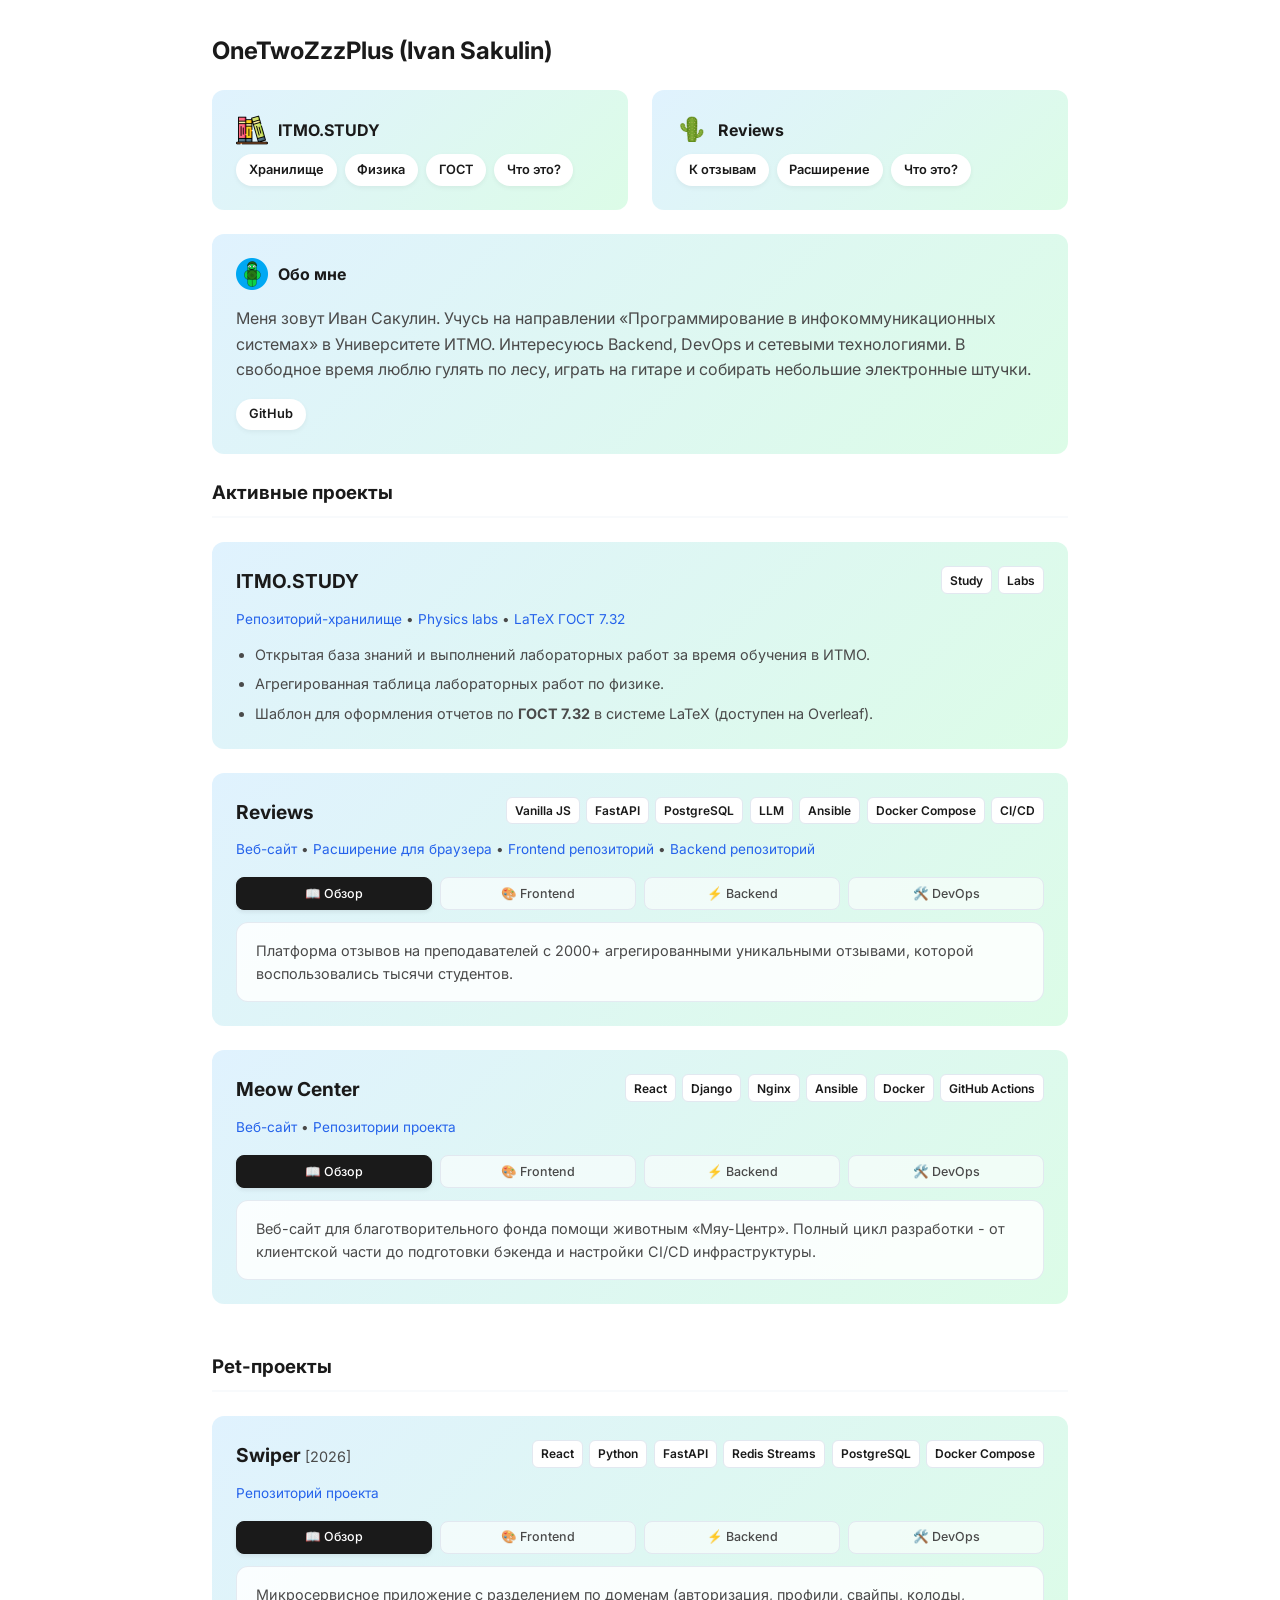
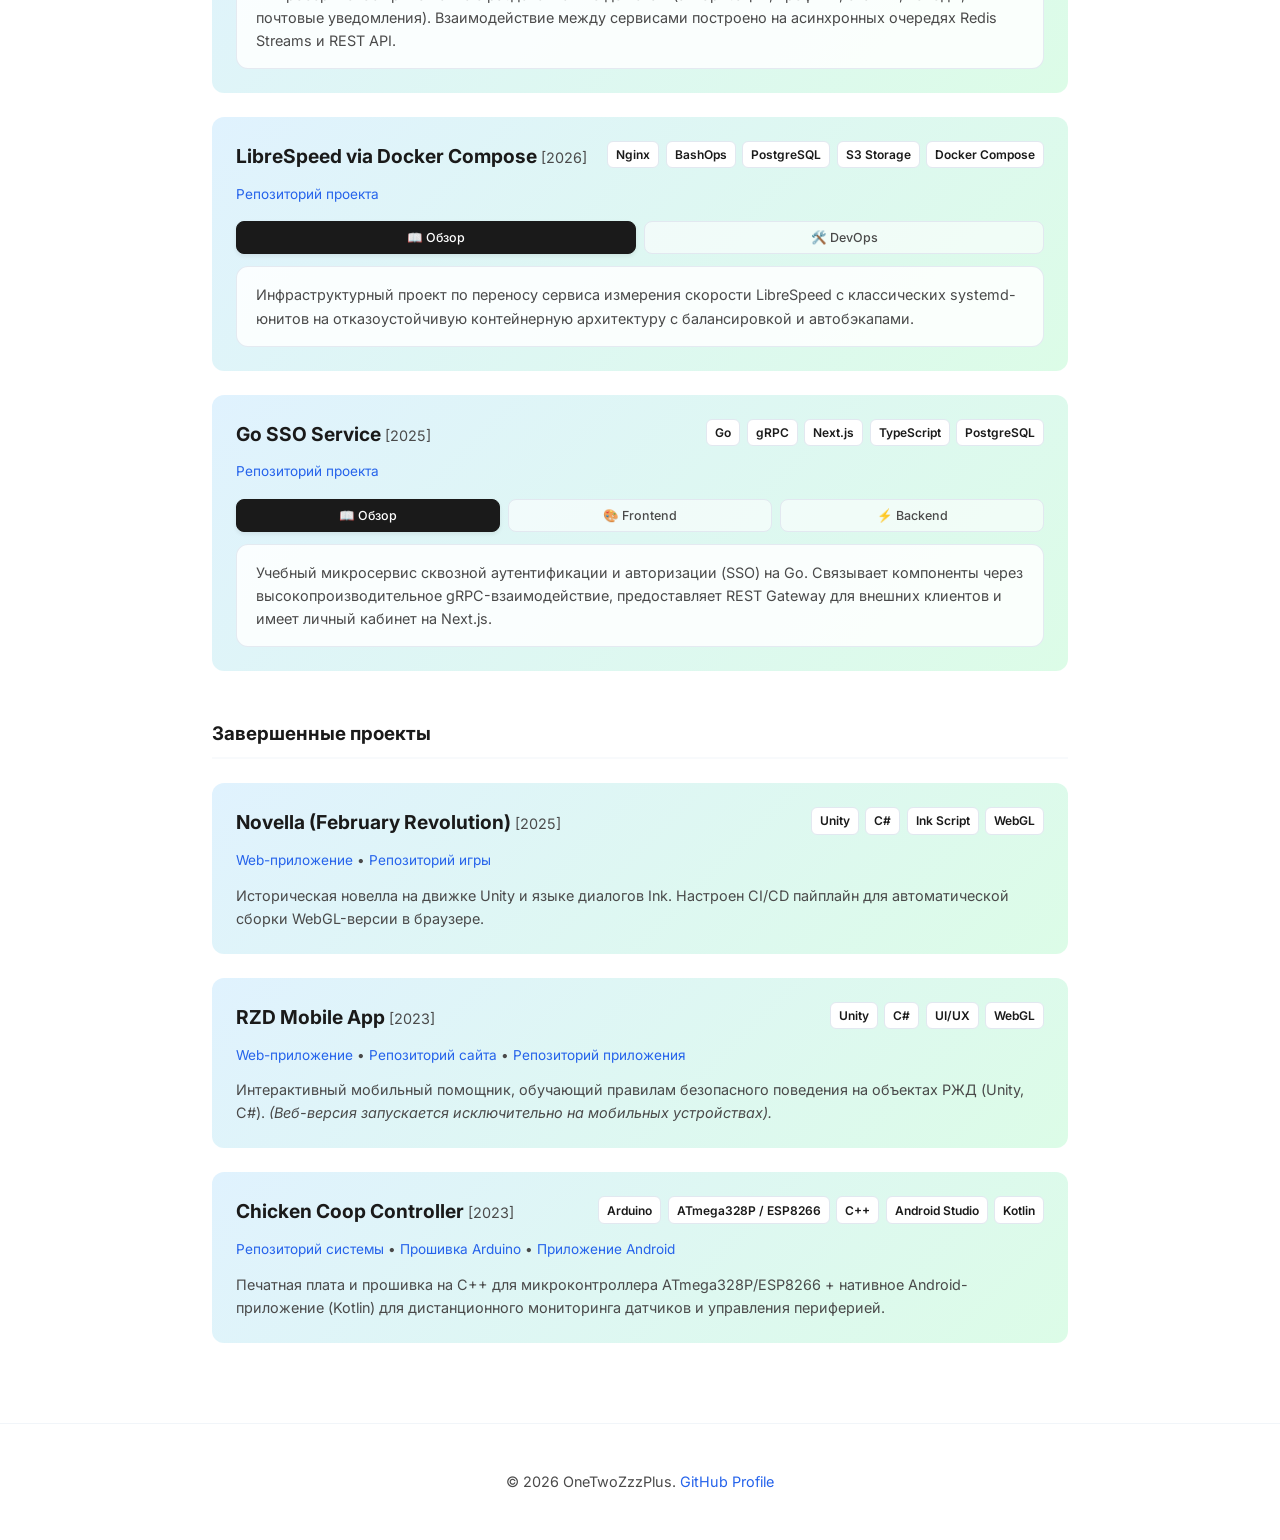
==== index.html @ bc4950e2 "Refactored radio-buttons" ====
<!doctype html>
<html lang="ru">
    <head>
        <meta charset="UTF-8" />
        <meta name="viewport" content="width=device-width, initial-scale=1.0" />
        <meta name="yandex-verification" content="c7a7810ddaa7d1f5" />
        <title>OneTwoZzzPlus</title>
        <link rel="preconnect" href="https://fonts.googleapis.com" />
        <link rel="preconnect" href="https://fonts.gstatic.com" crossorigin />
        <link
            href="https://fonts.googleapis.com/css2?family=Inter:wght@300;400;600;700&display=swap"
            rel="stylesheet"
        />
        <link rel="stylesheet" href="style.css" />
    </head>
    <body>
        <a href="en.html" class="lang-switch" style="display: none">EN</a>

        <div class="container">
            <header>
                <h2>OneTwoZzzPlus (Ivan Sakulin)</h2>
            </header>

            <section id="bento-nav" class="bento-grid">
                <div
                    class="bento-tile"
                    data-url="https://github.com/OneTwoZzzPlus/ITMO.STUDY/#материалы-и-лабораторные-работы-икс-итмо"
                >
                    <div class="tile-icon">
                        <img
                            src="assets/bookshelf.ico"
                            alt=""
                            width="32px"
                            height="32px"
                        />
                        <h3>ITMO.STUDY</h3>
                    </div>
                    <div class="tile-btns">
                        <a
                            class="bento-btn"
                            href="https://github.com/OneTwoZzzPlus/ITMO.STUDY/#материалы-и-лабораторные-работы-икс-итмо"
                            >Хранилище</a
                        >
                        <a
                            class="bento-btn"
                            href="https://github.com/OneTwoZzzPlus/ITMO.STUDY/blob/main/physics.md"
                            >Физика</a
                        >
                        <a
                            class="bento-btn"
                            href="https://www.overleaf.com/read/hxxkqnktktfn#64f27e"
                            >ГОСТ</a
                        >
                        <a class="bento-btn" data-target="#proj-itmo"
                            >Что это?</a
                        >
                    </div>
                </div>

                <div
                    class="bento-tile"
                    data-url="https://onetwozzzplus.github.io/reviews/"
                >
                    <div class="tile-icon">
                        <img
                            src="assets/reviews.ico"
                            alt=""
                            width="32px"
                            height="32px"
                        />
                        <h3>Reviews</h3>
                    </div>
                    <div class="tile-btns">
                        <a
                            class="bento-btn"
                            href="https://onetwozzzplus.github.io/reviews/"
                            >К отзывам</a
                        >
                        <a
                            class="bento-btn"
                            href="https://github.com/OneTwoZzzPlus/reviews/releases"
                            >Расширение</a
                        >
                        <a class="bento-btn" data-target="#proj-reviews"
                            >Что это?</a
                        >
                    </div>
                </div>

                <div class="bento-tile">
                    <div class="tile-icon">
                        <img
                            src="assets/favicon.ico"
                            alt=""
                            width="32px"
                            height="32px"
                        />
                        <h3>Обо мне</h3>
                    </div>
                    <p>
                        Меня зовут Иван Сакулин. Учусь на направлении
                        «Программирование в инфокоммуникационных системах» в
                        Университете ИТМО. Интересуюсь Backend, DevOps и
                        сетевыми технологиями. В свободное время люблю гулять по
                        лесу, играть на гитаре и собирать небольшие электронные
                        штучки.
                    </p>
                    <div class="tile-btns">
                        <a
                            class="bento-btn"
                            href="https://github.com/OneTwoZzzPlus/"
                            >GitHub</a
                        >
                    </div>
                </div>
            </section>

            <section id="projects">
                <div class="project-category">
                    <h3>Активные проекты</h3>

                    <!-- Project: ITMO.STUDY -->
                    <article class="project-card" id="proj-itmo">
                        <div class="project-header">
                            <h4>ITMO.STUDY</h4>
                            <div class="project-tags">
                                <span class="tag">Study</span>
                                <span class="tag">Labs</span>
                            </div>
                        </div>
                        <div class="project-links">
                            <a
                                href="https://github.com/OneTwoZzzPlus/ITMO.STUDY/"
                                >Репозиторий-хранилище</a
                            >
                            •
                            <a
                                href="https://github.com/OneTwoZzzPlus/ITMO.STUDY/blob/main/physics.md"
                                >Physics labs</a
                            >
                            •
                            <a
                                href="https://www.overleaf.com/read/hxxkqnktktfn#64f27e"
                                >LaTeX ГОСТ 7.32</a
                            >
                        </div>

                        <ul class="project-bullets">
                            <li>
                                Открытая база знаний и выполнений лабораторных
                                работ за время обучения в ИТМО.
                            </li>
                            <li>
                                Агрегированная таблица лабораторных работ по
                                физике.
                            </li>
                            <li>
                                Шаблон для оформления отчетов по
                                <strong>ГОСТ 7.32</strong> в системе LaTeX
                                (доступен на Overleaf).
                            </li>
                        </ul>
                    </article>

                    <!-- Project: Reviews -->
                    <article class="project-card" id="proj-reviews">
                        <div class="project-header">
                            <h4>Reviews</h4>
                            <div class="project-tags">
                                <span class="tag">Vanilla JS</span>
                                <span class="tag">FastAPI</span>
                                <span class="tag">PostgreSQL</span>
                                <span class="tag">LLM</span>
                                <span class="tag">Ansible</span>
                                <span class="tag">Docker Compose</span>
                                <span class="tag">CI/CD</span>
                            </div>
                        </div>
                        <div class="project-links">
                            <a href="https://onetwozzzplus.github.io/reviews/"
                                >Веб-сайт</a
                            >
                            •
                            <a
                                href="https://github.com/OneTwoZzzPlus/reviews/releases"
                                >Расширение для браузера</a
                            >
                            •
                            <a href="https://github.com/OneTwoZzzPlus/reviews"
                                >Frontend репозиторий</a
                            >
                            •
                            <a
                                href="https://github.com/OneTwoZzzPlus/reviews-backend"
                                >Backend репозиторий</a
                            >
                        </div>

                        <div class="project-tabs">
                            <input
                                type="radio"
                                id="rev-tab-1"
                                name="tab-rev"
                                class="tab-input-1"
                                checked
                            />
                            <input
                                type="radio"
                                id="rev-tab-2"
                                name="tab-rev"
                                class="tab-input-2"
                            />
                            <input
                                type="radio"
                                id="rev-tab-3"
                                name="tab-rev"
                                class="tab-input-3"
                            />
                            <input
                                type="radio"
                                id="rev-tab-4"
                                name="tab-rev"
                                class="tab-input-4"
                            />

                            <div class="tab-buttons grid-4-col">
                                <label for="rev-tab-1" class="tab-btn tab-lbl-1"
                                    >📖 Обзор</label
                                >
                                <label for="rev-tab-2" class="tab-btn tab-lbl-2"
                                    >🎨 Frontend</label
                                >
                                <label for="rev-tab-3" class="tab-btn tab-lbl-3"
                                    >⚡ Backend</label
                                >
                                <label for="rev-tab-4" class="tab-btn tab-lbl-4"
                                    >🛠️ DevOps</label
                                >
                            </div>

                            <div class="tab-content content-1">
                                <p class="tab-text">
                                    Платформа отзывов на преподавателей с 2000+
                                    агрегированными уникальными отзывами,
                                    которой воспользовались тысячи студентов.
                                </p>
                            </div>

                            <div class="tab-content content-2">
                                <ul class="project-bullets">
                                    <li>
                                        Разработал SPA-архитектуру на Vanilla JS
                                        с кастомной хэш-маршрутизацией и
                                        управлением состоянием без использования
                                        фреймворков.
                                    </li>
                                    <li>
                                        Внедрил валидацию кэша через
                                        ETag-заголовки и оффлайн-режим,
                                        обеспечив отказоустойчивость клиента при
                                        недоступности бэкенда.
                                    </li>
                                    <li>
                                        Разработал браузерное расширение для
                                        отображения отзывов и подсветки имен
                                        преподавателей прямо на учебных
                                        порталах.
                                    </li>
                                    <li>
                                        Обеспечил адаптивную верстку и настроил
                                        быструю сборку через esbuild с
                                        поддержкой watch-режима для ускорения
                                        разработки.
                                    </li>
                                </ul>
                            </div>

                            <div class="tab-content content-3">
                                <ul class="project-bullets">
                                    <li>
                                        Реализовал RESTful API на FastAPI с
                                        поддержкой нечеткого поиска
                                        преподавателей (rapidfuzz) и парсингом
                                        данных из открытых источников.
                                    </li>
                                    <li>
                                        Интегрировал админ-панель на SQLAdmin
                                        для управления таблицами БД и ручного
                                        запуска парсеров и фоновых сервисов.
                                    </li>
                                    <li>
                                        Оптимизировал сетевую нагрузку, настроив
                                        кэширование запросов со сбросом по ETag.
                                    </li>
                                    <li>
                                        Интегрировал LLM для автоматической
                                        генерации выжимки из отзывов и расчета
                                        агрегированной оценки.
                                    </li>
                                    <li>
                                        Спроектировал схему БД в PostgreSQL и
                                        снизил нагрузку на базу за счет
                                        In-Memory кэширования часто
                                        запрашиваемых данных на бэкенде.
                                    </li>
                                </ul>
                            </div>

                            <div class="tab-content content-4">
                                <ul class="project-bullets">
                                    <li>
                                        Полностью автоматизировал развертывание
                                        проекта на Ansible: написал плейбуки для
                                        конфигурации нод, управления Docker
                                        Compose стеками и выпуска SSL (Certbot)
                                        под Nginx.
                                    </li>
                                    <li>
                                        Внедрил мониторинг приложения на базе
                                        Prometheus и настроил наглядные дашборды
                                        в Grafana.
                                    </li>
                                    <li>
                                        Автоматизировал CI/CD пайплайны в GitHub
                                        Actions для бесшовного деплоя и сборки
                                        Docker-образов.
                                    </li>
                                </ul>
                            </div>
                        </div>
                    </article>

                    <!-- Project: Meow Center -->
                    <article class="project-card" id="proj-meow">
                        <div class="project-header">
                            <h4>Meow Center</h4>
                            <div class="project-tags">
                                <span class="tag">React</span>
                                <span class="tag">Django</span>
                                <span class="tag">Nginx</span>
                                <span class="tag">Ansible</span>
                                <span class="tag">Docker</span>
                                <span class="tag">GitHub Actions</span>
                            </div>
                        </div>
                        <div class="project-links">
                            <a
                                href="https://meow-center.ru/"
                                target="_blank"
                                rel="noopener noreferrer"
                                >Веб-сайт</a
                            >
                            •
                            <a
                                href="https://github.com/orgs/x3genius/repositories"
                                target="_blank"
                                rel="noopener noreferrer"
                                >Репозитории проекта</a
                            >
                        </div>

                        <div class="project-tabs">
                            <input
                                type="radio"
                                id="meow-tab-1"
                                name="tab-meow"
                                class="tab-input-1"
                                checked
                            />
                            <input
                                type="radio"
                                id="meow-tab-2"
                                name="tab-meow"
                                class="tab-input-2"
                            />
                            <input
                                type="radio"
                                id="meow-tab-3"
                                name="tab-meow"
                                class="tab-input-3"
                            />
                            <input
                                type="radio"
                                id="meow-tab-4"
                                name="tab-meow"
                                class="tab-input-4"
                            />

                            <div class="tab-buttons grid-4-col">
                                <label
                                    for="meow-tab-1"
                                    class="tab-btn tab-lbl-1"
                                    >📖 Обзор</label
                                >
                                <label
                                    for="meow-tab-2"
                                    class="tab-btn tab-lbl-2"
                                    >🎨 Frontend</label
                                >
                                <label
                                    for="meow-tab-3"
                                    class="tab-btn tab-lbl-3"
                                    >⚡ Backend</label
                                >
                                <label
                                    for="meow-tab-4"
                                    class="tab-btn tab-lbl-4"
                                    >🛠️ DevOps</label
                                >
                            </div>

                            <div class="tab-content content-1">
                                <p class="tab-text">
                                    Веб-сайт для благотворительного фонда помощи
                                    животным «Мяу-Центр». Полный цикл разработки
                                    - от клиентской части до подготовки бэкенда
                                    и настройки CI/CD инфраструктуры.
                                </p>
                            </div>

                            <div class="tab-content content-2">
                                <ul class="project-bullets">
                                    <li>
                                        Разработал клиентскую часть на React по
                                        предоставленному дизайн-макету.
                                    </li>
                                    <li>
                                        Оптимизировал рендеринг компонентов и
                                        загрузку медиаконтента, сократив время
                                        загрузки страниц.
                                    </li>
                                </ul>
                            </div>

                            <div class="tab-content content-3">
                                <ul class="project-bullets">
                                    <li>
                                        Контролировал доработку Django-сервиса:
                                        проводил Code Review, формировал
                                        требования по ТЗ и координировал
                                        разработку.
                                    </li>
                                    <li>
                                        Контейнеризировал приложение: написал
                                        production-ready Dockerfile и Docker
                                        Compose сценарии, настроил инициализацию
                                        окружения (init-app) и конфигурацию
                                        переменных.
                                    </li>
                                </ul>
                            </div>

                            <div class="tab-content content-4">
                                <ul class="project-bullets">
                                    <li>
                                        Автоматизировал настройку сервера через
                                        Ansible: написал плейбуки для подготовки
                                        окружения и деплоя компонентов.
                                    </li>
                                    <li>
                                        Сконфигурировал Nginx в качестве reverse
                                        proxy для раздачи статики
                                        React-приложения, медиафайлов и
                                        проксирования запросов к бэкенду.
                                    </li>
                                    <li>
                                        Настроил CI/CD в GitHub Actions:
                                        автоматизировал сборку фронтенда, сборку
                                        Docker-образов и их деплой на сервер.
                                    </li>
                                </ul>
                            </div>
                        </div>
                    </article>
                </div>

                <div class="project-category" id="proj-pet">
                    <h3>Pet-проекты</h3>

                    <!-- Project: Swiper -->
                    <article class="project-card">
                        <div class="project-header">
                            <h4>
                                Swiper <span class="project-date">[2026]</span>
                            </h4>
                            <div class="project-tags">
                                <span class="tag">React</span>
                                <span class="tag">Python</span>
                                <span class="tag">FastAPI</span>
                                <span class="tag">Redis Streams</span>
                                <span class="tag">PostgreSQL</span>
                                <span class="tag">Docker Compose</span>
                            </div>
                        </div>
                        <div class="project-links">
                            <a href="https://github.com/OneTwoZzzPlus/swiper"
                                >Репозиторий проекта</a
                            >
                        </div>

                        <div class="project-tabs">
                            <input
                                type="radio"
                                id="swip-tab-1"
                                name="tab-swip"
                                class="tab-input-1"
                                checked
                            />
                            <input
                                type="radio"
                                id="swip-tab-2"
                                name="tab-swip"
                                class="tab-input-2"
                            />
                            <input
                                type="radio"
                                id="swip-tab-3"
                                name="tab-swip"
                                class="tab-input-3"
                            />
                            <input
                                type="radio"
                                id="swip-tab-4"
                                name="tab-swip"
                                class="tab-input-4"
                            />

                            <div class="tab-buttons grid-4-col">
                                <label
                                    for="swip-tab-1"
                                    class="tab-btn tab-lbl-1"
                                    >📖 Обзор</label
                                >
                                <label
                                    for="swip-tab-2"
                                    class="tab-btn tab-lbl-2"
                                    >🎨 Frontend</label
                                >
                                <label
                                    for="swip-tab-3"
                                    class="tab-btn tab-lbl-3"
                                    >⚡ Backend</label
                                >
                                <label
                                    for="swip-tab-4"
                                    class="tab-btn tab-lbl-4"
                                    >🛠️ DevOps</label
                                >
                            </div>

                            <div class="tab-content content-1">
                                <p class="tab-text">
                                    Микросервисное приложение с разделением по
                                    доменам (авторизация, профили, свайпы,
                                    колоды, почтовые уведомления).
                                    Взаимодействие между сервисами построено на
                                    асинхронных очередях Redis Streams и REST
                                    API.
                                </p>
                            </div>

                            <div class="tab-content content-2">
                                <ul class="project-bullets">
                                    <li>
                                        Разработал клиентскую часть на React с
                                        интеграцией контекста авторизации (Auth
                                        Context).
                                    </li>
                                    <li>
                                        Реализовал механизм бесшовного
                                        автоматического обновления токенов (Auto
                                        Refresh JWT).
                                    </li>
                                </ul>
                            </div>

                            <div class="tab-content content-3">
                                <ul class="project-bullets">
                                    <li>
                                        Разработал микросервисы авторизации на
                                        JWT-токенах, профилей, свайпов и
                                        отправки писем на FastAPI.
                                    </li>
                                    <li>
                                        Спроектировал независимые реляционные БД
                                        в PostgreSQL под каждый микросервис.
                                    </li>
                                    <li>
                                        Реализовал кеширование межсервисных
                                        запросов и пользовательских колод в
                                        Redis.
                                    </li>
                                </ul>
                            </div>

                            <div class="tab-content content-4">
                                <ul class="project-bullets">
                                    <li>
                                        Организовал шину сообщений через Redis
                                        Streams с группами обработчиков
                                        (consumer groups).
                                    </li>
                                    <li>
                                        Полностью контейнеризировал систему и
                                        настроил изолированный запуск сервисов в
                                        Docker Compose.
                                    </li>
                                    <li>
                                        Настроил конфигурацию через переменные
                                        окружения и healthcheck-проверки
                                        контейнеров.
                                    </li>
                                </ul>
                            </div>
                        </div>
                    </article>

                    <!-- Project: LibreSpeed -->
                    <article class="project-card">
                        <div class="project-header">
                            <h4>
                                LibreSpeed via Docker Compose
                                <span class="project-date">[2026]</span>
                            </h4>
                            <div class="project-tags">
                                <span class="tag">Nginx</span>
                                <span class="tag">BashOps</span>
                                <span class="tag">PostgreSQL</span>
                                <span class="tag">S3 Storage</span>
                                <span class="tag">Docker Compose</span>
                            </div>
                        </div>
                        <div class="project-links">
                            <a
                                href="https://github.com/OneTwoZzzPlus/librespeed"
                                >Репозиторий проекта</a
                            >
                        </div>

                        <div class="project-tabs">
                            <input
                                type="radio"
                                id="ls-tab-1"
                                name="tab-ls"
                                class="tab-input-1"
                                checked
                            />
                            <input
                                type="radio"
                                id="ls-tab-2"
                                name="tab-ls"
                                class="tab-input-2"
                            />

                            <div class="tab-buttons grid-2-col">
                                <label for="ls-tab-1" class="tab-btn tab-lbl-1"
                                    >📖 Обзор</label
                                >
                                <label for="ls-tab-2" class="tab-btn tab-lbl-2"
                                    >🛠️ DevOps</label
                                >
                            </div>

                            <div class="tab-content content-1">
                                <p class="tab-text">
                                    Инфраструктурный проект по переносу сервиса
                                    измерения скорости LibreSpeed с классических
                                    systemd-юнитов на отказоустойчивую
                                    контейнерную архитектуру с балансировкой и
                                    автобэкапами.
                                </p>
                            </div>

                            <div class="tab-content content-2">
                                <ul class="project-bullets">
                                    <li>
                                        Перевёл систему с systemd на Docker
                                        Compose с настройкой зависимостей
                                        (`depends_on`) и `healthcheck`.
                                    </li>
                                    <li>
                                        Настроил Nginx как отказоустойчивый
                                        балансировщик нагрузки на 3
                                        бэкенд-инстанса с SSL/HSTS и защитными
                                        заголовками.
                                    </li>
                                    <li>
                                        Написал Bash-скрипты для автоматических
                                        дампов PostgreSQL, ротации логов Nginx и
                                        регулярной выгрузки архивов в S3 по
                                        расписанию (cron).
                                    </li>
                                    <li>
                                        Адаптировал компоненты LibreSpeed для
                                        контейнерной среды и настроил хранение
                                        статистики тестов скорости в PostgreSQL.
                                    </li>
                                </ul>
                            </div>
                        </div>
                    </article>

                    <!-- Project: Go SSO Service -->
                    <article class="project-card">
                        <div class="project-header">
                            <h4>
                                Go SSO Service
                                <span class="project-date">[2025]</span>
                            </h4>
                            <div class="project-tags">
                                <span class="tag">Go</span>
                                <span class="tag">gRPC</span>
                                <span class="tag">Next.js</span>
                                <span class="tag">TypeScript</span>
                                <span class="tag">PostgreSQL</span>
                            </div>
                        </div>
                        <div class="project-links">
                            <a
                                href="https://github.com/OneTwoZzzPlus/sso-service"
                                >Репозиторий проекта</a
                            >
                        </div>

                        <div class="project-tabs">
                            <input
                                type="radio"
                                id="sso-tab-1"
                                name="tab-sso"
                                class="tab-input-1"
                                checked
                            />
                            <input
                                type="radio"
                                id="sso-tab-2"
                                name="tab-sso"
                                class="tab-input-2"
                            />
                            <input
                                type="radio"
                                id="sso-tab-3"
                                name="tab-sso"
                                class="tab-input-3"
                            />

                            <div class="tab-buttons">
                                <label for="sso-tab-1" class="tab-btn tab-lbl-1"
                                    >📖 Обзор</label
                                >
                                <label for="sso-tab-3" class="tab-btn tab-lbl-3"
                                    >🎨 Frontend</label
                                >
                                <label for="sso-tab-2" class="tab-btn tab-lbl-2"
                                    >⚡ Backend</label
                                >
                            </div>

                            <div class="tab-content content-1">
                                <p class="tab-text">
                                    Учебный микросервис сквозной аутентификации
                                    и авторизации (SSO) на Go. Связывает
                                    компоненты через высокопроизводительное
                                    gRPC-взаимодействие, предоставляет REST
                                    Gateway для внешних клиентов и имеет личный
                                    кабинет на Next.js.
                                </p>
                            </div>

                            <div class="tab-content content-2">
                                <ul class="project-bullets">
                                    <li>
                                        Разработал gRPC-сервер на Go для
                                        авторизации, REST Gateway для
                                        HTTP-запросов и SMTP-модуль отправки
                                        писем.
                                    </li>
                                    <li>
                                        Спроектировал строгие контракты
                                        взаимодействия на Protocol Buffers и
                                        структуру реляционной БД пользователей в
                                        PostgreSQL.
                                    </li>
                                    <li>
                                        Настроил автоматическую генерацию кода
                                        из Protobuf-файлов для Go.
                                    </li>
                                </ul>
                            </div>

                            <div class="tab-content content-3">
                                <ul class="project-bullets">
                                    <li>
                                        Написал фронтенд на TypeScript и Next.js
                                        с динамическими формами авторизации.
                                    </li>
                                    <li>
                                        Реализовал взаимодействие клиентской
                                        части с бэкендом через gRPC-web / REST
                                        Gateway.
                                    </li>
                                </ul>
                            </div>
                        </div>
                    </article>
                </div>

                <div class="project-category" id="proj-completed">
                    <h3>Завершенные проекты</h3>

                    <article class="project-card">
                        <div class="project-header">
                            <h4>
                                Novella (February Revolution)
                                <span class="project-date">[2025]</span>
                            </h4>
                            <div class="project-tags">
                                <span class="tag">Unity</span>
                                <span class="tag">C#</span>
                                <span class="tag">Ink Script</span>
                                <span class="tag">WebGL</span>
                            </div>
                        </div>
                        <div class="project-links">
                            <a href="https://onetwozzzplus.github.io/Novella/"
                                >Web-приложение</a
                            >
                            •
                            <a href="https://github.com/OneTwoZzzPlus/Novella"
                                >Репозиторий игры</a
                            >
                        </div>
                        <p class="tab-text">
                            Историческая новелла на движке Unity и языке
                            диалогов Ink. Настроен CI/CD пайплайн для
                            автоматической сборки WebGL-версии в браузере.
                        </p>
                    </article>

                    <article class="project-card">
                        <div class="project-header">
                            <h4>
                                RZD Mobile App
                                <span class="project-date">[2023]</span>
                            </h4>
                            <div class="project-tags">
                                <span class="tag">Unity</span>
                                <span class="tag">C#</span>
                                <span class="tag">UI/UX</span>
                                <span class="tag">WebGL</span>
                            </div>
                        </div>
                        <div class="project-links">
                            <a href="https://onetwozzzplus.github.io/rzd/"
                                >Web-приложение</a
                            >
                            •
                            <a href="https://github.com/OneTwoZzzPlus/rzd"
                                >Репозиторий сайта</a
                            >
                            •
                            <a href="https://github.com/OneTwoZzzPlus/rzdUnity"
                                >Репозиторий приложения</a
                            >
                        </div>
                        <p class="tab-text">
                            Интерактивный мобильный помощник, обучающий правилам
                            безопасного поведения на объектах РЖД (Unity, C#).
                            <em
                                >(Веб-версия запускается исключительно на
                                мобильных устройствах).</em
                            >
                        </p>
                    </article>

                    <article class="project-card">
                        <div class="project-header">
                            <h4>
                                Chicken Coop Controller
                                <span class="project-date">[2023]</span>
                            </h4>
                            <div class="project-tags">
                                <span class="tag">Arduino</span>
                                <span class="tag">ATmega328P / ESP8266</span>
                                <span class="tag">C++</span>
                                <span class="tag">Android Studio</span>
                                <span class="tag">Kotlin</span>
                            </div>
                        </div>
                        <div class="project-links">
                            <a href="https://github.com/OneTwoZzzPlus/chicken"
                                >Репозиторий системы</a
                            >
                            •
                            <a
                                href="https://github.com/OneTwoZzzPlus/chicken-arduino"
                                >Прошивка Arduino</a
                            >
                            •
                            <a
                                href="https://github.com/OneTwoZzzPlus/chicken-controller"
                                >Приложение Android</a
                            >
                        </div>
                        <p class="tab-text">
                            Печатная плата и прошивка на C++ для
                            микроконтроллера ATmega328P/ESP8266 + нативное
                            Android-приложение (Kotlin) для дистанционного
                            мониторинга датчиков и управления периферией.
                        </p>
                    </article>
                </div>
            </section>
        </div>

        <footer>
            <p>
                &copy; 2026 OneTwoZzzPlus.
                <a href="https://github.com/OneTwoZzzPlus">GitHub Profile</a>
            </p>
        </footer>

        <script src="script.js"></script>
    </body>
</html>
---- style.css ----
/* --- Variables & Setup --- */
:root {
    --bg-color: #ffffff;
    --text-primary: #1a1a1a;
    --text-secondary: #4a4a4a;
    --link-color: #2563eb;
    --accent-gradient: linear-gradient(135deg, #e0f2fe 0%, #dcfce7 100%);
    --accent-gradient-hover: linear-gradient(135deg, #bae6fd 0%, #bbf7d0 100%);
    --card-bg: #f8fafc;
    --border-radius: 12px;
    --transition: all 0.25s ease;
}

html {
    scroll-behavior: smooth;
}

body {
    font-family: "Inter", sans-serif;
    background-color: var(--bg-color);
    color: var(--text-primary);
    line-height: 1.6;
    margin: 0;
    padding: 0;
}

.container {
    max-width: 856px;
    margin: 0 auto;
    padding: 2rem 1.5rem;
}

h1,
h2,
h3,
h4 {
    margin-top: 0;
    color: var(--text-primary);
}

a {
    color: var(--link-color);
    text-decoration: none;
    transition: var(--transition);
}

a:hover {
    text-decoration: underline;
}

/* --- Language Switcher --- */
.lang-switch {
    position: absolute;
    top: 1.5rem;
    right: 1.5rem;
    width: 40px;
    height: 40px;
    display: flex;
    align-items: center;
    justify-content: center;
    background: var(--accent-gradient);
    border-radius: 50%;
    font-weight: 600;
    color: var(--text-primary);
    text-decoration: none;
    box-shadow: 0 2px 5px rgba(0, 0, 0, 0.05);
}

.lang-switch:hover {
    background: var(--accent-gradient-hover);
    text-decoration: none;
    transform: scale(1.05);
}

/* --- Section 1: Bento Grid --- */
.bento-grid {
    display: grid;
    grid-template-columns: repeat(auto-fit, minmax(270px, 1fr));
    gap: 1.5rem;
    margin-bottom: 1.5rem;
}

.bento-grid > :last-child {
    grid-column: 1 / -1;
}

.bento-tile {
    display: flex;
    flex-direction: column;
    justify-content: flex-start;
    cursor: pointer;
    background: var(--accent-gradient);
    border-radius: var(--border-radius);
    padding: 1.5rem;
    align-items: flex-start;
    transition: var(--transition);
    gap: 0.5rem;
}

.bento-tile:hover {
    transform: translateY(-3px);
    box-shadow: 0 10px 15px -3px rgba(0, 0, 0, 0.05);
}

.tile-btns {
    display: flex;
    flex-wrap: wrap;
    gap: 0.5rem;
    margin-top: auto;
}

.tile-icon {
    display: flex;
    align-items: center;
    gap: 10px;
}

.tile-icon img {
    font-size: 2rem;
}

.tile-icon h3 {
    font-size: 1rem;
    margin: 0;
    line-height: 1;
}

.bento-tile p {
    color: var(--text-secondary);
    margin-bottom: 0.5rem;
    margin-top: 0.5rem;
    flex-grow: 1;
}

/* Кнопки в Bento-карточках */
.bento-btn {
    flex: 0 1 auto;
    padding: 0.35rem 0.8rem;
    white-space: nowrap;
    z-index: 2;
    background: #ffffff;
    border: none;
    border-radius: 20px;
    font-family: inherit;
    font-weight: 600;
    font-size: 0.8rem;
    cursor: pointer;
    transition: var(--transition);
    color: var(--text-primary);
    box-shadow: 0 2px 5px rgba(0, 0, 0, 0.05);
}

.bento-btn:hover {
    background: var(--accent-gradient-hover);
    text-decoration: none;
    transform: translateY(-1px);
}

/* --- Section 3: Projects --- */
.project-category {
    margin-bottom: 3rem;
}

.project-category h3 {
    border-bottom: 2px solid var(--card-bg);
    padding-bottom: 0.5rem;
    margin-bottom: 1.5rem;
}

.project-card {
    background: var(--accent-gradient);
    padding: 1.5rem;
    border-radius: var(--border-radius);
    margin-bottom: 1.5rem;
}

.project-header {
    display: flex;
    justify-content: space-between;
    align-items: flex-start;
    flex-wrap: wrap;
    gap: 0.75rem;
    margin-bottom: 0.75rem;
}

.project-header h4 {
    margin: 0;
    font-size: 1.2rem;
    font-weight: 700;
}

.project-date {
    font-size: 0.9rem;
    color: var(--text-secondary);
    font-weight: normal;
}

.project-tags {
    display: flex;
    flex-wrap: wrap;
    gap: 0.4rem;
}

.tag {
    background: #ffffff;
    border: 1px solid #e2e8f0;
    border-radius: 6px;
    padding: 0.2rem 0.5rem;
    font-size: 0.75rem;
    font-weight: 600;
    color: var(--text-primary);
}

.project-links {
    font-size: 0.85rem;
    margin-bottom: 0.75rem;
    color: var(--text-secondary);
}

.project-bullets {
    margin: 0;
    padding-left: 1.2rem;
    font-size: 0.9rem;
    color: var(--text-secondary);
}

.project-bullets li {
    margin-bottom: 0.4rem;
}

.project-bullets li:last-child {
    margin-bottom: 0;
}

/* --- Pure CSS Tab Switcher Component --- */
.project-tabs input[type="radio"] {
    display: none;
}

.tab-buttons {
    display: grid;
    grid-template-columns: repeat(3, 1fr);
    gap: 0.5rem;
    margin-top: 1rem;
    margin-bottom: 0.75rem;
}

.tab-buttons.grid-2-col {
    grid-template-columns: repeat(2, 1fr);
}

.tab-buttons.grid-4-col {
    grid-template-columns: repeat(4, 1fr);
}

/* Переключатели табов в карточках */
.tab-btn {
    padding: 0.35rem 0.6rem;
    background: rgba(255, 255, 255, 0.6);
    border: 1px solid #e2e8f0;
    border-radius: 8px;
    text-align: center;
    font-size: 0.78rem;
    font-weight: 500;
    color: var(--text-secondary);
    cursor: pointer;
    transition: var(--transition);
    user-select: none;
    box-shadow: none;
}

.tab-btn:hover {
    background: #ffffff;
    color: var(--text-primary);
    border-color: #cbd5e1;
}

/* Активное состояние таба */
.tab-btn.active {
    background: var(--text-primary);
    color: #ffffff;
    border-color: var(--text-primary);
    box-shadow: 0 2px 4px rgba(0, 0, 0, 0.08);
}

.tab-content {
    display: none;
    background: rgba(255, 255, 255, 0.85);
    padding: 1rem 1.2rem;
    border-radius: var(--border-radius);
    border: 1px solid rgba(226, 232, 240, 0.9);
    animation: fadeIn 0.25s ease-in-out;
}

.tab-content.active {
    display: block;
}

.tab-text {
    margin: 0;
    font-size: 0.9rem;
    color: var(--text-secondary);
}

@keyframes fadeIn {
    from {
        opacity: 0;
        transform: translateY(4px);
    }
    to {
        opacity: 1;
        transform: translateY(0);
    }
}

/* --- Footer --- */
footer {
    text-align: center;
    padding: 2rem 0;
    color: var(--text-secondary);
    font-size: 0.9rem;
    border-top: 1px solid #f1f5f9;
}

/* --- Responsive Layout & Mobile Fixes --- */
@media (max-width: 620px) {
    .container {
        padding: 1rem 1rem;
    }

    .bento-grid {
        grid-template-columns: 1fr;
        gap: 1rem;
    }

    .bento-tile {
        padding: 1.2rem;
    }

    h2 {
        font-size: 1.5rem;
    }
    h3 {
        font-size: 1.25rem;
    }

    .project-card {
        padding: 1.2rem;
        margin-bottom: 1rem;
    }

    .project-header {
        flex-direction: column;
        gap: 0.5rem;
    }

    .project-header h4 {
        font-size: 1.15rem;
    }

    .tab-buttons,
    .tab-buttons.grid-2-col,
    .tab-buttons.grid-4-col {
        grid-template-columns: 1fr;
    }

    .project-bullets {
        padding-left: 1rem;
        font-size: 0.85rem;
    }
}
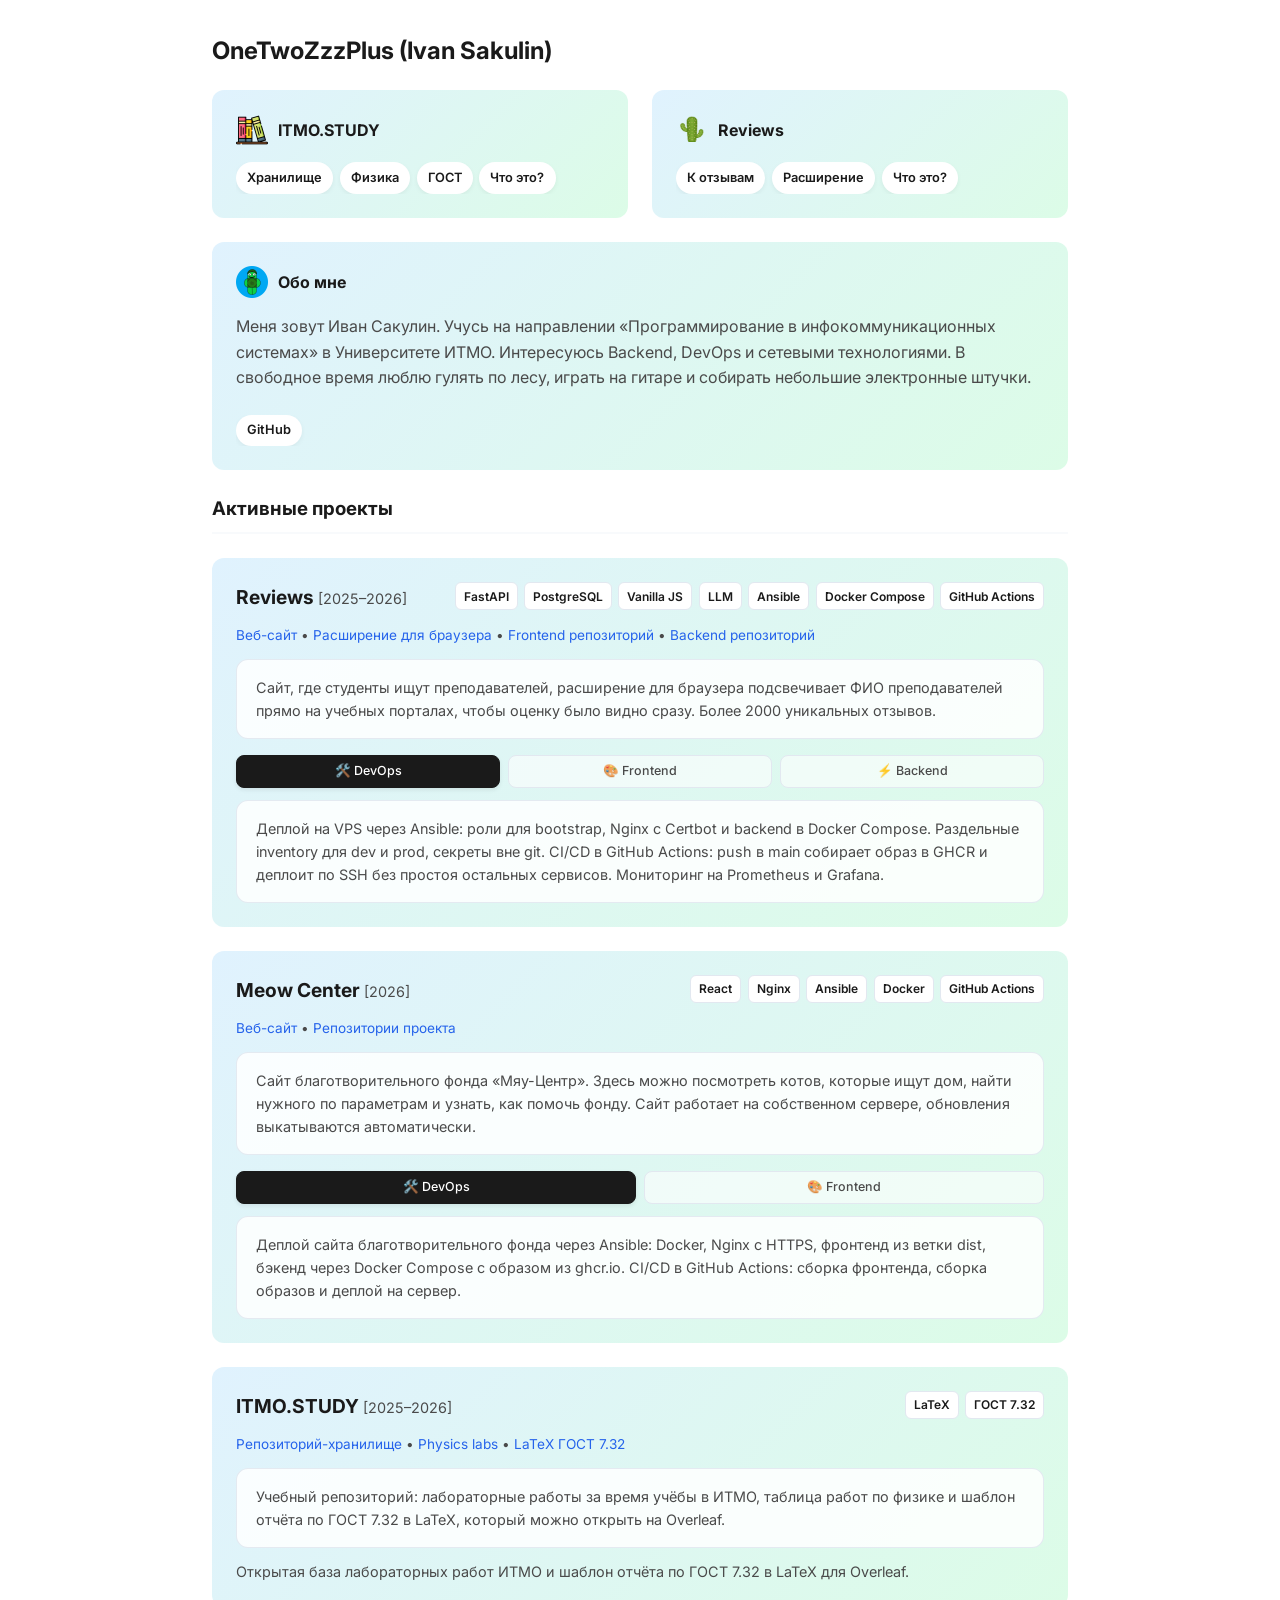
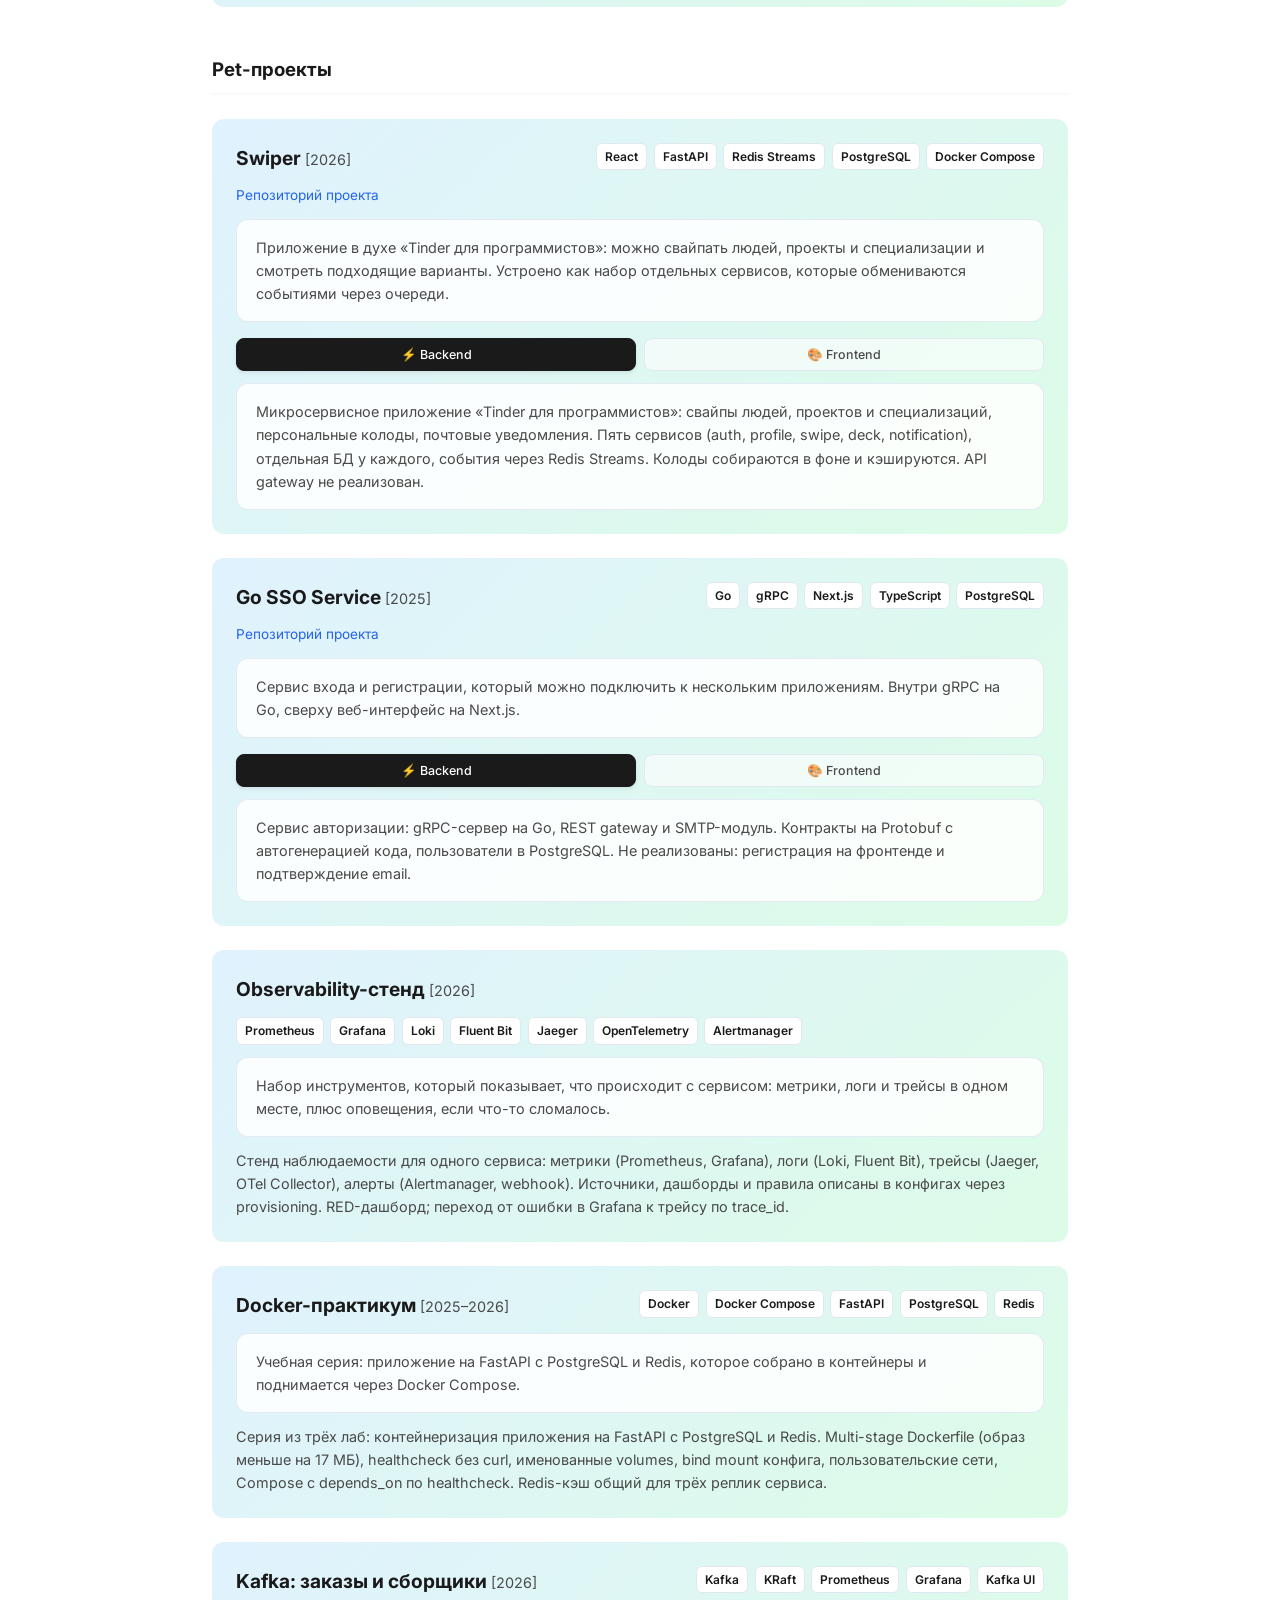
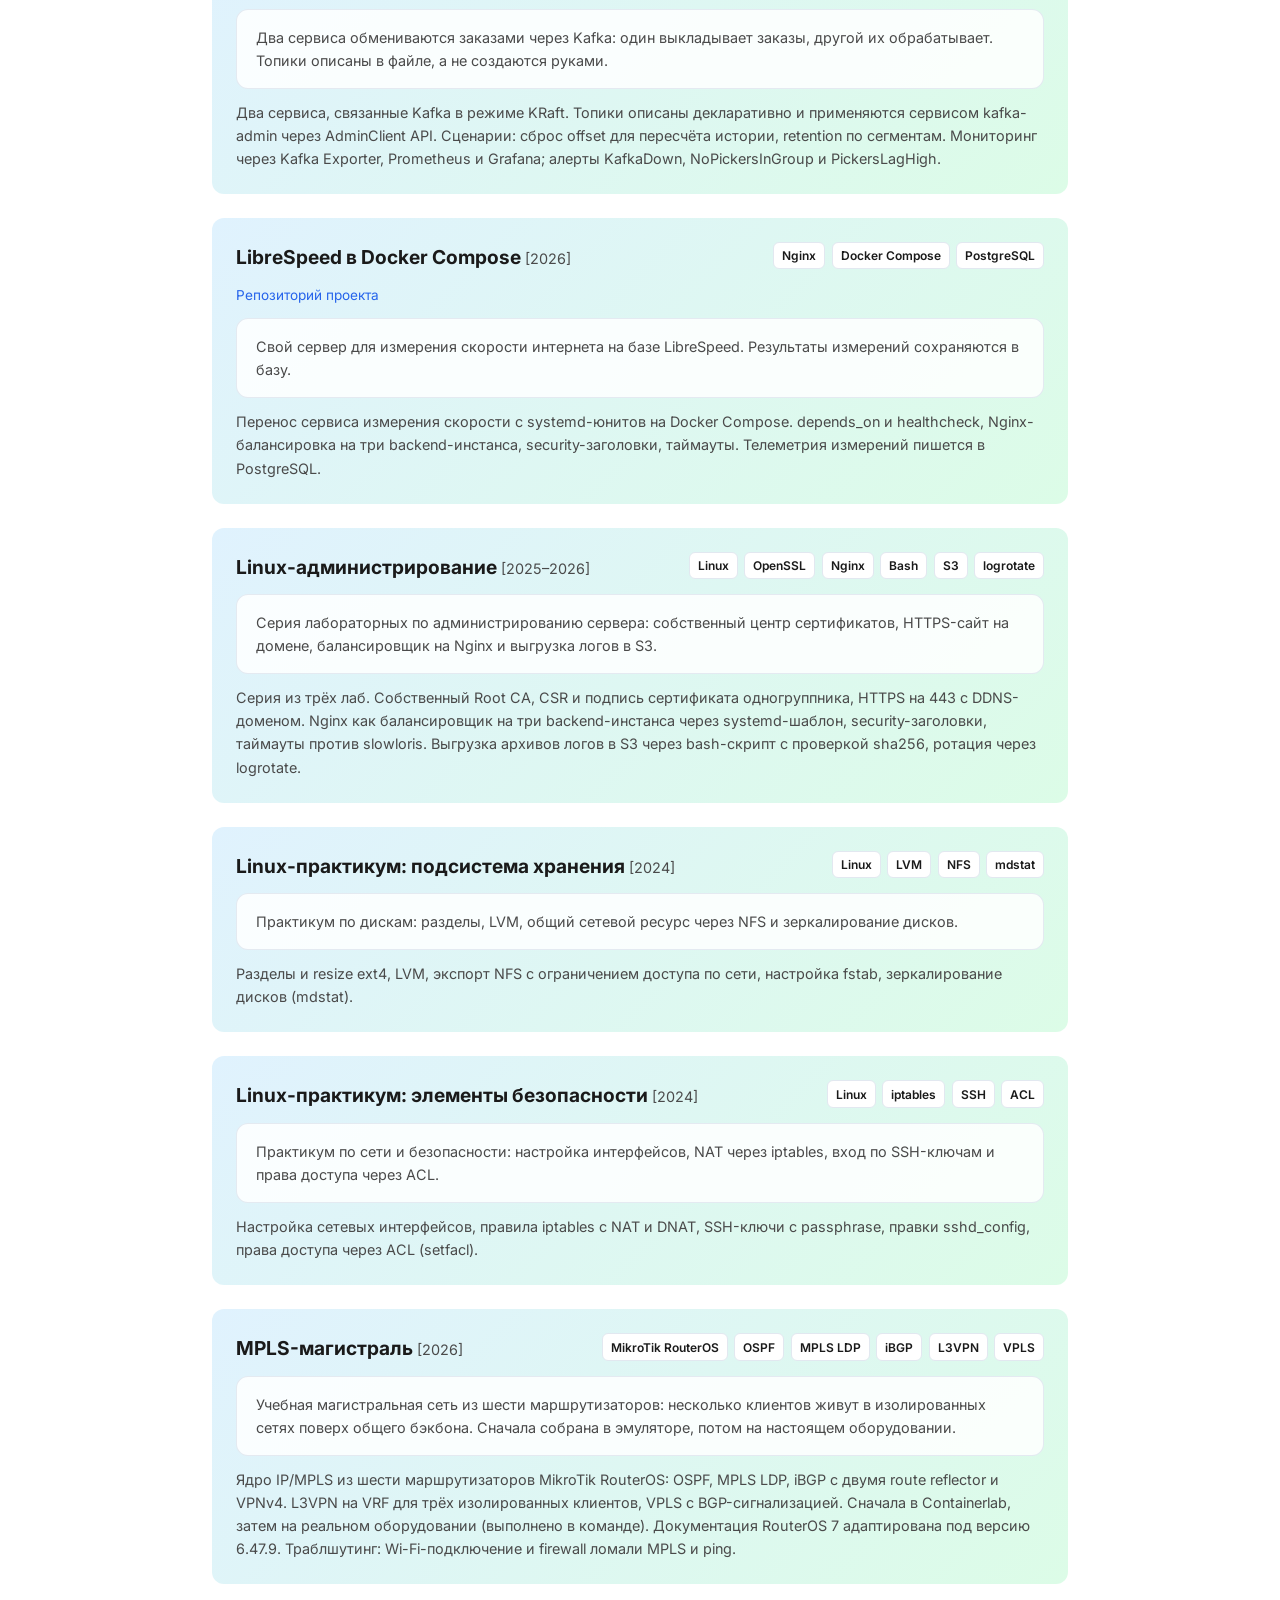
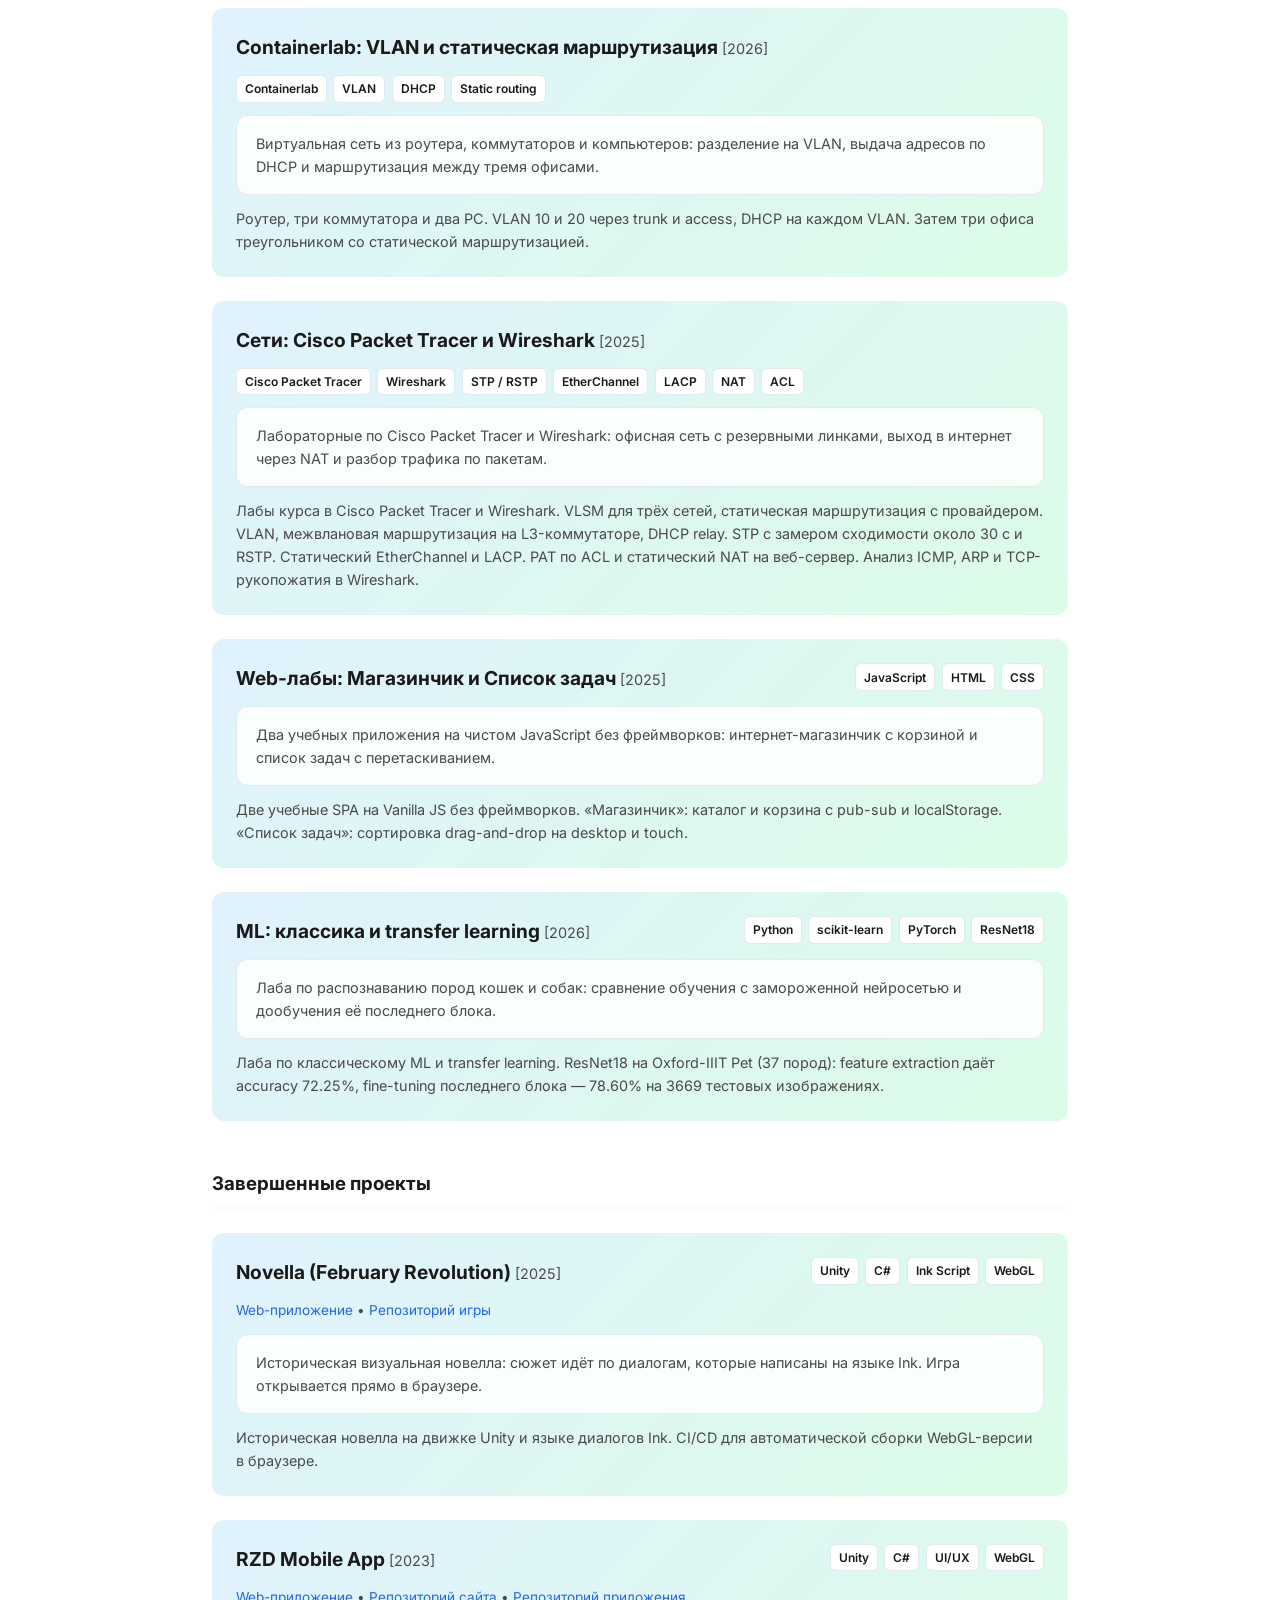
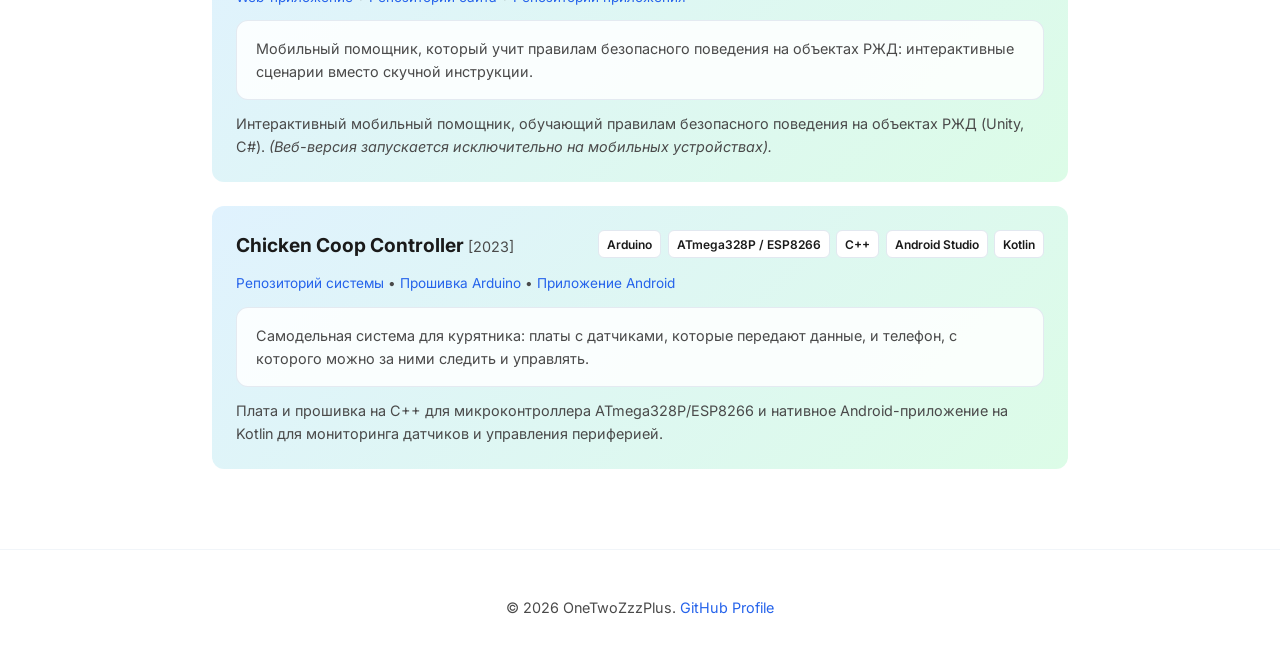
==== commit ce8cf1b7: "Updated architecture" ====
--- a/index.html
+++ b/index.html
@@ -116,64 +116,24 @@
             </section>
 
             <section id="projects">
+                <!-- ============ АКТИВНЫЕ ПРОЕКТЫ ============ -->
                 <div class="project-category">
                     <h3>Активные проекты</h3>
 
-                    <!-- Project: ITMO.STUDY -->
-                    <article class="project-card" id="proj-itmo">
-                        <div class="project-header">
-                            <h4>ITMO.STUDY</h4>
-                            <div class="project-tags">
-                                <span class="tag">Study</span>
-                                <span class="tag">Labs</span>
-                            </div>
-                        </div>
-                        <div class="project-links">
-                            <a
-                                href="https://github.com/OneTwoZzzPlus/ITMO.STUDY/"
-                                >Репозиторий-хранилище</a
-                            >
-                            •
-                            <a
-                                href="https://github.com/OneTwoZzzPlus/ITMO.STUDY/blob/main/physics.md"
-                                >Physics labs</a
-                            >
-                            •
-                            <a
-                                href="https://www.overleaf.com/read/hxxkqnktktfn#64f27e"
-                                >LaTeX ГОСТ 7.32</a
-                            >
-                        </div>
-
-                        <ul class="project-bullets">
-                            <li>
-                                Открытая база знаний и выполнений лабораторных
-                                работ за время обучения в ИТМО.
-                            </li>
-                            <li>
-                                Агрегированная таблица лабораторных работ по
-                                физике.
-                            </li>
-                            <li>
-                                Шаблон для оформления отчетов по
-                                <strong>ГОСТ 7.32</strong> в системе LaTeX
-                                (доступен на Overleaf).
-                            </li>
-                        </ul>
-                    </article>
-
-                    <!-- Project: Reviews -->
                     <article class="project-card" id="proj-reviews">
                         <div class="project-header">
-                            <h4>Reviews</h4>
-                            <div class="project-tags">
-                                <span class="tag">Vanilla JS</span>
+                            <h4>
+                                Reviews
+                                <span class="project-date">[2025–2026]</span>
+                            </h4>
+                            <div class="project-tags">
                                 <span class="tag">FastAPI</span>
                                 <span class="tag">PostgreSQL</span>
+                                <span class="tag">Vanilla JS</span>
                                 <span class="tag">LLM</span>
                                 <span class="tag">Ansible</span>
                                 <span class="tag">Docker Compose</span>
-                                <span class="tag">CI/CD</span>
+                                <span class="tag">GitHub Actions</span>
                             </div>
                         </div>
                         <div class="project-links">
@@ -196,147 +156,86 @@
                             >
                         </div>
 
+                        <div class="tab-content">
+                            <p class="tab-text">
+                                Сайт, где студенты ищут преподавателей,
+                                расширение для браузера подсвечивает ФИО
+                                преподавателей прямо на учебных порталах, чтобы
+                                оценку было видно сразу. Более 2000 уникальных
+                                отзывов.
+                            </p>
+                        </div>
+
                         <div class="project-tabs">
-                            <input
-                                type="radio"
-                                id="rev-tab-1"
-                                name="tab-rev"
-                                class="tab-input-1"
-                                checked
-                            />
-                            <input
-                                type="radio"
-                                id="rev-tab-2"
-                                name="tab-rev"
-                                class="tab-input-2"
-                            />
-                            <input
-                                type="radio"
-                                id="rev-tab-3"
-                                name="tab-rev"
-                                class="tab-input-3"
-                            />
-                            <input
-                                type="radio"
-                                id="rev-tab-4"
-                                name="tab-rev"
-                                class="tab-input-4"
-                            />
-
-                            <div class="tab-buttons grid-4-col">
-                                <label for="rev-tab-1" class="tab-btn tab-lbl-1"
-                                    >📖 Обзор</label
+                            <div class="tab-buttons">
+                                <span
+                                    class="tab-btn active"
+                                    role="button"
+                                    tabindex="0"
+                                    data-tab="devops"
+                                    >🛠️ DevOps</span
                                 >
-                                <label for="rev-tab-2" class="tab-btn tab-lbl-2"
-                                    >🎨 Frontend</label
+                                <span
+                                    class="tab-btn"
+                                    role="button"
+                                    tabindex="0"
+                                    data-tab="frontend"
+                                    >🎨 Frontend</span
                                 >
-                                <label for="rev-tab-3" class="tab-btn tab-lbl-3"
-                                    >⚡ Backend</label
+                                <span
+                                    class="tab-btn"
+                                    role="button"
+                                    tabindex="0"
+                                    data-tab="backend"
+                                    >⚡ Backend</span
                                 >
-                                <label for="rev-tab-4" class="tab-btn tab-lbl-4"
-                                    >🛠️ DevOps</label
-                                >
-                            </div>
-
-                            <div class="tab-content content-1">
+                            </div>
+
+                            <div class="tab-content" data-tab="devops">
                                 <p class="tab-text">
-                                    Платформа отзывов на преподавателей с 2000+
-                                    агрегированными уникальными отзывами,
-                                    которой воспользовались тысячи студентов.
+                                    Деплой на VPS через Ansible: роли для
+                                    bootstrap, Nginx с Certbot и backend в
+                                    Docker Compose. Раздельные inventory для dev
+                                    и prod, секреты вне git. CI/CD в GitHub
+                                    Actions: push в main собирает образ в GHCR и
+                                    деплоит по SSH без простоя остальных
+                                    сервисов. Мониторинг на Prometheus и
+                                    Grafana.
                                 </p>
                             </div>
 
-                            <div class="tab-content content-2">
-                                <ul class="project-bullets">
-                                    <li>
-                                        Разработал SPA-архитектуру на Vanilla JS
-                                        с кастомной хэш-маршрутизацией и
-                                        управлением состоянием без использования
-                                        фреймворков.
-                                    </li>
-                                    <li>
-                                        Внедрил валидацию кэша через
-                                        ETag-заголовки и оффлайн-режим,
-                                        обеспечив отказоустойчивость клиента при
-                                        недоступности бэкенда.
-                                    </li>
-                                    <li>
-                                        Разработал браузерное расширение для
-                                        отображения отзывов и подсветки имен
-                                        преподавателей прямо на учебных
-                                        порталах.
-                                    </li>
-                                    <li>
-                                        Обеспечил адаптивную верстку и настроил
-                                        быструю сборку через esbuild с
-                                        поддержкой watch-режима для ускорения
-                                        разработки.
-                                    </li>
-                                </ul>
-                            </div>
-
-                            <div class="tab-content content-3">
-                                <ul class="project-bullets">
-                                    <li>
-                                        Реализовал RESTful API на FastAPI с
-                                        поддержкой нечеткого поиска
-                                        преподавателей (rapidfuzz) и парсингом
-                                        данных из открытых источников.
-                                    </li>
-                                    <li>
-                                        Интегрировал админ-панель на SQLAdmin
-                                        для управления таблицами БД и ручного
-                                        запуска парсеров и фоновых сервисов.
-                                    </li>
-                                    <li>
-                                        Оптимизировал сетевую нагрузку, настроив
-                                        кэширование запросов со сбросом по ETag.
-                                    </li>
-                                    <li>
-                                        Интегрировал LLM для автоматической
-                                        генерации выжимки из отзывов и расчета
-                                        агрегированной оценки.
-                                    </li>
-                                    <li>
-                                        Спроектировал схему БД в PostgreSQL и
-                                        снизил нагрузку на базу за счет
-                                        In-Memory кэширования часто
-                                        запрашиваемых данных на бэкенде.
-                                    </li>
-                                </ul>
-                            </div>
-
-                            <div class="tab-content content-4">
-                                <ul class="project-bullets">
-                                    <li>
-                                        Полностью автоматизировал развертывание
-                                        проекта на Ansible: написал плейбуки для
-                                        конфигурации нод, управления Docker
-                                        Compose стеками и выпуска SSL (Certbot)
-                                        под Nginx.
-                                    </li>
-                                    <li>
-                                        Внедрил мониторинг приложения на базе
-                                        Prometheus и настроил наглядные дашборды
-                                        в Grafana.
-                                    </li>
-                                    <li>
-                                        Автоматизировал CI/CD пайплайны в GitHub
-                                        Actions для бесшовного деплоя и сборки
-                                        Docker-образов.
-                                    </li>
-                                </ul>
-                            </div>
-                        </div>
-                    </article>
-
-                    <!-- Project: Meow Center -->
+                            <div class="tab-content" data-tab="frontend">
+                                <p class="tab-text">
+                                    SPA на Vanilla JS без фреймворков: своя
+                                    hash-маршрутизация, ETag-кэш и оффлайн-режим
+                                    при недоступном бэкенде. Браузерное
+                                    расширение на Manifest V3 подсвечивает ФИО
+                                    преподавателей на портале вуза. Сборка через
+                                    esbuild с watch-режимом.
+                                </p>
+                            </div>
+
+                            <div class="tab-content" data-tab="backend">
+                                <p class="tab-text">
+                                    REST API на FastAPI и PostgreSQL. Нечёткий
+                                    поиск преподавателей через rapidfuzz,
+                                    парсинг открытых источников, LLM-выжимка
+                                    отзывов, in-memory кэш и ETag. Управление
+                                    таблицами и ручной запуск парсеров через
+                                    SQLAdmin.
+                                </p>
+                            </div>
+                        </div>
+                    </article>
+
                     <article class="project-card" id="proj-meow">
                         <div class="project-header">
-                            <h4>Meow Center</h4>
+                            <h4>
+                                Meow Center
+                                <span class="project-date">[2026]</span>
+                            </h4>
                             <div class="project-tags">
                                 <span class="tag">React</span>
-                                <span class="tag">Django</span>
                                 <span class="tag">Nginx</span>
                                 <span class="tag">Ansible</span>
                                 <span class="tag">Docker</span>
@@ -359,133 +258,110 @@
                             >
                         </div>
 
+                        <div class="tab-content">
+                            <p class="tab-text">
+                                Сайт благотворительного фонда «Мяу-Центр». Здесь
+                                можно посмотреть котов, которые ищут дом, найти
+                                нужного по параметрам и узнать, как помочь
+                                фонду. Сайт работает на собственном сервере,
+                                обновления выкатываются автоматически.
+                            </p>
+                        </div>
+
                         <div class="project-tabs">
-                            <input
-                                type="radio"
-                                id="meow-tab-1"
-                                name="tab-meow"
-                                class="tab-input-1"
-                                checked
-                            />
-                            <input
-                                type="radio"
-                                id="meow-tab-2"
-                                name="tab-meow"
-                                class="tab-input-2"
-                            />
-                            <input
-                                type="radio"
-                                id="meow-tab-3"
-                                name="tab-meow"
-                                class="tab-input-3"
-                            />
-                            <input
-                                type="radio"
-                                id="meow-tab-4"
-                                name="tab-meow"
-                                class="tab-input-4"
-                            />
-
-                            <div class="tab-buttons grid-4-col">
-                                <label
-                                    for="meow-tab-1"
-                                    class="tab-btn tab-lbl-1"
-                                    >📖 Обзор</label
+                            <div class="tab-buttons grid-2-col">
+                                <span
+                                    class="tab-btn active"
+                                    role="button"
+                                    tabindex="0"
+                                    data-tab="devops"
+                                    >🛠️ DevOps</span
                                 >
-                                <label
-                                    for="meow-tab-2"
-                                    class="tab-btn tab-lbl-2"
-                                    >🎨 Frontend</label
+                                <span
+                                    class="tab-btn"
+                                    role="button"
+                                    tabindex="0"
+                                    data-tab="frontend"
+                                    >🎨 Frontend</span
                                 >
-                                <label
-                                    for="meow-tab-3"
-                                    class="tab-btn tab-lbl-3"
-                                    >⚡ Backend</label
-                                >
-                                <label
-                                    for="meow-tab-4"
-                                    class="tab-btn tab-lbl-4"
-                                    >🛠️ DevOps</label
-                                >
-                            </div>
-
-                            <div class="tab-content content-1">
+                            </div>
+
+                            <div class="tab-content" data-tab="devops">
                                 <p class="tab-text">
-                                    Веб-сайт для благотворительного фонда помощи
-                                    животным «Мяу-Центр». Полный цикл разработки
-                                    - от клиентской части до подготовки бэкенда
-                                    и настройки CI/CD инфраструктуры.
+                                    Деплой сайта благотворительного фонда через
+                                    Ansible: Docker, Nginx с HTTPS, фронтенд из
+                                    ветки dist, бэкенд через Docker Compose с
+                                    образом из ghcr.io. CI/CD в GitHub Actions:
+                                    сборка фронтенда, сборка образов и деплой на
+                                    сервер.
                                 </p>
                             </div>
 
-                            <div class="tab-content content-2">
-                                <ul class="project-bullets">
-                                    <li>
-                                        Разработал клиентскую часть на React по
-                                        предоставленному дизайн-макету.
-                                    </li>
-                                    <li>
-                                        Оптимизировал рендеринг компонентов и
-                                        загрузку медиаконтента, сократив время
-                                        загрузки страниц.
-                                    </li>
-                                </ul>
-                            </div>
-
-                            <div class="tab-content content-3">
-                                <ul class="project-bullets">
-                                    <li>
-                                        Контролировал доработку Django-сервиса:
-                                        проводил Code Review, формировал
-                                        требования по ТЗ и координировал
-                                        разработку.
-                                    </li>
-                                    <li>
-                                        Контейнеризировал приложение: написал
-                                        production-ready Dockerfile и Docker
-                                        Compose сценарии, настроил инициализацию
-                                        окружения (init-app) и конфигурацию
-                                        переменных.
-                                    </li>
-                                </ul>
-                            </div>
-
-                            <div class="tab-content content-4">
-                                <ul class="project-bullets">
-                                    <li>
-                                        Автоматизировал настройку сервера через
-                                        Ansible: написал плейбуки для подготовки
-                                        окружения и деплоя компонентов.
-                                    </li>
-                                    <li>
-                                        Сконфигурировал Nginx в качестве reverse
-                                        proxy для раздачи статики
-                                        React-приложения, медиафайлов и
-                                        проксирования запросов к бэкенду.
-                                    </li>
-                                    <li>
-                                        Настроил CI/CD в GitHub Actions:
-                                        автоматизировал сборку фронтенда, сборку
-                                        Docker-образов и их деплой на сервер.
-                                    </li>
-                                </ul>
-                            </div>
-                        </div>
+                            <div class="tab-content" data-tab="frontend">
+                                <p class="tab-text">
+                                    Клиентская часть на React по дизайн-макету:
+                                    главная с двумя каруселями котов, каталог с
+                                    выбором и поиском, статическая страница о
+                                    помощи центру, страница отдельного кота.
+                                </p>
+                            </div>
+                        </div>
+                    </article>
+
+                    <article class="project-card" id="proj-itmo">
+                        <div class="project-header">
+                            <h4>
+                                ITMO.STUDY
+                                <span class="project-date">[2025–2026]</span>
+                            </h4>
+                            <div class="project-tags">
+                                <span class="tag">LaTeX</span>
+                                <span class="tag">ГОСТ 7.32</span>
+                            </div>
+                        </div>
+                        <div class="project-links">
+                            <a
+                                href="https://github.com/OneTwoZzzPlus/ITMO.STUDY/"
+                                >Репозиторий-хранилище</a
+                            >
+                            •
+                            <a
+                                href="https://github.com/OneTwoZzzPlus/ITMO.STUDY/blob/main/physics.md"
+                                >Physics labs</a
+                            >
+                            •
+                            <a
+                                href="https://www.overleaf.com/read/hxxkqnktktfn#64f27e"
+                                >LaTeX ГОСТ 7.32</a
+                            >
+                        </div>
+                        <div class="tab-content">
+                            <p class="tab-text">
+                                Учебный репозиторий: лабораторные работы за
+                                время учёбы в ИТМО, таблица работ по физике и
+                                шаблон отчёта по ГОСТ 7.32 в LaTeX, который
+                                можно открыть на Overleaf.
+                            </p>
+                        </div>
+                        <p class="tab-text" style="margin-top: 0.75rem">
+                            Открытая база лабораторных работ ИТМО и шаблон
+                            отчёта по ГОСТ 7.32 в LaTeX для Overleaf.
+                        </p>
                     </article>
                 </div>
 
+                <!-- ============ PET-ПРОЕКТЫ ============ -->
                 <div class="project-category" id="proj-pet">
                     <h3>Pet-проекты</h3>
 
-                    <!-- Project: Swiper -->
-                    <article class="project-card">
-                        <div class="project-header">
-                            <h4>
-                                Swiper <span class="project-date">[2026]</span>
+                    <article class="project-card" id="proj-swiper">
+                        <div class="project-header">
+                            <h4>
+                                Swiper
+                                <span class="project-date">[2026]</span>
                             </h4>
                             <div class="project-tags">
                                 <span class="tag">React</span>
-                                <span class="tag">Python</span>
                                 <span class="tag">FastAPI</span>
                                 <span class="tag">Redis Streams</span>
                                 <span class="tag">PostgreSQL</span>
@@ -498,210 +374,58 @@
                             >
                         </div>
 
+                        <div class="tab-content">
+                            <p class="tab-text">
+                                Приложение в духе «Tinder для программистов»:
+                                можно свайпать людей, проекты и специализации и
+                                смотреть подходящие варианты. Устроено как набор
+                                отдельных сервисов, которые обмениваются
+                                событиями через очереди.
+                            </p>
+                        </div>
+
                         <div class="project-tabs">
-                            <input
-                                type="radio"
-                                id="swip-tab-1"
-                                name="tab-swip"
-                                class="tab-input-1"
-                                checked
-                            />
-                            <input
-                                type="radio"
-                                id="swip-tab-2"
-                                name="tab-swip"
-                                class="tab-input-2"
-                            />
-                            <input
-                                type="radio"
-                                id="swip-tab-3"
-                                name="tab-swip"
-                                class="tab-input-3"
-                            />
-                            <input
-                                type="radio"
-                                id="swip-tab-4"
-                                name="tab-swip"
-                                class="tab-input-4"
-                            />
-
-                            <div class="tab-buttons grid-4-col">
-                                <label
-                                    for="swip-tab-1"
-                                    class="tab-btn tab-lbl-1"
-                                    >📖 Обзор</label
+                            <div class="tab-buttons grid-2-col">
+                                <span
+                                    class="tab-btn active"
+                                    role="button"
+                                    tabindex="0"
+                                    data-tab="backend"
+                                    >⚡ Backend</span
                                 >
-                                <label
-                                    for="swip-tab-2"
-                                    class="tab-btn tab-lbl-2"
-                                    >🎨 Frontend</label
+                                <span
+                                    class="tab-btn"
+                                    role="button"
+                                    tabindex="0"
+                                    data-tab="frontend"
+                                    >🎨 Frontend</span
                                 >
-                                <label
-                                    for="swip-tab-3"
-                                    class="tab-btn tab-lbl-3"
-                                    >⚡ Backend</label
-                                >
-                                <label
-                                    for="swip-tab-4"
-                                    class="tab-btn tab-lbl-4"
-                                    >🛠️ DevOps</label
-                                >
-                            </div>
-
-                            <div class="tab-content content-1">
+                            </div>
+
+                            <div class="tab-content" data-tab="backend">
                                 <p class="tab-text">
-                                    Микросервисное приложение с разделением по
-                                    доменам (авторизация, профили, свайпы,
-                                    колоды, почтовые уведомления).
-                                    Взаимодействие между сервисами построено на
-                                    асинхронных очередях Redis Streams и REST
-                                    API.
+                                    Микросервисное приложение «Tinder для
+                                    программистов»: свайпы людей, проектов и
+                                    специализаций, персональные колоды, почтовые
+                                    уведомления. Пять сервисов (auth, profile,
+                                    swipe, deck, notification), отдельная БД у
+                                    каждого, события через Redis Streams. Колоды
+                                    собираются в фоне и кэшируются. API gateway
+                                    не реализован.
                                 </p>
                             </div>
 
-                            <div class="tab-content content-2">
-                                <ul class="project-bullets">
-                                    <li>
-                                        Разработал клиентскую часть на React с
-                                        интеграцией контекста авторизации (Auth
-                                        Context).
-                                    </li>
-                                    <li>
-                                        Реализовал механизм бесшовного
-                                        автоматического обновления токенов (Auto
-                                        Refresh JWT).
-                                    </li>
-                                </ul>
-                            </div>
-
-                            <div class="tab-content content-3">
-                                <ul class="project-bullets">
-                                    <li>
-                                        Разработал микросервисы авторизации на
-                                        JWT-токенах, профилей, свайпов и
-                                        отправки писем на FastAPI.
-                                    </li>
-                                    <li>
-                                        Спроектировал независимые реляционные БД
-                                        в PostgreSQL под каждый микросервис.
-                                    </li>
-                                    <li>
-                                        Реализовал кеширование межсервисных
-                                        запросов и пользовательских колод в
-                                        Redis.
-                                    </li>
-                                </ul>
-                            </div>
-
-                            <div class="tab-content content-4">
-                                <ul class="project-bullets">
-                                    <li>
-                                        Организовал шину сообщений через Redis
-                                        Streams с группами обработчиков
-                                        (consumer groups).
-                                    </li>
-                                    <li>
-                                        Полностью контейнеризировал систему и
-                                        настроил изолированный запуск сервисов в
-                                        Docker Compose.
-                                    </li>
-                                    <li>
-                                        Настроил конфигурацию через переменные
-                                        окружения и healthcheck-проверки
-                                        контейнеров.
-                                    </li>
-                                </ul>
-                            </div>
-                        </div>
-                    </article>
-
-                    <!-- Project: LibreSpeed -->
-                    <article class="project-card">
-                        <div class="project-header">
-                            <h4>
-                                LibreSpeed via Docker Compose
-                                <span class="project-date">[2026]</span>
-                            </h4>
-                            <div class="project-tags">
-                                <span class="tag">Nginx</span>
-                                <span class="tag">BashOps</span>
-                                <span class="tag">PostgreSQL</span>
-                                <span class="tag">S3 Storage</span>
-                                <span class="tag">Docker Compose</span>
-                            </div>
-                        </div>
-                        <div class="project-links">
-                            <a
-                                href="https://github.com/OneTwoZzzPlus/librespeed"
-                                >Репозиторий проекта</a
-                            >
-                        </div>
-
-                        <div class="project-tabs">
-                            <input
-                                type="radio"
-                                id="ls-tab-1"
-                                name="tab-ls"
-                                class="tab-input-1"
-                                checked
-                            />
-                            <input
-                                type="radio"
-                                id="ls-tab-2"
-                                name="tab-ls"
-                                class="tab-input-2"
-                            />
-
-                            <div class="tab-buttons grid-2-col">
-                                <label for="ls-tab-1" class="tab-btn tab-lbl-1"
-                                    >📖 Обзор</label
-                                >
-                                <label for="ls-tab-2" class="tab-btn tab-lbl-2"
-                                    >🛠️ DevOps</label
-                                >
-                            </div>
-
-                            <div class="tab-content content-1">
+                            <div class="tab-content" data-tab="frontend">
                                 <p class="tab-text">
-                                    Инфраструктурный проект по переносу сервиса
-                                    измерения скорости LibreSpeed с классических
-                                    systemd-юнитов на отказоустойчивую
-                                    контейнерную архитектуру с балансировкой и
-                                    автобэкапами.
+                                    React-клиент: контекст авторизации и
+                                    автоматическое обновление JWT-токенов.
+                                    Работает с сервисами через REST API.
                                 </p>
                             </div>
-
-                            <div class="tab-content content-2">
-                                <ul class="project-bullets">
-                                    <li>
-                                        Перевёл систему с systemd на Docker
-                                        Compose с настройкой зависимостей
-                                        (`depends_on`) и `healthcheck`.
-                                    </li>
-                                    <li>
-                                        Настроил Nginx как отказоустойчивый
-                                        балансировщик нагрузки на 3
-                                        бэкенд-инстанса с SSL/HSTS и защитными
-                                        заголовками.
-                                    </li>
-                                    <li>
-                                        Написал Bash-скрипты для автоматических
-                                        дампов PostgreSQL, ротации логов Nginx и
-                                        регулярной выгрузки архивов в S3 по
-                                        расписанию (cron).
-                                    </li>
-                                    <li>
-                                        Адаптировал компоненты LibreSpeed для
-                                        контейнерной среды и настроил хранение
-                                        статистики тестов скорости в PostgreSQL.
-                                    </li>
-                                </ul>
-                            </div>
-                        </div>
-                    </article>
-
-                    <!-- Project: Go SSO Service -->
-                    <article class="project-card">
+                        </div>
+                    </article>
+
+                    <article class="project-card" id="proj-sso">
                         <div class="project-header">
                             <h4>
                                 Go SSO Service
@@ -722,88 +446,428 @@
                             >
                         </div>
 
+                        <div class="tab-content">
+                            <p class="tab-text">
+                                Сервис входа и регистрации, который можно
+                                подключить к нескольким приложениям. Внутри gRPC
+                                на Go, сверху веб-интерфейс на Next.js.
+                            </p>
+                        </div>
+
                         <div class="project-tabs">
-                            <input
-                                type="radio"
-                                id="sso-tab-1"
-                                name="tab-sso"
-                                class="tab-input-1"
-                                checked
-                            />
-                            <input
-                                type="radio"
-                                id="sso-tab-2"
-                                name="tab-sso"
-                                class="tab-input-2"
-                            />
-                            <input
-                                type="radio"
-                                id="sso-tab-3"
-                                name="tab-sso"
-                                class="tab-input-3"
-                            />
-
-                            <div class="tab-buttons">
-                                <label for="sso-tab-1" class="tab-btn tab-lbl-1"
-                                    >📖 Обзор</label
+                            <div class="tab-buttons grid-2-col">
+                                <span
+                                    class="tab-btn active"
+                                    role="button"
+                                    tabindex="0"
+                                    data-tab="backend"
+                                    >⚡ Backend</span
                                 >
-                                <label for="sso-tab-3" class="tab-btn tab-lbl-3"
-                                    >🎨 Frontend</label
+                                <span
+                                    class="tab-btn"
+                                    role="button"
+                                    tabindex="0"
+                                    data-tab="frontend"
+                                    >🎨 Frontend</span
                                 >
-                                <label for="sso-tab-2" class="tab-btn tab-lbl-2"
-                                    >⚡ Backend</label
-                                >
-                            </div>
-
-                            <div class="tab-content content-1">
+                            </div>
+
+                            <div class="tab-content" data-tab="backend">
                                 <p class="tab-text">
-                                    Учебный микросервис сквозной аутентификации
-                                    и авторизации (SSO) на Go. Связывает
-                                    компоненты через высокопроизводительное
-                                    gRPC-взаимодействие, предоставляет REST
-                                    Gateway для внешних клиентов и имеет личный
-                                    кабинет на Next.js.
+                                    Сервис авторизации: gRPC-сервер на Go, REST
+                                    gateway и SMTP-модуль. Контракты на Protobuf
+                                    с автогенерацией кода, пользователи в
+                                    PostgreSQL. Не реализованы: регистрация на
+                                    фронтенде и подтверждение email.
                                 </p>
                             </div>
 
-                            <div class="tab-content content-2">
-                                <ul class="project-bullets">
-                                    <li>
-                                        Разработал gRPC-сервер на Go для
-                                        авторизации, REST Gateway для
-                                        HTTP-запросов и SMTP-модуль отправки
-                                        писем.
-                                    </li>
-                                    <li>
-                                        Спроектировал строгие контракты
-                                        взаимодействия на Protocol Buffers и
-                                        структуру реляционной БД пользователей в
-                                        PostgreSQL.
-                                    </li>
-                                    <li>
-                                        Настроил автоматическую генерацию кода
-                                        из Protobuf-файлов для Go.
-                                    </li>
-                                </ul>
-                            </div>
-
-                            <div class="tab-content content-3">
-                                <ul class="project-bullets">
-                                    <li>
-                                        Написал фронтенд на TypeScript и Next.js
-                                        с динамическими формами авторизации.
-                                    </li>
-                                    <li>
-                                        Реализовал взаимодействие клиентской
-                                        части с бэкендом через gRPC-web / REST
-                                        Gateway.
-                                    </li>
-                                </ul>
-                            </div>
-                        </div>
+                            <div class="tab-content" data-tab="frontend">
+                                <p class="tab-text">
+                                    Фронтенд на Next.js и TypeScript: формы
+                                    авторизации, взаимодействие с бэкендом через
+                                    gRPC-web и REST gateway.
+                                </p>
+                            </div>
+                        </div>
+                    </article>
+
+                    <article class="project-card" id="proj-observability">
+                        <div class="project-header">
+                            <h4>
+                                Observability-стенд
+                                <span class="project-date">[2026]</span>
+                            </h4>
+                            <div class="project-tags">
+                                <span class="tag">Prometheus</span>
+                                <span class="tag">Grafana</span>
+                                <span class="tag">Loki</span>
+                                <span class="tag">Fluent Bit</span>
+                                <span class="tag">Jaeger</span>
+                                <span class="tag">OpenTelemetry</span>
+                                <span class="tag">Alertmanager</span>
+                            </div>
+                        </div>
+                        <div class="tab-content">
+                            <p class="tab-text">
+                                Набор инструментов, который показывает, что
+                                происходит с сервисом: метрики, логи и трейсы в
+                                одном месте, плюс оповещения, если что-то
+                                сломалось.
+                            </p>
+                        </div>
+                        <p class="tab-text" style="margin-top: 0.75rem">
+                            Стенд наблюдаемости для одного сервиса: метрики
+                            (Prometheus, Grafana), логи (Loki, Fluent Bit),
+                            трейсы (Jaeger, OTel Collector), алерты
+                            (Alertmanager, webhook). Источники, дашборды и
+                            правила описаны в конфигах через provisioning.
+                            RED-дашборд; переход от ошибки в Grafana к трейсу по
+                            trace_id.
+                        </p>
+                    </article>
+
+                    <article class="project-card" id="proj-docker">
+                        <div class="project-header">
+                            <h4>
+                                Docker-практикум
+                                <span class="project-date">[2025–2026]</span>
+                            </h4>
+                            <div class="project-tags">
+                                <span class="tag">Docker</span>
+                                <span class="tag">Docker Compose</span>
+                                <span class="tag">FastAPI</span>
+                                <span class="tag">PostgreSQL</span>
+                                <span class="tag">Redis</span>
+                            </div>
+                        </div>
+                        <div class="tab-content">
+                            <p class="tab-text">
+                                Учебная серия: приложение на FastAPI с
+                                PostgreSQL и Redis, которое собрано в контейнеры
+                                и поднимается через Docker Compose.
+                            </p>
+                        </div>
+                        <p class="tab-text" style="margin-top: 0.75rem">
+                            Серия из трёх лаб: контейнеризация приложения на
+                            FastAPI с PostgreSQL и Redis. Multi-stage Dockerfile
+                            (образ меньше на 17 МБ), healthcheck без curl,
+                            именованные volumes, bind mount конфига,
+                            пользовательские сети, Compose с depends_on по
+                            healthcheck. Redis-кэш общий для трёх реплик
+                            сервиса.
+                        </p>
+                    </article>
+
+                    <article class="project-card" id="proj-kafka">
+                        <div class="project-header">
+                            <h4>
+                                Kafka: заказы и сборщики
+                                <span class="project-date">[2026]</span>
+                            </h4>
+                            <div class="project-tags">
+                                <span class="tag">Kafka</span>
+                                <span class="tag">KRaft</span>
+                                <span class="tag">Prometheus</span>
+                                <span class="tag">Grafana</span>
+                                <span class="tag">Kafka UI</span>
+                            </div>
+                        </div>
+                        <div class="tab-content">
+                            <p class="tab-text">
+                                Два сервиса обмениваются заказами через Kafka:
+                                один выкладывает заказы, другой их обрабатывает.
+                                Топики описаны в файле, а не создаются руками.
+                            </p>
+                        </div>
+                        <p class="tab-text" style="margin-top: 0.75rem">
+                            Два сервиса, связанные Kafka в режиме KRaft. Топики
+                            описаны декларативно и применяются сервисом
+                            kafka-admin через AdminClient API. Сценарии: сброс
+                            offset для пересчёта истории, retention по
+                            сегментам. Мониторинг через Kafka Exporter,
+                            Prometheus и Grafana; алерты KafkaDown,
+                            NoPickersInGroup и PickersLagHigh.
+                        </p>
+                    </article>
+
+                    <article class="project-card" id="proj-librespeed">
+                        <div class="project-header">
+                            <h4>
+                                LibreSpeed в Docker Compose
+                                <span class="project-date">[2026]</span>
+                            </h4>
+                            <div class="project-tags">
+                                <span class="tag">Nginx</span>
+                                <span class="tag">Docker Compose</span>
+                                <span class="tag">PostgreSQL</span>
+                            </div>
+                        </div>
+                        <div class="project-links">
+                            <a
+                                href="https://github.com/OneTwoZzzPlus/librespeed"
+                                >Репозиторий проекта</a
+                            >
+                        </div>
+                        <div class="tab-content">
+                            <p class="tab-text">
+                                Свой сервер для измерения скорости интернета на
+                                базе LibreSpeed. Результаты измерений
+                                сохраняются в базу.
+                            </p>
+                        </div>
+                        <p class="tab-text" style="margin-top: 0.75rem">
+                            Перенос сервиса измерения скорости с systemd-юнитов
+                            на Docker Compose. depends_on и healthcheck,
+                            Nginx-балансировка на три backend-инстанса,
+                            security-заголовки, таймауты. Телеметрия измерений
+                            пишется в PostgreSQL.
+                        </p>
+                    </article>
+
+                    <article class="project-card" id="proj-linux-admin">
+                        <div class="project-header">
+                            <h4>
+                                Linux-администрирование
+                                <span class="project-date">[2025–2026]</span>
+                            </h4>
+                            <div class="project-tags">
+                                <span class="tag">Linux</span>
+                                <span class="tag">OpenSSL</span>
+                                <span class="tag">Nginx</span>
+                                <span class="tag">Bash</span>
+                                <span class="tag">S3</span>
+                                <span class="tag">logrotate</span>
+                            </div>
+                        </div>
+                        <div class="tab-content">
+                            <p class="tab-text">
+                                Серия лабораторных по администрированию сервера:
+                                собственный центр сертификатов, HTTPS-сайт на
+                                домене, балансировщик на Nginx и выгрузка логов
+                                в S3.
+                            </p>
+                        </div>
+                        <p class="tab-text" style="margin-top: 0.75rem">
+                            Серия из трёх лаб. Собственный Root CA, CSR и
+                            подпись сертификата одногруппника, HTTPS на 443 с
+                            DDNS-доменом. Nginx как балансировщик на три
+                            backend-инстанса через systemd-шаблон,
+                            security-заголовки, таймауты против slowloris.
+                            Выгрузка архивов логов в S3 через bash-скрипт с
+                            проверкой sha256, ротация через logrotate.
+                        </p>
+                    </article>
+
+                    <article class="project-card" id="proj-linux-storage">
+                        <div class="project-header">
+                            <h4>
+                                Linux-практикум: подсистема хранения
+                                <span class="project-date">[2024]</span>
+                            </h4>
+                            <div class="project-tags">
+                                <span class="tag">Linux</span>
+                                <span class="tag">LVM</span>
+                                <span class="tag">NFS</span>
+                                <span class="tag">mdstat</span>
+                            </div>
+                        </div>
+                        <div class="tab-content">
+                            <p class="tab-text">
+                                Практикум по дискам: разделы, LVM, общий сетевой
+                                ресурс через NFS и зеркалирование дисков.
+                            </p>
+                        </div>
+                        <p class="tab-text" style="margin-top: 0.75rem">
+                            Разделы и resize ext4, LVM, экспорт NFS с
+                            ограничением доступа по сети, настройка fstab,
+                            зеркалирование дисков (mdstat).
+                        </p>
+                    </article>
+
+                    <article class="project-card" id="proj-linux-security">
+                        <div class="project-header">
+                            <h4>
+                                Linux-практикум: элементы безопасности
+                                <span class="project-date">[2024]</span>
+                            </h4>
+                            <div class="project-tags">
+                                <span class="tag">Linux</span>
+                                <span class="tag">iptables</span>
+                                <span class="tag">SSH</span>
+                                <span class="tag">ACL</span>
+                            </div>
+                        </div>
+                        <div class="tab-content">
+                            <p class="tab-text">
+                                Практикум по сети и безопасности: настройка
+                                интерфейсов, NAT через iptables, вход по
+                                SSH-ключам и права доступа через ACL.
+                            </p>
+                        </div>
+                        <p class="tab-text" style="margin-top: 0.75rem">
+                            Настройка сетевых интерфейсов, правила iptables с
+                            NAT и DNAT, SSH-ключи с passphrase, правки
+                            sshd_config, права доступа через ACL (setfacl).
+                        </p>
+                    </article>
+
+                    <article class="project-card" id="proj-mpls">
+                        <div class="project-header">
+                            <h4>
+                                MPLS-магистраль
+                                <span class="project-date">[2026]</span>
+                            </h4>
+                            <div class="project-tags">
+                                <span class="tag">MikroTik RouterOS</span>
+                                <span class="tag">OSPF</span>
+                                <span class="tag">MPLS LDP</span>
+                                <span class="tag">iBGP</span>
+                                <span class="tag">L3VPN</span>
+                                <span class="tag">VPLS</span>
+                            </div>
+                        </div>
+                        <div class="tab-content">
+                            <p class="tab-text">
+                                Учебная магистральная сеть из шести
+                                маршрутизаторов: несколько клиентов живут в
+                                изолированных сетях поверх общего бэкбона.
+                                Сначала собрана в эмуляторе, потом на настоящем
+                                оборудовании.
+                            </p>
+                        </div>
+                        <p class="tab-text" style="margin-top: 0.75rem">
+                            Ядро IP/MPLS из шести маршрутизаторов MikroTik
+                            RouterOS: OSPF, MPLS LDP, iBGP с двумя route
+                            reflector и VPNv4. L3VPN на VRF для трёх
+                            изолированных клиентов, VPLS с BGP-сигнализацией.
+                            Сначала в Containerlab, затем на реальном
+                            оборудовании (выполнено в команде). Документация
+                            RouterOS 7 адаптирована под версию 6.47.9.
+                            Траблшутинг: Wi-Fi-подключение и firewall ломали
+                            MPLS и ping.
+                        </p>
+                    </article>
+
+                    <article class="project-card" id="proj-containerlab">
+                        <div class="project-header">
+                            <h4>
+                                Containerlab: VLAN и статическая маршрутизация
+                                <span class="project-date">[2026]</span>
+                            </h4>
+                            <div class="project-tags">
+                                <span class="tag">Containerlab</span>
+                                <span class="tag">VLAN</span>
+                                <span class="tag">DHCP</span>
+                                <span class="tag">Static routing</span>
+                            </div>
+                        </div>
+                        <div class="tab-content">
+                            <p class="tab-text">
+                                Виртуальная сеть из роутера, коммутаторов и
+                                компьютеров: разделение на VLAN, выдача адресов
+                                по DHCP и маршрутизация между тремя офисами.
+                            </p>
+                        </div>
+                        <p class="tab-text" style="margin-top: 0.75rem">
+                            Роутер, три коммутатора и два PC. VLAN 10 и 20 через
+                            trunk и access, DHCP на каждом VLAN. Затем три офиса
+                            треугольником со статической маршрутизацией.
+                        </p>
+                    </article>
+
+                    <article class="project-card" id="proj-cisco">
+                        <div class="project-header">
+                            <h4>
+                                Сети: Cisco Packet Tracer и Wireshark
+                                <span class="project-date">[2025]</span>
+                            </h4>
+                            <div class="project-tags">
+                                <span class="tag">Cisco Packet Tracer</span>
+                                <span class="tag">Wireshark</span>
+                                <span class="tag">STP / RSTP</span>
+                                <span class="tag">EtherChannel</span>
+                                <span class="tag">LACP</span>
+                                <span class="tag">NAT</span>
+                                <span class="tag">ACL</span>
+                            </div>
+                        </div>
+                        <div class="tab-content">
+                            <p class="tab-text">
+                                Лабораторные по Cisco Packet Tracer и Wireshark:
+                                офисная сеть с резервными линками, выход в
+                                интернет через NAT и разбор трафика по пакетам.
+                            </p>
+                        </div>
+                        <p class="tab-text" style="margin-top: 0.75rem">
+                            Лабы курса в Cisco Packet Tracer и Wireshark. VLSM
+                            для трёх сетей, статическая маршрутизация с
+                            провайдером. VLAN, межвлановая маршрутизация на
+                            L3-коммутаторе, DHCP relay. STP с замером сходимости
+                            около 30 с и RSTP. Статический EtherChannel и LACP.
+                            PAT по ACL и статический NAT на веб-сервер. Анализ
+                            ICMP, ARP и TCP-рукопожатия в Wireshark.
+                        </p>
+                    </article>
+
+                    <article class="project-card" id="proj-web-labs">
+                        <div class="project-header">
+                            <h4>
+                                Web-лабы: Магазинчик и Список задач
+                                <span class="project-date">[2025]</span>
+                            </h4>
+                            <div class="project-tags">
+                                <span class="tag">JavaScript</span>
+                                <span class="tag">HTML</span>
+                                <span class="tag">CSS</span>
+                            </div>
+                        </div>
+                        <div class="tab-content">
+                            <p class="tab-text">
+                                Два учебных приложения на чистом JavaScript без
+                                фреймворков: интернет-магазинчик с корзиной и
+                                список задач с перетаскиванием.
+                            </p>
+                        </div>
+                        <p class="tab-text" style="margin-top: 0.75rem">
+                            Две учебные SPA на Vanilla JS без фреймворков.
+                            «Магазинчик»: каталог и корзина с pub-sub и
+                            localStorage. «Список задач»: сортировка
+                            drag-and-drop на desktop и touch.
+                        </p>
+                    </article>
+
+                    <article class="project-card" id="proj-ml">
+                        <div class="project-header">
+                            <h4>
+                                ML: классика и transfer learning
+                                <span class="project-date">[2026]</span>
+                            </h4>
+                            <div class="project-tags">
+                                <span class="tag">Python</span>
+                                <span class="tag">scikit-learn</span>
+                                <span class="tag">PyTorch</span>
+                                <span class="tag">ResNet18</span>
+                            </div>
+                        </div>
+                        <div class="tab-content">
+                            <p class="tab-text">
+                                Лаба по распознаванию пород кошек и собак:
+                                сравнение обучения с замороженной нейросетью и
+                                дообучения её последнего блока.
+                            </p>
+                        </div>
+                        <p class="tab-text" style="margin-top: 0.75rem">
+                            Лаба по классическому ML и transfer learning.
+                            ResNet18 на Oxford-IIIT Pet (37 пород): feature
+                            extraction даёт accuracy 72.25%, fine-tuning
+                            последнего блока — 78.60% на 3669 тестовых
+                            изображениях.
+                        </p>
                     </article>
                 </div>
 
+                <!-- ============ ЗАВЕРШЕННЫЕ ПРОЕКТЫ ============ -->
                 <div class="project-category" id="proj-completed">
                     <h3>Завершенные проекты</h3>
 
@@ -829,10 +893,17 @@
                                 >Репозиторий игры</a
                             >
                         </div>
-                        <p class="tab-text">
+                        <div class="tab-content">
+                            <p class="tab-text">
+                                Историческая визуальная новелла: сюжет идёт по
+                                диалогам, которые написаны на языке Ink. Игра
+                                открывается прямо в браузере.
+                            </p>
+                        </div>
+                        <p class="tab-text" style="margin-top: 0.75rem">
                             Историческая новелла на движке Unity и языке
-                            диалогов Ink. Настроен CI/CD пайплайн для
-                            автоматической сборки WebGL-версии в браузере.
+                            диалогов Ink. CI/CD для автоматической сборки
+                            WebGL-версии в браузере.
                         </p>
                     </article>
 
@@ -862,7 +933,15 @@
                                 >Репозиторий приложения</a
                             >
                         </div>
-                        <p class="tab-text">
+                        <div class="tab-content">
+                            <p class="tab-text">
+                                Мобильный помощник, который учит правилам
+                                безопасного поведения на объектах РЖД:
+                                интерактивные сценарии вместо скучной
+                                инструкции.
+                            </p>
+                        </div>
+                        <p class="tab-text" style="margin-top: 0.75rem">
                             Интерактивный мобильный помощник, обучающий правилам
                             безопасного поведения на объектах РЖД (Unity, C#).
                             <em
@@ -901,11 +980,18 @@
                                 >Приложение Android</a
                             >
                         </div>
-                        <p class="tab-text">
-                            Печатная плата и прошивка на C++ для
-                            микроконтроллера ATmega328P/ESP8266 + нативное
-                            Android-приложение (Kotlin) для дистанционного
-                            мониторинга датчиков и управления периферией.
+                        <div class="tab-content">
+                            <p class="tab-text">
+                                Самодельная система для курятника: платы с
+                                датчиками, которые передают данные, и телефон, с
+                                которого можно за ними следить и управлять.
+                            </p>
+                        </div>
+                        <p class="tab-text" style="margin-top: 0.75rem">
+                            Плата и прошивка на C++ для микроконтроллера
+                            ATmega328P/ESP8266 и нативное Android-приложение на
+                            Kotlin для мониторинга датчиков и управления
+                            периферией.
                         </p>
                     </article>
                 </div>
--- a/style.css
+++ b/style.css
@@ -1,33 +1,33 @@
-/* --- Variables & Setup --- */
+/* ==========================================================================
+   Variables
+   ========================================================================== */
 :root {
     --bg-color: #ffffff;
     --text-primary: #1a1a1a;
     --text-secondary: #4a4a4a;
     --link-color: #2563eb;
+    --card-bg: #f8fafc;
+    --border-color: #e2e8f0;
+    --border-radius: 12px;
     --accent-gradient: linear-gradient(135deg, #e0f2fe 0%, #dcfce7 100%);
     --accent-gradient-hover: linear-gradient(135deg, #bae6fd 0%, #bbf7d0 100%);
-    --card-bg: #f8fafc;
-    --border-radius: 12px;
     --transition: all 0.25s ease;
-}
-
+    --shadow-soft: 0 2px 5px rgba(0, 0, 0, 0.05);
+}
+
+/* ==========================================================================
+   Base
+   ========================================================================== */
 html {
     scroll-behavior: smooth;
 }
 
 body {
+    margin: 0;
     font-family: "Inter", sans-serif;
     background-color: var(--bg-color);
     color: var(--text-primary);
     line-height: 1.6;
-    margin: 0;
-    padding: 0;
-}
-
-.container {
-    max-width: 856px;
-    margin: 0 auto;
-    padding: 2rem 1.5rem;
 }
 
 h1,
@@ -48,7 +48,15 @@
     text-decoration: underline;
 }
 
-/* --- Language Switcher --- */
+.container {
+    max-width: 856px;
+    margin: 0 auto;
+    padding: 2rem 1.5rem;
+}
+
+/* ==========================================================================
+   Language switcher
+   ========================================================================== */
 .lang-switch {
     position: absolute;
     top: 1.5rem;
@@ -63,7 +71,7 @@
     font-weight: 600;
     color: var(--text-primary);
     text-decoration: none;
-    box-shadow: 0 2px 5px rgba(0, 0, 0, 0.05);
+    box-shadow: var(--shadow-soft);
 }
 
 .lang-switch:hover {
@@ -72,7 +80,9 @@
     transform: scale(1.05);
 }
 
-/* --- Section 1: Bento Grid --- */
+/* ==========================================================================
+   Bento grid
+   ========================================================================== */
 .bento-grid {
     display: grid;
     grid-template-columns: repeat(auto-fit, minmax(270px, 1fr));
@@ -88,13 +98,13 @@
     display: flex;
     flex-direction: column;
     justify-content: flex-start;
-    cursor: pointer;
+    align-items: flex-start;
+    gap: 0.5rem;
+    padding: 1.5rem;
     background: var(--accent-gradient);
     border-radius: var(--border-radius);
-    padding: 1.5rem;
-    align-items: flex-start;
+    cursor: pointer;
     transition: var(--transition);
-    gap: 0.5rem;
 }
 
 .bento-tile:hover {
@@ -102,11 +112,10 @@
     box-shadow: 0 10px 15px -3px rgba(0, 0, 0, 0.05);
 }
 
-.tile-btns {
-    display: flex;
-    flex-wrap: wrap;
-    gap: 0.5rem;
-    margin-top: auto;
+.bento-tile p {
+    flex-grow: 1;
+    margin: 0.5rem 0;
+    color: var(--text-secondary);
 }
 
 .tile-icon {
@@ -115,39 +124,36 @@
     gap: 10px;
 }
 
-.tile-icon img {
-    font-size: 2rem;
-}
-
 .tile-icon h3 {
+    margin: 0;
     font-size: 1rem;
-    margin: 0;
     line-height: 1;
 }
 
-.bento-tile p {
-    color: var(--text-secondary);
-    margin-bottom: 0.5rem;
+.tile-btns {
+    align-self: stretch;
+    display: flex;
+    flex-wrap: nowrap;
+    gap: 0.4rem;
     margin-top: 0.5rem;
-    flex-grow: 1;
-}
-
-/* Кнопки в Bento-карточках */
+    overflow: hidden;
+}
+
 .bento-btn {
-    flex: 0 1 auto;
-    padding: 0.35rem 0.8rem;
+    flex: 0 0 auto;
+    padding: 0.35rem 0.7rem;
     white-space: nowrap;
     z-index: 2;
     background: #ffffff;
     border: none;
     border-radius: 20px;
     font-family: inherit;
+    font-size: 0.8rem;
     font-weight: 600;
-    font-size: 0.8rem;
+    color: var(--text-primary);
+    box-shadow: var(--shadow-soft);
     cursor: pointer;
     transition: var(--transition);
-    color: var(--text-primary);
-    box-shadow: 0 2px 5px rgba(0, 0, 0, 0.05);
 }
 
 .bento-btn:hover {
@@ -156,29 +162,31 @@
     transform: translateY(-1px);
 }
 
-/* --- Section 3: Projects --- */
+/* ==========================================================================
+   Projects
+   ========================================================================== */
 .project-category {
     margin-bottom: 3rem;
 }
 
 .project-category h3 {
+    margin-bottom: 1.5rem;
+    padding-bottom: 0.5rem;
     border-bottom: 2px solid var(--card-bg);
-    padding-bottom: 0.5rem;
+}
+
+.project-card {
     margin-bottom: 1.5rem;
-}
-
-.project-card {
+    padding: 1.5rem;
     background: var(--accent-gradient);
-    padding: 1.5rem;
     border-radius: var(--border-radius);
-    margin-bottom: 1.5rem;
 }
 
 .project-header {
     display: flex;
+    flex-wrap: wrap;
     justify-content: space-between;
     align-items: flex-start;
-    flex-wrap: wrap;
     gap: 0.75rem;
     margin-bottom: 0.75rem;
 }
@@ -191,8 +199,8 @@
 
 .project-date {
     font-size: 0.9rem;
-    color: var(--text-secondary);
     font-weight: normal;
+    color: var(--text-secondary);
 }
 
 .project-tags {
@@ -202,41 +210,24 @@
 }
 
 .tag {
+    padding: 0.2rem 0.5rem;
     background: #ffffff;
-    border: 1px solid #e2e8f0;
+    border: 1px solid var(--border-color);
     border-radius: 6px;
-    padding: 0.2rem 0.5rem;
     font-size: 0.75rem;
     font-weight: 600;
     color: var(--text-primary);
 }
 
 .project-links {
+    margin-bottom: 0.75rem;
     font-size: 0.85rem;
-    margin-bottom: 0.75rem;
-    color: var(--text-secondary);
-}
-
-.project-bullets {
-    margin: 0;
-    padding-left: 1.2rem;
-    font-size: 0.9rem;
-    color: var(--text-secondary);
-}
-
-.project-bullets li {
-    margin-bottom: 0.4rem;
-}
-
-.project-bullets li:last-child {
-    margin-bottom: 0;
-}
-
-/* --- Pure CSS Tab Switcher Component --- */
-.project-tabs input[type="radio"] {
-    display: none;
-}
-
+    color: var(--text-secondary);
+}
+
+/* ==========================================================================
+   Tabs (visuals only; visibility and state are set by script.js)
+   ========================================================================== */
 .tab-buttons {
     display: grid;
     grid-template-columns: repeat(3, 1fr);
@@ -249,51 +240,43 @@
     grid-template-columns: repeat(2, 1fr);
 }
 
-.tab-buttons.grid-4-col {
-    grid-template-columns: repeat(4, 1fr);
-}
-
-/* Переключатели табов в карточках */
 .tab-btn {
     padding: 0.35rem 0.6rem;
     background: rgba(255, 255, 255, 0.6);
-    border: 1px solid #e2e8f0;
+    border: 1px solid var(--border-color);
     border-radius: 8px;
     text-align: center;
     font-size: 0.78rem;
     font-weight: 500;
     color: var(--text-secondary);
     cursor: pointer;
+    user-select: none;
     transition: var(--transition);
-    user-select: none;
-    box-shadow: none;
 }
 
 .tab-btn:hover {
     background: #ffffff;
-    color: var(--text-primary);
     border-color: #cbd5e1;
-}
-
-/* Активное состояние таба */
+    color: var(--text-primary);
+}
+
 .tab-btn.active {
     background: var(--text-primary);
+    border-color: var(--text-primary);
     color: #ffffff;
-    border-color: var(--text-primary);
     box-shadow: 0 2px 4px rgba(0, 0, 0, 0.08);
 }
 
 .tab-content {
-    display: none;
+    padding: 1rem 1.2rem;
     background: rgba(255, 255, 255, 0.85);
-    padding: 1rem 1.2rem;
+    border: 1px solid rgba(226, 232, 240, 0.9);
     border-radius: var(--border-radius);
-    border: 1px solid rgba(226, 232, 240, 0.9);
     animation: fadeIn 0.25s ease-in-out;
 }
 
-.tab-content.active {
-    display: block;
+[hidden] {
+    display: none !important;
 }
 
 .tab-text {
@@ -313,59 +296,103 @@
     }
 }
 
-/* --- Footer --- */
+/* ==========================================================================
+   Footer
+   ========================================================================== */
 footer {
+    padding: 2rem 0;
+    border-top: 1px solid #f1f5f9;
     text-align: center;
-    padding: 2rem 0;
-    color: var(--text-secondary);
     font-size: 0.9rem;
-    border-top: 1px solid #f1f5f9;
-}
-
-/* --- Responsive Layout & Mobile Fixes --- */
+    color: var(--text-secondary);
+}
+
+/* ==========================================================================
+   Mobile (up to 620px)
+   ========================================================================== */
 @media (max-width: 620px) {
     .container {
-        padding: 1rem 1rem;
-    }
-
+        padding: 1rem;
+    }
+
+    h2 {
+        font-size: 1.25rem;
+    }
+
+    h3 {
+        font-size: 1.05rem;
+    }
+
+    /* Bento */
     .bento-grid {
         grid-template-columns: 1fr;
         gap: 1rem;
     }
 
     .bento-tile {
-        padding: 1.2rem;
-    }
-
-    h2 {
-        font-size: 1.5rem;
-    }
-    h3 {
-        font-size: 1.25rem;
-    }
-
+        padding: 1.1rem;
+    }
+
+    .bento-tile p {
+        font-size: 0.85rem;
+    }
+
+    .tile-icon h3 {
+        font-size: 0.9rem;
+    }
+
+    .bento-btn {
+        padding: 0.3rem 0.65rem;
+        font-size: 0.72rem;
+    }
+
+    /* Projects */
     .project-card {
-        padding: 1.2rem;
         margin-bottom: 1rem;
+        padding: 1.1rem;
     }
 
     .project-header {
         flex-direction: column;
-        gap: 0.5rem;
+        gap: 0.4rem;
     }
 
     .project-header h4 {
-        font-size: 1.15rem;
-    }
-
+        font-size: 1rem;
+    }
+
+    .project-date {
+        font-size: 0.75rem;
+    }
+
+    .tag {
+        padding: 0.15rem 0.4rem;
+        font-size: 0.65rem;
+    }
+
+    .project-links {
+        font-size: 0.75rem;
+    }
+
+    /* Tabs */
     .tab-buttons,
-    .tab-buttons.grid-2-col,
-    .tab-buttons.grid-4-col {
+    .tab-buttons.grid-2-col {
         grid-template-columns: 1fr;
     }
 
-    .project-bullets {
-        padding-left: 1rem;
-        font-size: 0.85rem;
-    }
-}
+    .tab-btn {
+        font-size: 0.7rem;
+    }
+
+    .tab-content {
+        padding: 0.8rem 0.9rem;
+    }
+
+    .tab-text {
+        font-size: 0.8rem;
+    }
+
+    footer {
+        font-size: 0.75rem;
+    }
+}
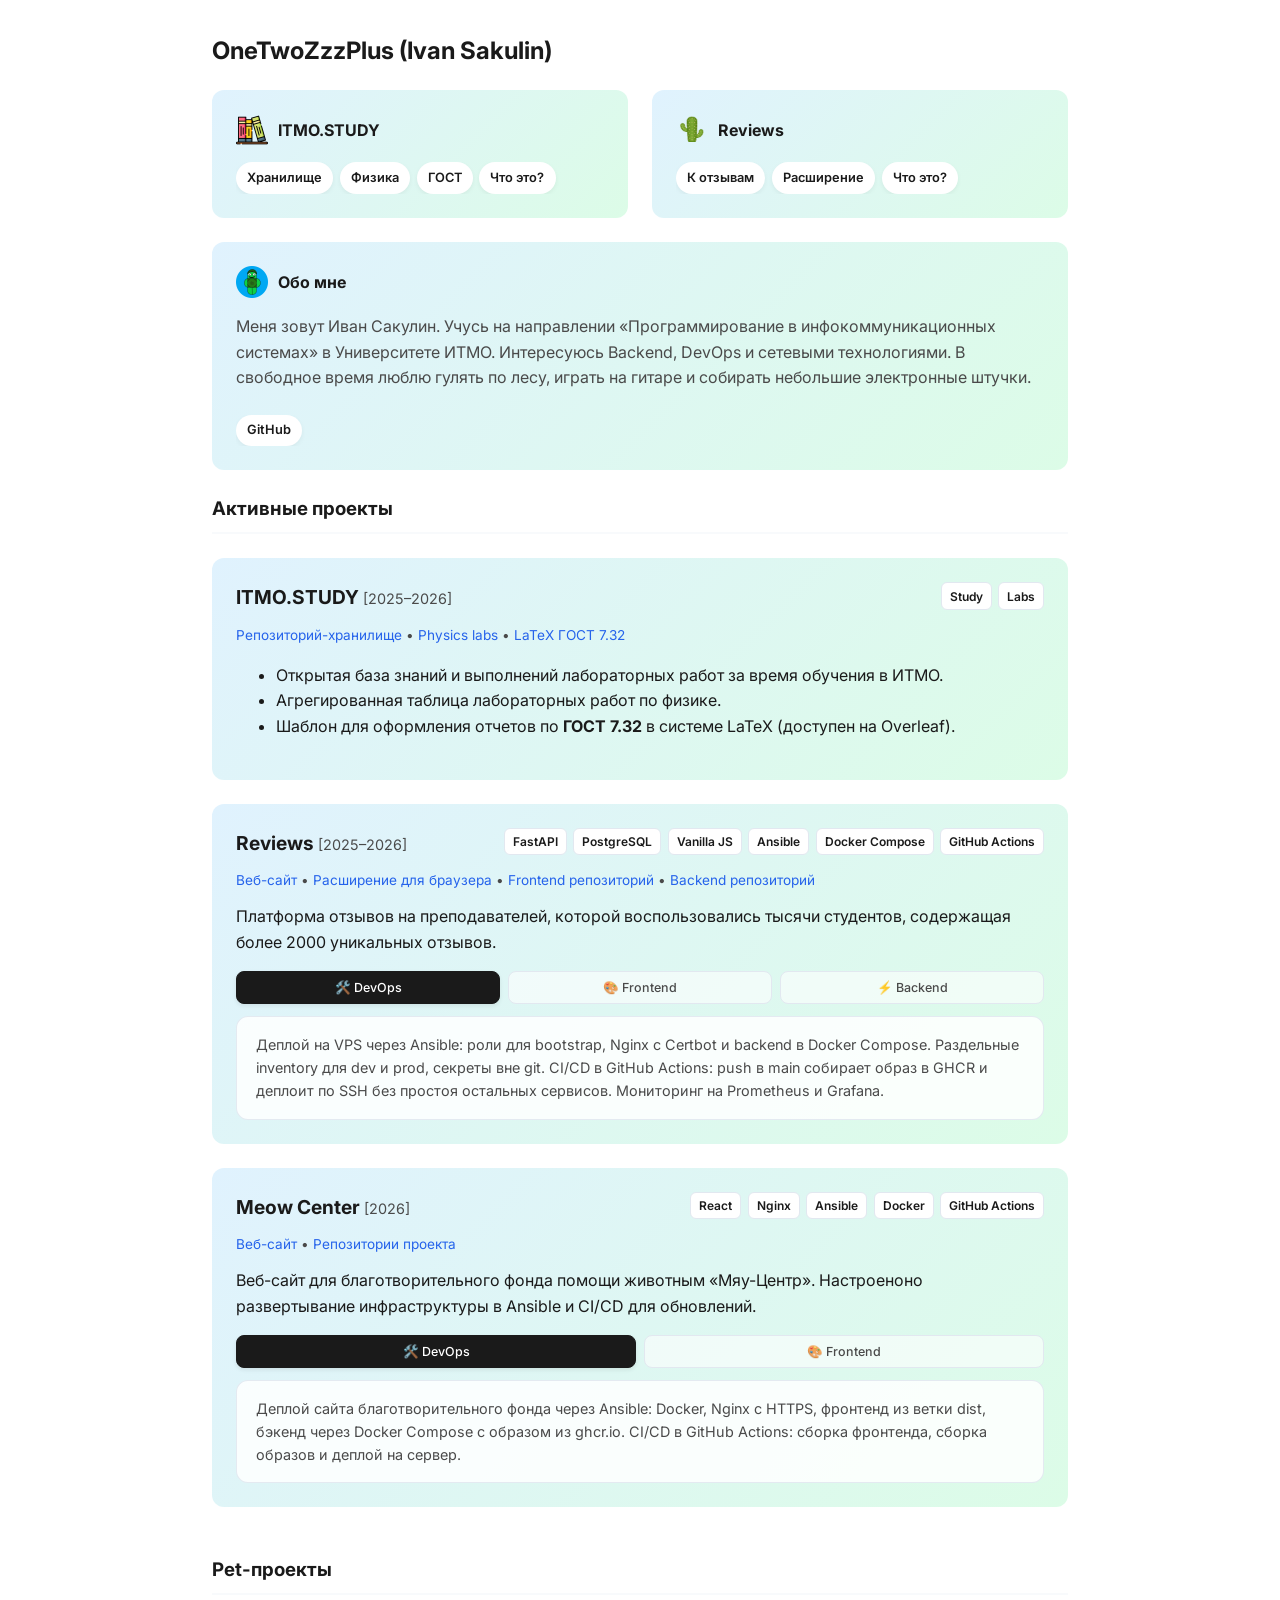
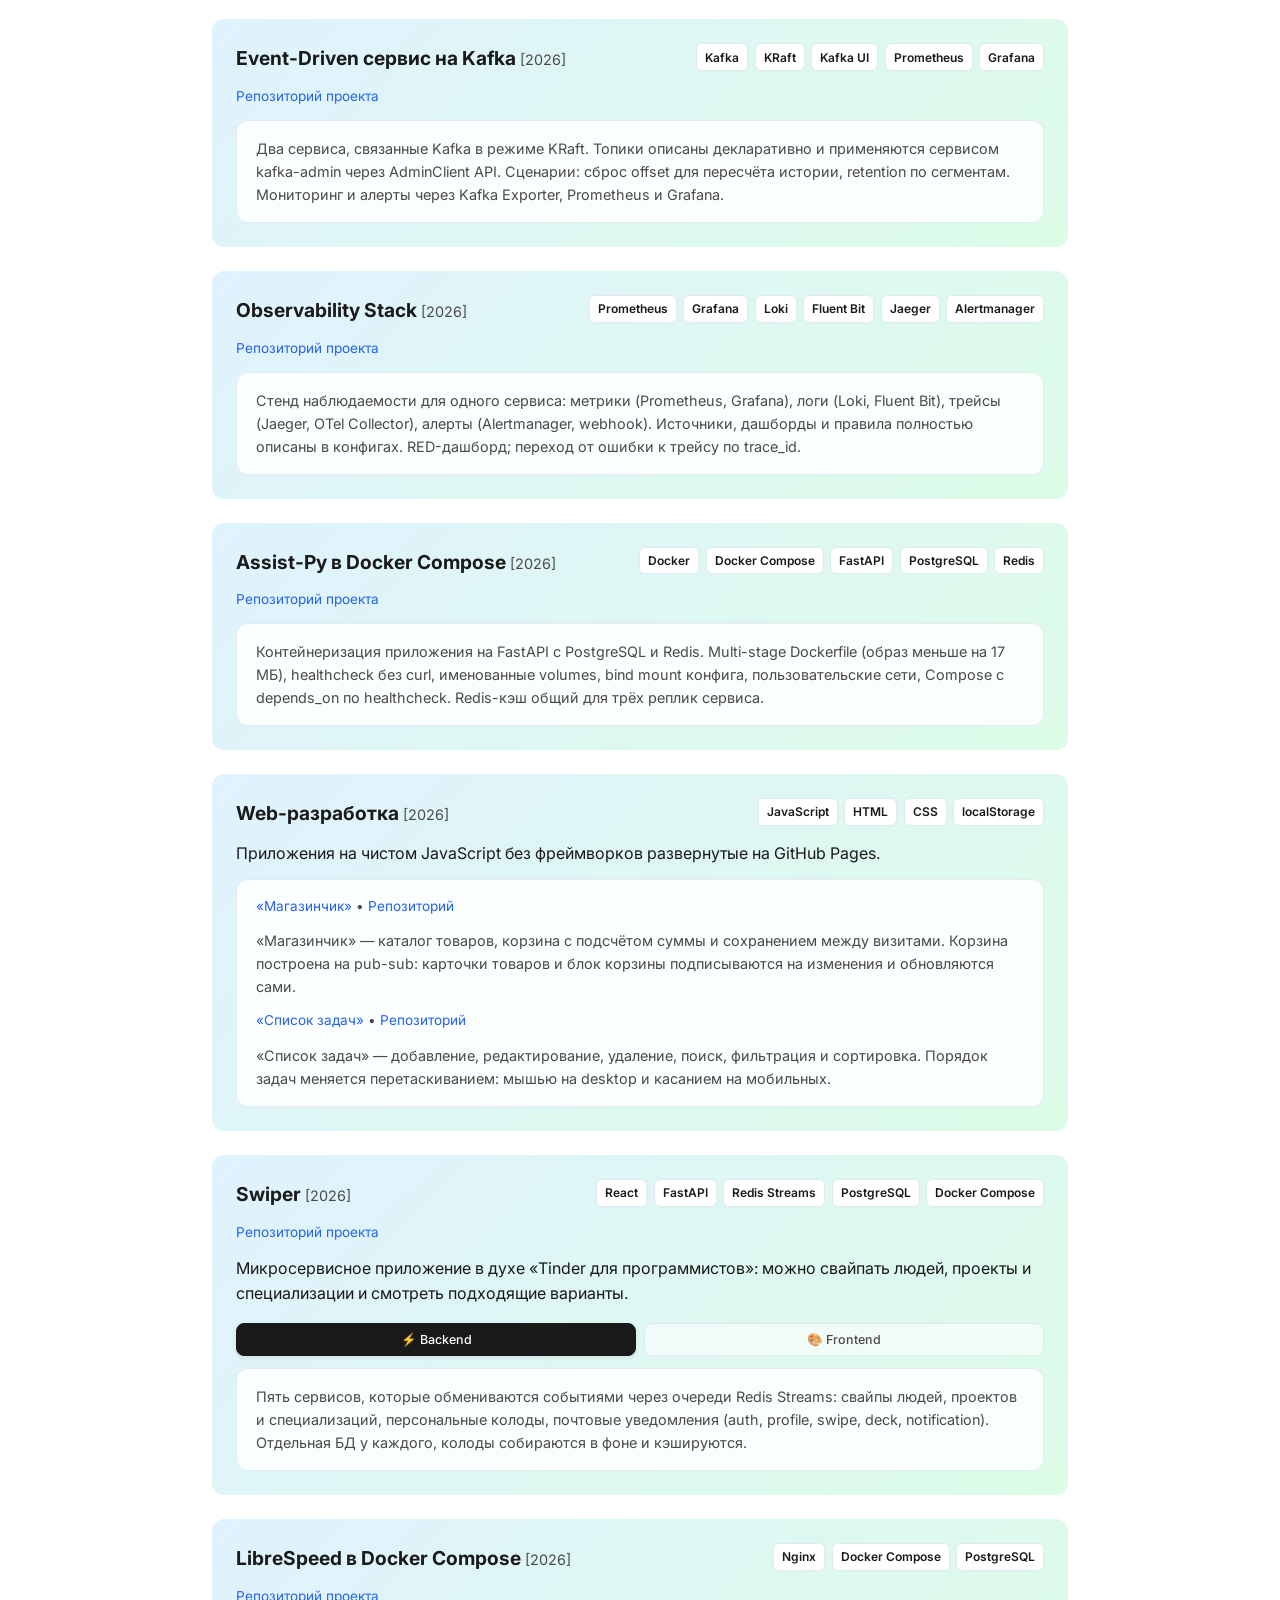
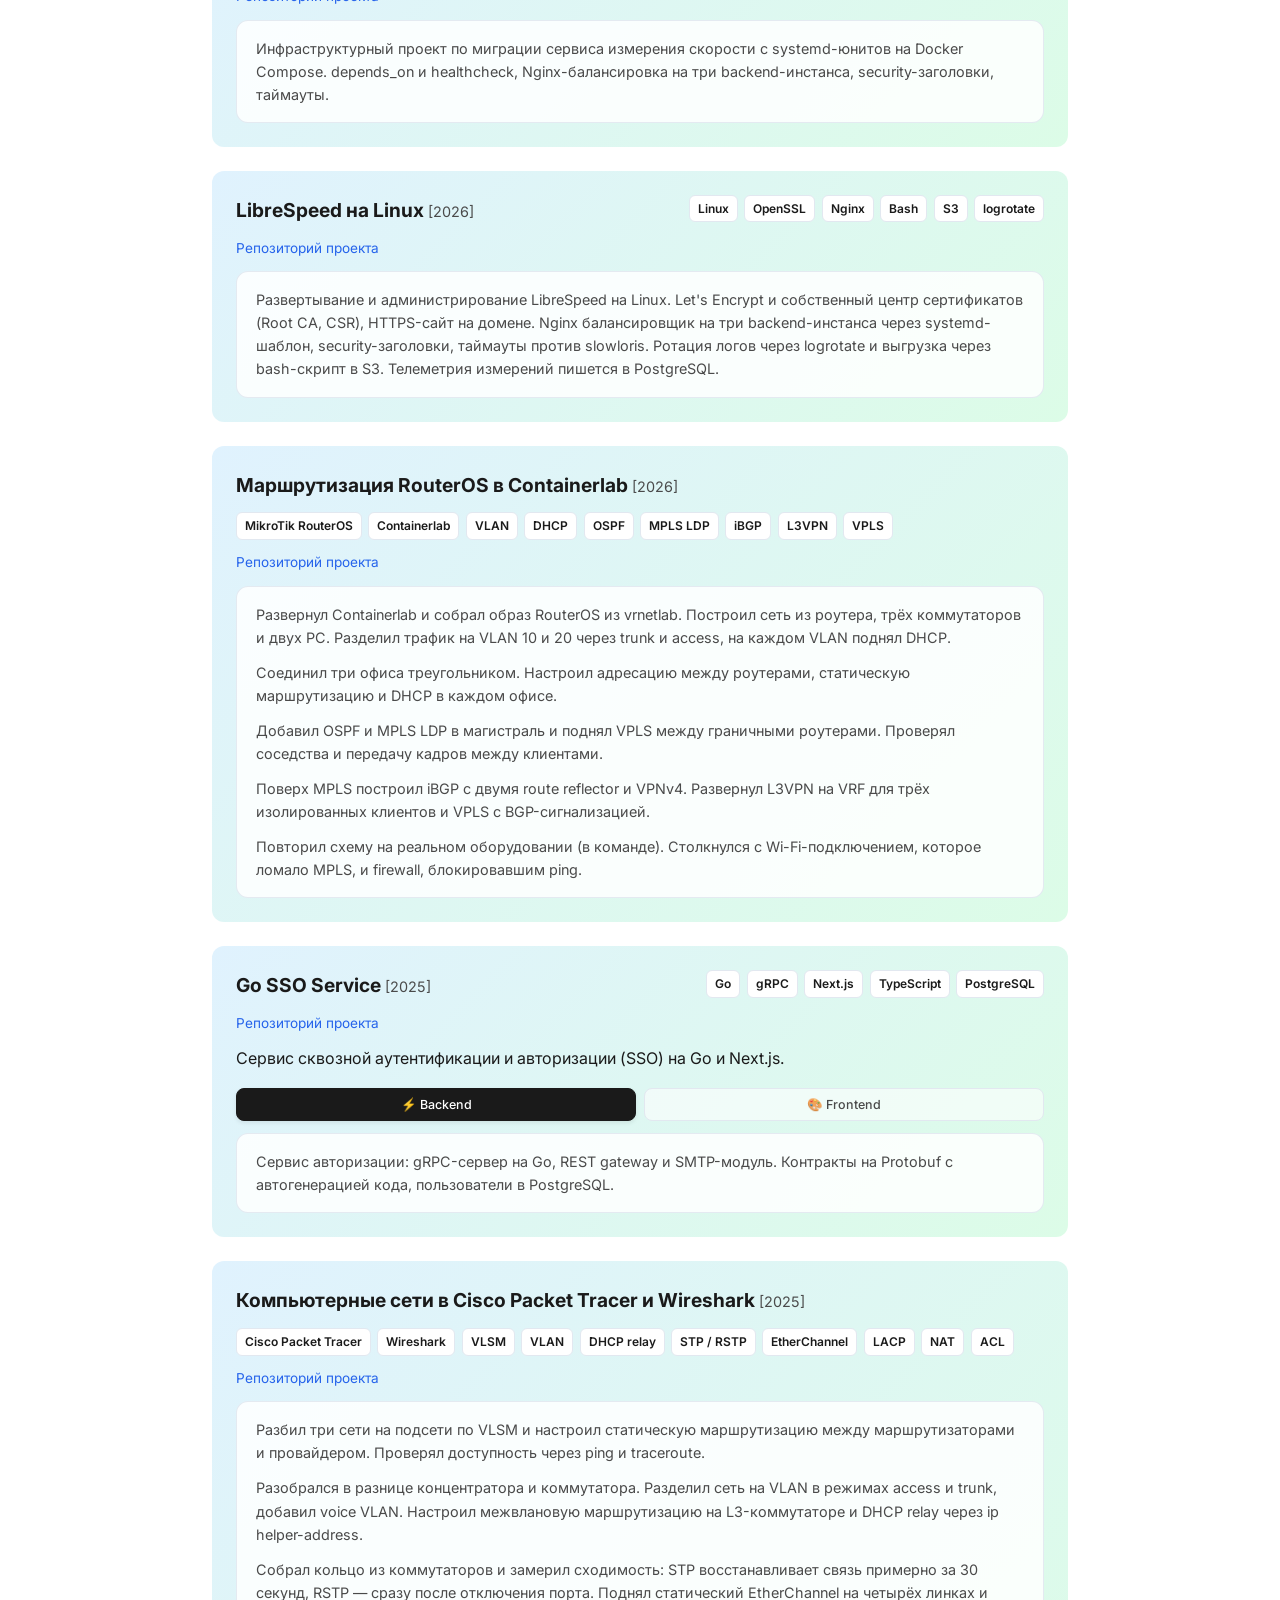
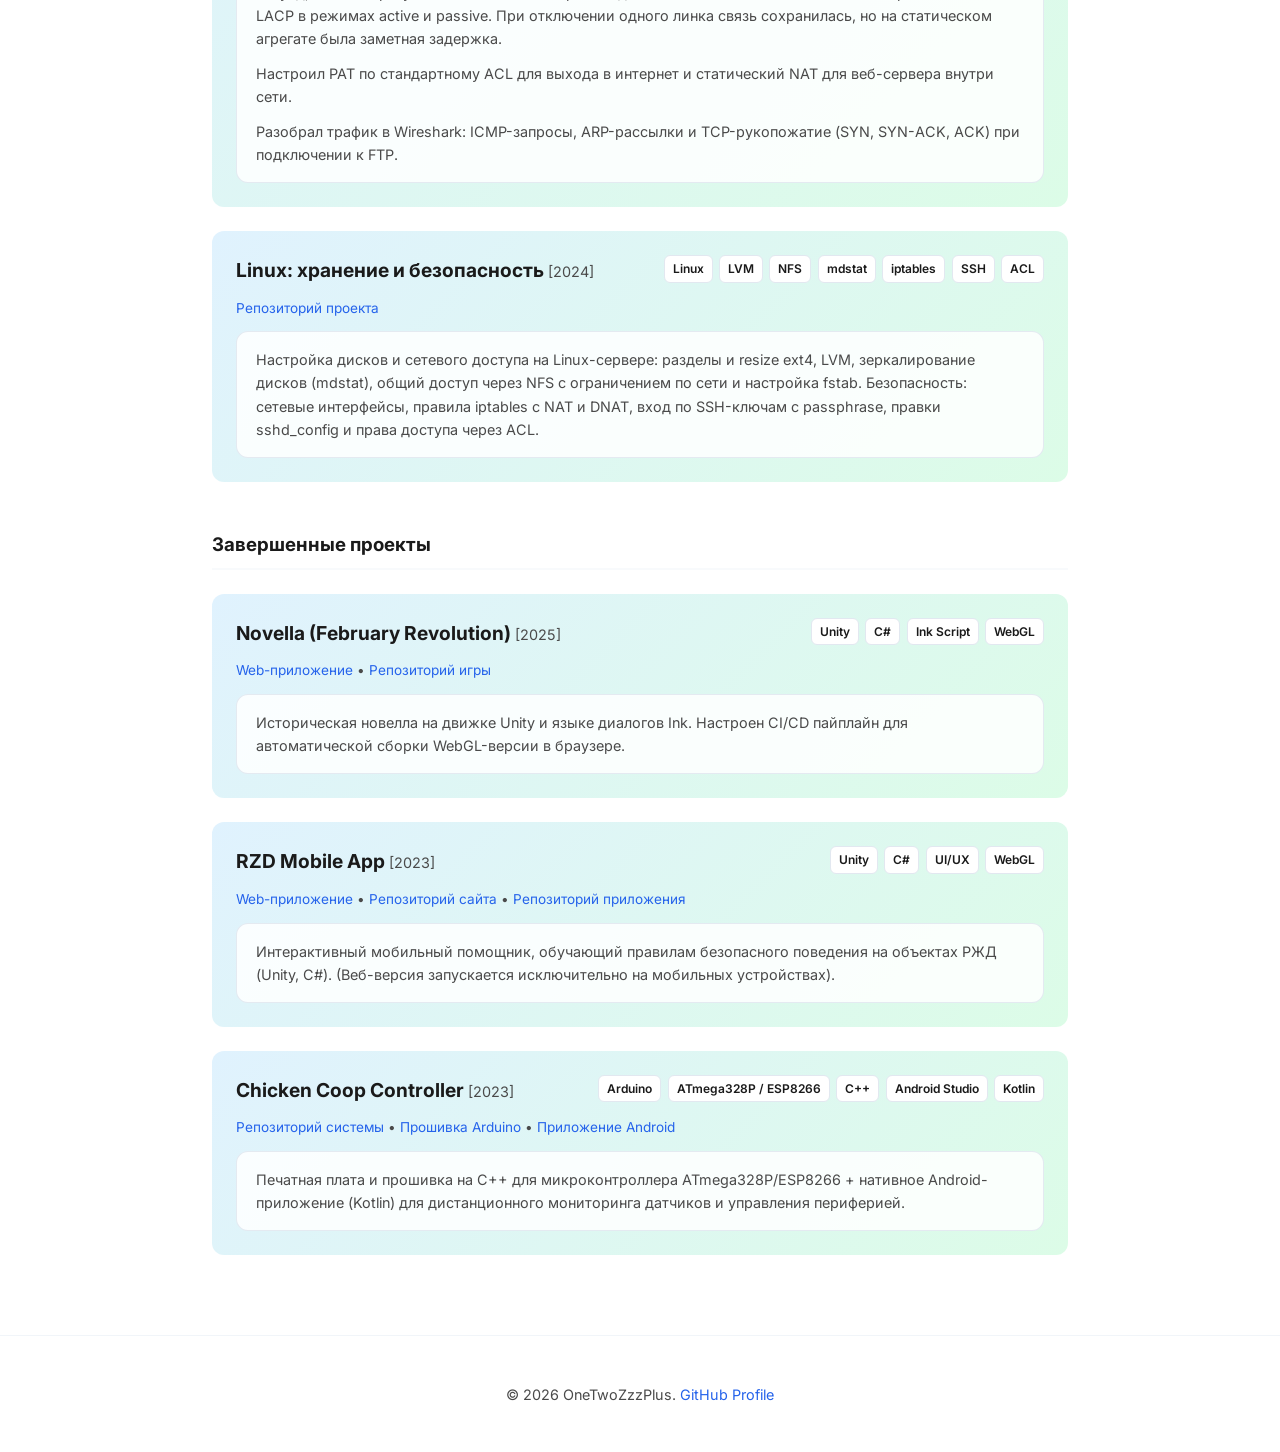
==== commit f7ba249b: "Updated content" ====
--- a/index.html
+++ b/index.html
@@ -120,6 +120,50 @@
                 <div class="project-category">
                     <h3>Активные проекты</h3>
 
+                    <article class="project-card" id="proj-itmo">
+                        <div class="project-header">
+                            <h4>
+                                ITMO.STUDY
+                                <span class="project-date">[2025–2026]</span>
+                            </h4>
+                            <div class="project-tags">
+                                <span class="tag">Study</span>
+                                <span class="tag">Labs</span>
+                            </div>
+                        </div>
+                        <div class="project-links">
+                            <a
+                                href="https://github.com/OneTwoZzzPlus/ITMO.STUDY/"
+                                >Репозиторий-хранилище</a
+                            >
+                            •
+                            <a
+                                href="https://github.com/OneTwoZzzPlus/ITMO.STUDY/blob/main/physics.md"
+                                >Physics labs</a
+                            >
+                            •
+                            <a
+                                href="https://www.overleaf.com/read/hxxkqnktktfn#64f27e"
+                                >LaTeX ГОСТ 7.32</a
+                            >
+                        </div>
+                        <ul class="project-bullets">
+                            <li>
+                                Открытая база знаний и выполнений лабораторных
+                                работ за время обучения в ИТМО.
+                            </li>
+                            <li>
+                                Агрегированная таблица лабораторных работ по
+                                физике.
+                            </li>
+                            <li>
+                                Шаблон для оформления отчетов по
+                                <strong>ГОСТ 7.32</strong> в системе LaTeX
+                                (доступен на Overleaf).
+                            </li>
+                        </ul>
+                    </article>
+
                     <article class="project-card" id="proj-reviews">
                         <div class="project-header">
                             <h4>
@@ -130,7 +174,6 @@
                                 <span class="tag">FastAPI</span>
                                 <span class="tag">PostgreSQL</span>
                                 <span class="tag">Vanilla JS</span>
-                                <span class="tag">LLM</span>
                                 <span class="tag">Ansible</span>
                                 <span class="tag">Docker Compose</span>
                                 <span class="tag">GitHub Actions</span>
@@ -156,15 +199,9 @@
                             >
                         </div>
 
-                        <div class="tab-content">
-                            <p class="tab-text">
-                                Сайт, где студенты ищут преподавателей,
-                                расширение для браузера подсвечивает ФИО
-                                преподавателей прямо на учебных порталах, чтобы
-                                оценку было видно сразу. Более 2000 уникальных
-                                отзывов.
-                            </p>
-                        </div>
+                        Платформа отзывов на преподавателей, которой
+                        воспользовались тысячи студентов, содержащая более 2000
+                        уникальных отзывов.
 
                         <div class="project-tabs">
                             <div class="tab-buttons">
@@ -208,10 +245,11 @@
                                 <p class="tab-text">
                                     SPA на Vanilla JS без фреймворков: своя
                                     hash-маршрутизация, ETag-кэш и оффлайн-режим
-                                    при недоступном бэкенде. Браузерное
-                                    расширение на Manifest V3 подсвечивает ФИО
-                                    преподавателей на портале вуза. Сборка через
-                                    esbuild с watch-режимом.
+                                    при недоступном бэкенде. Адаптивная верстка.
+                                    Браузерное расширение на Manifest V3
+                                    подсвечивает ФИО преподавателей и отображает
+                                    отзывы на портале вуза. Сборка через esbuild
+                                    с watch-режимом.
                                 </p>
                             </div>
 
@@ -258,15 +296,9 @@
                             >
                         </div>
 
-                        <div class="tab-content">
-                            <p class="tab-text">
-                                Сайт благотворительного фонда «Мяу-Центр». Здесь
-                                можно посмотреть котов, которые ищут дом, найти
-                                нужного по параметрам и узнать, как помочь
-                                фонду. Сайт работает на собственном сервере,
-                                обновления выкатываются автоматически.
-                            </p>
-                        </div>
+                        Веб-сайт для благотворительного фонда помощи животным
+                        «Мяу-Центр». Настроеноно развертывание инфраструктуры в
+                        Ansible и CI/CD для обновлений.
 
                         <div class="project-tabs">
                             <div class="tab-buttons grid-2-col">
@@ -307,52 +339,169 @@
                             </div>
                         </div>
                     </article>
-
-                    <article class="project-card" id="proj-itmo">
-                        <div class="project-header">
-                            <h4>
-                                ITMO.STUDY
-                                <span class="project-date">[2025–2026]</span>
-                            </h4>
-                            <div class="project-tags">
-                                <span class="tag">LaTeX</span>
-                                <span class="tag">ГОСТ 7.32</span>
-                            </div>
-                        </div>
-                        <div class="project-links">
-                            <a
-                                href="https://github.com/OneTwoZzzPlus/ITMO.STUDY/"
-                                >Репозиторий-хранилище</a
-                            >
-                            •
-                            <a
-                                href="https://github.com/OneTwoZzzPlus/ITMO.STUDY/blob/main/physics.md"
-                                >Physics labs</a
-                            >
-                            •
-                            <a
-                                href="https://www.overleaf.com/read/hxxkqnktktfn#64f27e"
-                                >LaTeX ГОСТ 7.32</a
-                            >
-                        </div>
-                        <div class="tab-content">
-                            <p class="tab-text">
-                                Учебный репозиторий: лабораторные работы за
-                                время учёбы в ИТМО, таблица работ по физике и
-                                шаблон отчёта по ГОСТ 7.32 в LaTeX, который
-                                можно открыть на Overleaf.
-                            </p>
-                        </div>
-                        <p class="tab-text" style="margin-top: 0.75rem">
-                            Открытая база лабораторных работ ИТМО и шаблон
-                            отчёта по ГОСТ 7.32 в LaTeX для Overleaf.
-                        </p>
-                    </article>
                 </div>
 
                 <!-- ============ PET-ПРОЕКТЫ ============ -->
                 <div class="project-category" id="proj-pet">
                     <h3>Pet-проекты</h3>
+
+                    <article class="project-card" id="proj-kafka">
+                        <div class="project-header">
+                            <h4>
+                                Event-Driven сервис на Kafka
+                                <span class="project-date">[2026]</span>
+                            </h4>
+                            <div class="project-tags">
+                                <span class="tag">Kafka</span>
+                                <span class="tag">KRaft</span>
+                                <span class="tag">Kafka UI</span>
+                                <span class="tag">Prometheus</span>
+                                <span class="tag">Grafana</span>
+                            </div>
+                        </div>
+                        <div class="project-links">
+                            <a
+                                href="https://github.com/OneTwoZzzPlus/ict-administration/tree/main/lab2"
+                                >Репозиторий проекта</a
+                            >
+                        </div>
+                        <div class="tab-content">
+                            <p class="tab-text">
+                                Два сервиса, связанные Kafka в режиме KRaft.
+                                Топики описаны декларативно и применяются
+                                сервисом kafka-admin через AdminClient API.
+                                Сценарии: сброс offset для пересчёта истории,
+                                retention по сегментам. Мониторинг и алерты
+                                через Kafka Exporter, Prometheus и Grafana.
+                            </p>
+                        </div>
+                    </article>
+
+                    <article class="project-card" id="proj-observability">
+                        <div class="project-header">
+                            <h4>
+                                Observability Stack
+                                <span class="project-date">[2026]</span>
+                            </h4>
+                            <div class="project-tags">
+                                <span class="tag">Prometheus</span>
+                                <span class="tag">Grafana</span>
+                                <span class="tag">Loki</span>
+                                <span class="tag">Fluent Bit</span>
+                                <span class="tag">Jaeger</span>
+                                <span class="tag">Alertmanager</span>
+                            </div>
+                        </div>
+                        <div class="project-links">
+                            <a
+                                href="https://github.com/OneTwoZzzPlus/ict-administration/tree/main/lab1"
+                                >Репозиторий проекта</a
+                            >
+                        </div>
+                        <div class="tab-content">
+                            <p class="tab-text">
+                                Стенд наблюдаемости для одного сервиса: метрики
+                                (Prometheus, Grafana), логи (Loki, Fluent Bit),
+                                трейсы (Jaeger, OTel Collector), алерты
+                                (Alertmanager, webhook). Источники, дашборды и
+                                правила полностью описаны в конфигах.
+                                RED-дашборд; переход от ошибки к трейсу по
+                                trace_id.
+                            </p>
+                        </div>
+                    </article>
+
+                    <article class="project-card" id="proj-docker">
+                        <div class="project-header">
+                            <h4>
+                                Assist-Py в Docker Compose
+                                <span class="project-date">[2026]</span>
+                            </h4>
+                            <div class="project-tags">
+                                <span class="tag">Docker</span>
+                                <span class="tag">Docker Compose</span>
+                                <span class="tag">FastAPI</span>
+                                <span class="tag">PostgreSQL</span>
+                                <span class="tag">Redis</span>
+                            </div>
+                        </div>
+                        <div class="project-links">
+                            <a
+                                href="https://github.com/OneTwoZzzPlus/container-assist-py"
+                                >Репозиторий проекта</a
+                            >
+                        </div>
+                        <div class="tab-content">
+                            <p class="tab-text">
+                                Контейнеризация приложения на FastAPI с
+                                PostgreSQL и Redis. Multi-stage Dockerfile
+                                (образ меньше на 17 МБ), healthcheck без curl,
+                                именованные volumes, bind mount конфига,
+                                пользовательские сети, Compose с depends_on по
+                                healthcheck. Redis-кэш общий для трёх реплик
+                                сервиса.
+                            </p>
+                        </div>
+                    </article>
+
+                    <article class="project-card" id="proj-web-labs">
+                        <div class="project-header">
+                            <h4>
+                                Web-разработка
+                                <span class="project-date">[2026]</span>
+                            </h4>
+                            <div class="project-tags">
+                                <span class="tag">JavaScript</span>
+                                <span class="tag">HTML</span>
+                                <span class="tag">CSS</span>
+                                <span class="tag">localStorage</span>
+                            </div>
+                        </div>
+                        Приложения на чистом JavaScript без фреймворков
+                        развернутые на GitHub Pages.
+
+                        <div class="tab-content" style="margin-top: 0.75rem">
+                            <div class="project-links">
+                                <a
+                                    href="https://onetwozzzplus.github.io/web-lab-1/"
+                                    >«Магазинчик»</a
+                                >
+                                •
+                                <a
+                                    href="https://github.com/OneTwoZzzPlus/web-lab-1"
+                                    >Репозиторий</a
+                                >
+                            </div>
+                            <p class="tab-text">
+                                «Магазинчик» — каталог товаров, корзина с
+                                подсчётом суммы и сохранением между визитами.
+                                Корзина построена на pub-sub: карточки товаров и
+                                блок корзины подписываются на изменения и
+                                обновляются сами.
+                            </p>
+
+                            <div
+                                class="project-links"
+                                style="margin-top: 0.75rem"
+                            >
+                                <a
+                                    href="https://onetwozzzplus.github.io/web-lab-2/"
+                                    >«Список задач»</a
+                                >
+                                •
+                                <a
+                                    href="https://github.com/OneTwoZzzPlus/web-lab-2"
+                                    >Репозиторий</a
+                                >
+                            </div>
+                            <p class="tab-text">
+                                «Список задач» — добавление, редактирование,
+                                удаление, поиск, фильтрация и сортировка.
+                                Порядок задач меняется перетаскиванием: мышью на
+                                desktop и касанием на мобильных.
+                            </p>
+                        </div>
+                    </article>
 
                     <article class="project-card" id="proj-swiper">
                         <div class="project-header">
@@ -374,15 +523,9 @@
                             >
                         </div>
 
-                        <div class="tab-content">
-                            <p class="tab-text">
-                                Приложение в духе «Tinder для программистов»:
-                                можно свайпать людей, проекты и специализации и
-                                смотреть подходящие варианты. Устроено как набор
-                                отдельных сервисов, которые обмениваются
-                                событиями через очереди.
-                            </p>
-                        </div>
+                        Микросервисное приложение в духе «Tinder для
+                        программистов»: можно свайпать людей, проекты и
+                        специализации и смотреть подходящие варианты.
 
                         <div class="project-tabs">
                             <div class="tab-buttons grid-2-col">
@@ -404,14 +547,13 @@
 
                             <div class="tab-content" data-tab="backend">
                                 <p class="tab-text">
-                                    Микросервисное приложение «Tinder для
-                                    программистов»: свайпы людей, проектов и
-                                    специализаций, персональные колоды, почтовые
-                                    уведомления. Пять сервисов (auth, profile,
-                                    swipe, deck, notification), отдельная БД у
-                                    каждого, события через Redis Streams. Колоды
-                                    собираются в фоне и кэшируются. API gateway
-                                    не реализован.
+                                    Пять сервисов, которые обмениваются
+                                    событиями через очереди Redis Streams:
+                                    свайпы людей, проектов и специализаций,
+                                    персональные колоды, почтовые уведомления
+                                    (auth, profile, swipe, deck, notification).
+                                    Отдельная БД у каждого, колоды собираются в
+                                    фоне и кэшируются.
                                 </p>
                             </div>
 
@@ -425,6 +567,128 @@
                         </div>
                     </article>
 
+                    <article class="project-card" id="proj-librespeed">
+                        <div class="project-header">
+                            <h4>
+                                LibreSpeed в Docker Compose
+                                <span class="project-date">[2026]</span>
+                            </h4>
+                            <div class="project-tags">
+                                <span class="tag">Nginx</span>
+                                <span class="tag">Docker Compose</span>
+                                <span class="tag">PostgreSQL</span>
+                            </div>
+                        </div>
+                        <div class="project-links">
+                            <a
+                                href="https://github.com/OneTwoZzzPlus/librespeed"
+                                >Репозиторий проекта</a
+                            >
+                        </div>
+                        <div class="tab-content">
+                            <p class="tab-text">
+                                Инфраструктурный проект по миграции сервиса
+                                измерения скорости с systemd-юнитов на Docker
+                                Compose. depends_on и healthcheck,
+                                Nginx-балансировка на три backend-инстанса,
+                                security-заголовки, таймауты.
+                            </p>
+                        </div>
+                    </article>
+
+                    <article class="project-card" id="proj-linux-admin">
+                        <div class="project-header">
+                            <h4>
+                                LibreSpeed на Linux
+                                <span class="project-date">[2026]</span>
+                            </h4>
+                            <div class="project-tags">
+                                <span class="tag">Linux</span>
+                                <span class="tag">OpenSSL</span>
+                                <span class="tag">Nginx</span>
+                                <span class="tag">Bash</span>
+                                <span class="tag">S3</span>
+                                <span class="tag">logrotate</span>
+                            </div>
+                        </div>
+                        <div class="project-links">
+                            <a
+                                href="https://github.com/OneTwoZzzPlus/ITMO.STUDY/tree/main/4_LINUX"
+                                >Репозиторий проекта</a
+                            >
+                        </div>
+                        <div class="tab-content">
+                            <p class="tab-text">
+                                Развертывание и администрирование LibreSpeed на
+                                Linux. Let's Encrypt и собственный центр
+                                сертификатов (Root CA, CSR), HTTPS-сайт на
+                                домене. Nginx балансировщик на три
+                                backend-инстанса через systemd-шаблон,
+                                security-заголовки, таймауты против slowloris.
+                                Ротация логов через logrotate и выгрузка через
+                                bash-скрипт в S3. Телеметрия измерений пишется в
+                                PostgreSQL.
+                            </p>
+                        </div>
+                    </article>
+
+                    <article class="project-card" id="proj-industrial-routing">
+                        <div class="project-header">
+                            <h4>
+                                Маршрутизация RouterOS в Containerlab
+                                <span class="project-date">[2026]</span>
+                            </h4>
+                            <div class="project-tags">
+                                <span class="tag">MikroTik RouterOS</span>
+                                <span class="tag">Containerlab</span>
+                                <span class="tag">VLAN</span>
+                                <span class="tag">DHCP</span>
+                                <span class="tag">OSPF</span>
+                                <span class="tag">MPLS LDP</span>
+                                <span class="tag">iBGP</span>
+                                <span class="tag">L3VPN</span>
+                                <span class="tag">VPLS</span>
+                            </div>
+                        </div>
+                        <div class="project-links">
+                            <a
+                                href="https://github.com/OneTwoZzzPlus/ITMO.STUDY/tree/main/4_PMUT"
+                                >Репозиторий проекта</a
+                            >
+                        </div>
+                        <div class="tab-content">
+                            <p class="tab-text">
+                                Развернул Containerlab и собрал образ RouterOS
+                                из vrnetlab. Построил сеть из роутера, трёх
+                                коммутаторов и двух PC. Разделил трафик на VLAN
+                                10 и 20 через trunk и access, на каждом VLAN
+                                поднял DHCP.
+                            </p>
+                            <p class="tab-text" style="margin-top: 0.75rem">
+                                Соединил три офиса треугольником. Настроил
+                                адресацию между роутерами, статическую
+                                маршрутизацию и DHCP в каждом офисе.
+                            </p>
+                            <p class="tab-text" style="margin-top: 0.75rem">
+                                Добавил OSPF и MPLS LDP в магистраль и поднял
+                                VPLS между граничными роутерами. Проверял
+                                соседства и передачу кадров между клиентами.
+                            </p>
+                            <p class="tab-text" style="margin-top: 0.75rem">
+                                Поверх MPLS построил iBGP с двумя route
+                                reflector и VPNv4. Развернул L3VPN на VRF для
+                                трёх изолированных клиентов и VPLS с
+                                BGP-сигнализацией.
+                            </p>
+                            <p class="tab-text" style="margin-top: 0.75rem">
+                                Повторил схему на реальном оборудовании (в
+                                команде). Столкнулся с Wi-Fi-подключением,
+                                которое ломало MPLS, и firewall, блокировавшим
+                                ping.
+                            </p>
+                        </div>
+                    </article>
+
                     <article class="project-card" id="proj-sso">
                         <div class="project-header">
                             <h4>
@@ -446,13 +710,8 @@
                             >
                         </div>
 
-                        <div class="tab-content">
-                            <p class="tab-text">
-                                Сервис входа и регистрации, который можно
-                                подключить к нескольким приложениям. Внутри gRPC
-                                на Go, сверху веб-интерфейс на Next.js.
-                            </p>
-                        </div>
+                        Cервис сквозной аутентификации и авторизации (SSO) на Go
+                        и Next.js.
 
                         <div class="project-tabs">
                             <div class="tab-buttons grid-2-col">
@@ -477,8 +736,7 @@
                                     Сервис авторизации: gRPC-сервер на Go, REST
                                     gateway и SMTP-модуль. Контракты на Protobuf
                                     с автогенерацией кода, пользователи в
-                                    PostgreSQL. Не реализованы: регистрация на
-                                    фронтенде и подтверждение email.
+                                    PostgreSQL.
                                 </p>
                             </div>
 
@@ -492,299 +750,19 @@
                         </div>
                     </article>
 
-                    <article class="project-card" id="proj-observability">
-                        <div class="project-header">
-                            <h4>
-                                Observability-стенд
-                                <span class="project-date">[2026]</span>
-                            </h4>
-                            <div class="project-tags">
-                                <span class="tag">Prometheus</span>
-                                <span class="tag">Grafana</span>
-                                <span class="tag">Loki</span>
-                                <span class="tag">Fluent Bit</span>
-                                <span class="tag">Jaeger</span>
-                                <span class="tag">OpenTelemetry</span>
-                                <span class="tag">Alertmanager</span>
-                            </div>
-                        </div>
-                        <div class="tab-content">
-                            <p class="tab-text">
-                                Набор инструментов, который показывает, что
-                                происходит с сервисом: метрики, логи и трейсы в
-                                одном месте, плюс оповещения, если что-то
-                                сломалось.
-                            </p>
-                        </div>
-                        <p class="tab-text" style="margin-top: 0.75rem">
-                            Стенд наблюдаемости для одного сервиса: метрики
-                            (Prometheus, Grafana), логи (Loki, Fluent Bit),
-                            трейсы (Jaeger, OTel Collector), алерты
-                            (Alertmanager, webhook). Источники, дашборды и
-                            правила описаны в конфигах через provisioning.
-                            RED-дашборд; переход от ошибки в Grafana к трейсу по
-                            trace_id.
-                        </p>
-                    </article>
-
-                    <article class="project-card" id="proj-docker">
-                        <div class="project-header">
-                            <h4>
-                                Docker-практикум
-                                <span class="project-date">[2025–2026]</span>
-                            </h4>
-                            <div class="project-tags">
-                                <span class="tag">Docker</span>
-                                <span class="tag">Docker Compose</span>
-                                <span class="tag">FastAPI</span>
-                                <span class="tag">PostgreSQL</span>
-                                <span class="tag">Redis</span>
-                            </div>
-                        </div>
-                        <div class="tab-content">
-                            <p class="tab-text">
-                                Учебная серия: приложение на FastAPI с
-                                PostgreSQL и Redis, которое собрано в контейнеры
-                                и поднимается через Docker Compose.
-                            </p>
-                        </div>
-                        <p class="tab-text" style="margin-top: 0.75rem">
-                            Серия из трёх лаб: контейнеризация приложения на
-                            FastAPI с PostgreSQL и Redis. Multi-stage Dockerfile
-                            (образ меньше на 17 МБ), healthcheck без curl,
-                            именованные volumes, bind mount конфига,
-                            пользовательские сети, Compose с depends_on по
-                            healthcheck. Redis-кэш общий для трёх реплик
-                            сервиса.
-                        </p>
-                    </article>
-
-                    <article class="project-card" id="proj-kafka">
-                        <div class="project-header">
-                            <h4>
-                                Kafka: заказы и сборщики
-                                <span class="project-date">[2026]</span>
-                            </h4>
-                            <div class="project-tags">
-                                <span class="tag">Kafka</span>
-                                <span class="tag">KRaft</span>
-                                <span class="tag">Prometheus</span>
-                                <span class="tag">Grafana</span>
-                                <span class="tag">Kafka UI</span>
-                            </div>
-                        </div>
-                        <div class="tab-content">
-                            <p class="tab-text">
-                                Два сервиса обмениваются заказами через Kafka:
-                                один выкладывает заказы, другой их обрабатывает.
-                                Топики описаны в файле, а не создаются руками.
-                            </p>
-                        </div>
-                        <p class="tab-text" style="margin-top: 0.75rem">
-                            Два сервиса, связанные Kafka в режиме KRaft. Топики
-                            описаны декларативно и применяются сервисом
-                            kafka-admin через AdminClient API. Сценарии: сброс
-                            offset для пересчёта истории, retention по
-                            сегментам. Мониторинг через Kafka Exporter,
-                            Prometheus и Grafana; алерты KafkaDown,
-                            NoPickersInGroup и PickersLagHigh.
-                        </p>
-                    </article>
-
-                    <article class="project-card" id="proj-librespeed">
-                        <div class="project-header">
-                            <h4>
-                                LibreSpeed в Docker Compose
-                                <span class="project-date">[2026]</span>
-                            </h4>
-                            <div class="project-tags">
-                                <span class="tag">Nginx</span>
-                                <span class="tag">Docker Compose</span>
-                                <span class="tag">PostgreSQL</span>
-                            </div>
-                        </div>
-                        <div class="project-links">
-                            <a
-                                href="https://github.com/OneTwoZzzPlus/librespeed"
-                                >Репозиторий проекта</a
-                            >
-                        </div>
-                        <div class="tab-content">
-                            <p class="tab-text">
-                                Свой сервер для измерения скорости интернета на
-                                базе LibreSpeed. Результаты измерений
-                                сохраняются в базу.
-                            </p>
-                        </div>
-                        <p class="tab-text" style="margin-top: 0.75rem">
-                            Перенос сервиса измерения скорости с systemd-юнитов
-                            на Docker Compose. depends_on и healthcheck,
-                            Nginx-балансировка на три backend-инстанса,
-                            security-заголовки, таймауты. Телеметрия измерений
-                            пишется в PostgreSQL.
-                        </p>
-                    </article>
-
-                    <article class="project-card" id="proj-linux-admin">
-                        <div class="project-header">
-                            <h4>
-                                Linux-администрирование
-                                <span class="project-date">[2025–2026]</span>
-                            </h4>
-                            <div class="project-tags">
-                                <span class="tag">Linux</span>
-                                <span class="tag">OpenSSL</span>
-                                <span class="tag">Nginx</span>
-                                <span class="tag">Bash</span>
-                                <span class="tag">S3</span>
-                                <span class="tag">logrotate</span>
-                            </div>
-                        </div>
-                        <div class="tab-content">
-                            <p class="tab-text">
-                                Серия лабораторных по администрированию сервера:
-                                собственный центр сертификатов, HTTPS-сайт на
-                                домене, балансировщик на Nginx и выгрузка логов
-                                в S3.
-                            </p>
-                        </div>
-                        <p class="tab-text" style="margin-top: 0.75rem">
-                            Серия из трёх лаб. Собственный Root CA, CSR и
-                            подпись сертификата одногруппника, HTTPS на 443 с
-                            DDNS-доменом. Nginx как балансировщик на три
-                            backend-инстанса через systemd-шаблон,
-                            security-заголовки, таймауты против slowloris.
-                            Выгрузка архивов логов в S3 через bash-скрипт с
-                            проверкой sha256, ротация через logrotate.
-                        </p>
-                    </article>
-
-                    <article class="project-card" id="proj-linux-storage">
-                        <div class="project-header">
-                            <h4>
-                                Linux-практикум: подсистема хранения
-                                <span class="project-date">[2024]</span>
-                            </h4>
-                            <div class="project-tags">
-                                <span class="tag">Linux</span>
-                                <span class="tag">LVM</span>
-                                <span class="tag">NFS</span>
-                                <span class="tag">mdstat</span>
-                            </div>
-                        </div>
-                        <div class="tab-content">
-                            <p class="tab-text">
-                                Практикум по дискам: разделы, LVM, общий сетевой
-                                ресурс через NFS и зеркалирование дисков.
-                            </p>
-                        </div>
-                        <p class="tab-text" style="margin-top: 0.75rem">
-                            Разделы и resize ext4, LVM, экспорт NFS с
-                            ограничением доступа по сети, настройка fstab,
-                            зеркалирование дисков (mdstat).
-                        </p>
-                    </article>
-
-                    <article class="project-card" id="proj-linux-security">
-                        <div class="project-header">
-                            <h4>
-                                Linux-практикум: элементы безопасности
-                                <span class="project-date">[2024]</span>
-                            </h4>
-                            <div class="project-tags">
-                                <span class="tag">Linux</span>
-                                <span class="tag">iptables</span>
-                                <span class="tag">SSH</span>
-                                <span class="tag">ACL</span>
-                            </div>
-                        </div>
-                        <div class="tab-content">
-                            <p class="tab-text">
-                                Практикум по сети и безопасности: настройка
-                                интерфейсов, NAT через iptables, вход по
-                                SSH-ключам и права доступа через ACL.
-                            </p>
-                        </div>
-                        <p class="tab-text" style="margin-top: 0.75rem">
-                            Настройка сетевых интерфейсов, правила iptables с
-                            NAT и DNAT, SSH-ключи с passphrase, правки
-                            sshd_config, права доступа через ACL (setfacl).
-                        </p>
-                    </article>
-
-                    <article class="project-card" id="proj-mpls">
-                        <div class="project-header">
-                            <h4>
-                                MPLS-магистраль
-                                <span class="project-date">[2026]</span>
-                            </h4>
-                            <div class="project-tags">
-                                <span class="tag">MikroTik RouterOS</span>
-                                <span class="tag">OSPF</span>
-                                <span class="tag">MPLS LDP</span>
-                                <span class="tag">iBGP</span>
-                                <span class="tag">L3VPN</span>
-                                <span class="tag">VPLS</span>
-                            </div>
-                        </div>
-                        <div class="tab-content">
-                            <p class="tab-text">
-                                Учебная магистральная сеть из шести
-                                маршрутизаторов: несколько клиентов живут в
-                                изолированных сетях поверх общего бэкбона.
-                                Сначала собрана в эмуляторе, потом на настоящем
-                                оборудовании.
-                            </p>
-                        </div>
-                        <p class="tab-text" style="margin-top: 0.75rem">
-                            Ядро IP/MPLS из шести маршрутизаторов MikroTik
-                            RouterOS: OSPF, MPLS LDP, iBGP с двумя route
-                            reflector и VPNv4. L3VPN на VRF для трёх
-                            изолированных клиентов, VPLS с BGP-сигнализацией.
-                            Сначала в Containerlab, затем на реальном
-                            оборудовании (выполнено в команде). Документация
-                            RouterOS 7 адаптирована под версию 6.47.9.
-                            Траблшутинг: Wi-Fi-подключение и firewall ломали
-                            MPLS и ping.
-                        </p>
-                    </article>
-
-                    <article class="project-card" id="proj-containerlab">
-                        <div class="project-header">
-                            <h4>
-                                Containerlab: VLAN и статическая маршрутизация
-                                <span class="project-date">[2026]</span>
-                            </h4>
-                            <div class="project-tags">
-                                <span class="tag">Containerlab</span>
-                                <span class="tag">VLAN</span>
-                                <span class="tag">DHCP</span>
-                                <span class="tag">Static routing</span>
-                            </div>
-                        </div>
-                        <div class="tab-content">
-                            <p class="tab-text">
-                                Виртуальная сеть из роутера, коммутаторов и
-                                компьютеров: разделение на VLAN, выдача адресов
-                                по DHCP и маршрутизация между тремя офисами.
-                            </p>
-                        </div>
-                        <p class="tab-text" style="margin-top: 0.75rem">
-                            Роутер, три коммутатора и два PC. VLAN 10 и 20 через
-                            trunk и access, DHCP на каждом VLAN. Затем три офиса
-                            треугольником со статической маршрутизацией.
-                        </p>
-                    </article>
-
                     <article class="project-card" id="proj-cisco">
                         <div class="project-header">
                             <h4>
-                                Сети: Cisco Packet Tracer и Wireshark
+                                Компьютерные сети в Cisco Packet Tracer и
+                                Wireshark
                                 <span class="project-date">[2025]</span>
                             </h4>
                             <div class="project-tags">
                                 <span class="tag">Cisco Packet Tracer</span>
                                 <span class="tag">Wireshark</span>
+                                <span class="tag">VLSM</span>
+                                <span class="tag">VLAN</span>
+                                <span class="tag">DHCP relay</span>
                                 <span class="tag">STP / RSTP</span>
                                 <span class="tag">EtherChannel</span>
                                 <span class="tag">LACP</span>
@@ -792,78 +770,83 @@
                                 <span class="tag">ACL</span>
                             </div>
                         </div>
-                        <div class="tab-content">
-                            <p class="tab-text">
-                                Лабораторные по Cisco Packet Tracer и Wireshark:
-                                офисная сеть с резервными линками, выход в
-                                интернет через NAT и разбор трафика по пакетам.
-                            </p>
-                        </div>
-                        <p class="tab-text" style="margin-top: 0.75rem">
-                            Лабы курса в Cisco Packet Tracer и Wireshark. VLSM
-                            для трёх сетей, статическая маршрутизация с
-                            провайдером. VLAN, межвлановая маршрутизация на
-                            L3-коммутаторе, DHCP relay. STP с замером сходимости
-                            около 30 с и RSTP. Статический EtherChannel и LACP.
-                            PAT по ACL и статический NAT на веб-сервер. Анализ
-                            ICMP, ARP и TCP-рукопожатия в Wireshark.
-                        </p>
-                    </article>
-
-                    <article class="project-card" id="proj-web-labs">
-                        <div class="project-header">
-                            <h4>
-                                Web-лабы: Магазинчик и Список задач
-                                <span class="project-date">[2025]</span>
-                            </h4>
-                            <div class="project-tags">
-                                <span class="tag">JavaScript</span>
-                                <span class="tag">HTML</span>
-                                <span class="tag">CSS</span>
-                            </div>
-                        </div>
-                        <div class="tab-content">
-                            <p class="tab-text">
-                                Два учебных приложения на чистом JavaScript без
-                                фреймворков: интернет-магазинчик с корзиной и
-                                список задач с перетаскиванием.
-                            </p>
-                        </div>
-                        <p class="tab-text" style="margin-top: 0.75rem">
-                            Две учебные SPA на Vanilla JS без фреймворков.
-                            «Магазинчик»: каталог и корзина с pub-sub и
-                            localStorage. «Список задач»: сортировка
-                            drag-and-drop на desktop и touch.
-                        </p>
-                    </article>
-
-                    <article class="project-card" id="proj-ml">
-                        <div class="project-header">
-                            <h4>
-                                ML: классика и transfer learning
-                                <span class="project-date">[2026]</span>
-                            </h4>
-                            <div class="project-tags">
-                                <span class="tag">Python</span>
-                                <span class="tag">scikit-learn</span>
-                                <span class="tag">PyTorch</span>
-                                <span class="tag">ResNet18</span>
-                            </div>
-                        </div>
-                        <div class="tab-content">
-                            <p class="tab-text">
-                                Лаба по распознаванию пород кошек и собак:
-                                сравнение обучения с замороженной нейросетью и
-                                дообучения её последнего блока.
-                            </p>
-                        </div>
-                        <p class="tab-text" style="margin-top: 0.75rem">
-                            Лаба по классическому ML и transfer learning.
-                            ResNet18 на Oxford-IIIT Pet (37 пород): feature
-                            extraction даёт accuracy 72.25%, fine-tuning
-                            последнего блока — 78.60% на 3669 тестовых
-                            изображениях.
-                        </p>
+                        <div class="project-links">
+                            <a
+                                href="https://github.com/OneTwoZzzPlus/ITMO.STUDY/tree/main/2_COMPNET"
+                                >Репозиторий проекта</a
+                            >
+                        </div>
+                        <div class="tab-content">
+                            <p class="tab-text">
+                                Разбил три сети на подсети по VLSM и настроил
+                                статическую маршрутизацию между маршрутизаторами
+                                и провайдером. Проверял доступность через ping и
+                                traceroute.
+                            </p>
+                            <p class="tab-text" style="margin-top: 0.75rem">
+                                Разобрался в разнице концентратора и
+                                коммутатора. Разделил сеть на VLAN в режимах
+                                access и trunk, добавил voice VLAN. Настроил
+                                межвлановую маршрутизацию на L3-коммутаторе и
+                                DHCP relay через ip helper-address.
+                            </p>
+                            <p class="tab-text" style="margin-top: 0.75rem">
+                                Собрал кольцо из коммутаторов и замерил
+                                сходимость: STP восстанавливает связь примерно
+                                за 30 секунд, RSTP — сразу после отключения
+                                порта. Поднял статический EtherChannel на
+                                четырёх линках и LACP в режимах active и
+                                passive. При отключении одного линка связь
+                                сохранилась, но на статическом агрегате была
+                                заметная задержка.
+                            </p>
+                            <p class="tab-text" style="margin-top: 0.75rem">
+                                Настроил PAT по стандартному ACL для выхода в
+                                интернет и статический NAT для веб-сервера
+                                внутри сети.
+                            </p>
+                            <p class="tab-text" style="margin-top: 0.75rem">
+                                Разобрал трафик в Wireshark: ICMP-запросы,
+                                ARP-рассылки и TCP-рукопожатие (SYN, SYN-ACK,
+                                ACK) при подключении к FTP.
+                            </p>
+                        </div>
+                    </article>
+
+                    <article class="project-card" id="proj-linux-basics">
+                        <div class="project-header">
+                            <h4>
+                                Linux: хранение и безопасность
+                                <span class="project-date">[2024]</span>
+                            </h4>
+                            <div class="project-tags">
+                                <span class="tag">Linux</span>
+                                <span class="tag">LVM</span>
+                                <span class="tag">NFS</span>
+                                <span class="tag">mdstat</span>
+                                <span class="tag">iptables</span>
+                                <span class="tag">SSH</span>
+                                <span class="tag">ACL</span>
+                            </div>
+                        </div>
+                        <div class="project-links">
+                            <a
+                                href="https://github.com/OneTwoZzzPlus/ITMO.STUDY/tree/main/1_LINUX"
+                                >Репозиторий проекта</a
+                            >
+                        </div>
+                        <div class="tab-content">
+                            <p class="tab-text">
+                                Настройка дисков и сетевого доступа на
+                                Linux-сервере: разделы и resize ext4, LVM,
+                                зеркалирование дисков (mdstat), общий доступ
+                                через NFS с ограничением по сети и настройка
+                                fstab. Безопасность: сетевые интерфейсы, правила
+                                iptables с NAT и DNAT, вход по SSH-ключам с
+                                passphrase, правки sshd_config и права доступа
+                                через ACL.
+                            </p>
+                        </div>
                     </article>
                 </div>
 
@@ -895,16 +878,11 @@
                         </div>
                         <div class="tab-content">
                             <p class="tab-text">
-                                Историческая визуальная новелла: сюжет идёт по
-                                диалогам, которые написаны на языке Ink. Игра
-                                открывается прямо в браузере.
-                            </p>
-                        </div>
-                        <p class="tab-text" style="margin-top: 0.75rem">
-                            Историческая новелла на движке Unity и языке
-                            диалогов Ink. CI/CD для автоматической сборки
-                            WebGL-версии в браузере.
-                        </p>
+                                Историческая новелла на движке Unity и языке
+                                диалогов Ink. Настроен CI/CD пайплайн для
+                                автоматической сборки WebGL-версии в браузере.
+                            </p>
+                        </div>
                     </article>
 
                     <article class="project-card">
@@ -935,20 +913,12 @@
                         </div>
                         <div class="tab-content">
                             <p class="tab-text">
-                                Мобильный помощник, который учит правилам
-                                безопасного поведения на объектах РЖД:
-                                интерактивные сценарии вместо скучной
-                                инструкции.
-                            </p>
-                        </div>
-                        <p class="tab-text" style="margin-top: 0.75rem">
-                            Интерактивный мобильный помощник, обучающий правилам
-                            безопасного поведения на объектах РЖД (Unity, C#).
-                            <em
-                                >(Веб-версия запускается исключительно на
-                                мобильных устройствах).</em
-                            >
-                        </p>
+                                Интерактивный мобильный помощник, обучающий
+                                правилам безопасного поведения на объектах РЖД
+                                (Unity, C#). (Веб-версия запускается
+                                исключительно на мобильных устройствах).
+                            </p>
+                        </div>
                     </article>
 
                     <article class="project-card">
@@ -982,17 +952,12 @@
                         </div>
                         <div class="tab-content">
                             <p class="tab-text">
-                                Самодельная система для курятника: платы с
-                                датчиками, которые передают данные, и телефон, с
-                                которого можно за ними следить и управлять.
-                            </p>
-                        </div>
-                        <p class="tab-text" style="margin-top: 0.75rem">
-                            Плата и прошивка на C++ для микроконтроллера
-                            ATmega328P/ESP8266 и нативное Android-приложение на
-                            Kotlin для мониторинга датчиков и управления
-                            периферией.
-                        </p>
+                                Печатная плата и прошивка на C++ для
+                                микроконтроллера ATmega328P/ESP8266 + нативное
+                                Android-приложение (Kotlin) для дистанционного
+                                мониторинга датчиков и управления периферией.
+                            </p>
+                        </div>
                     </article>
                 </div>
             </section>
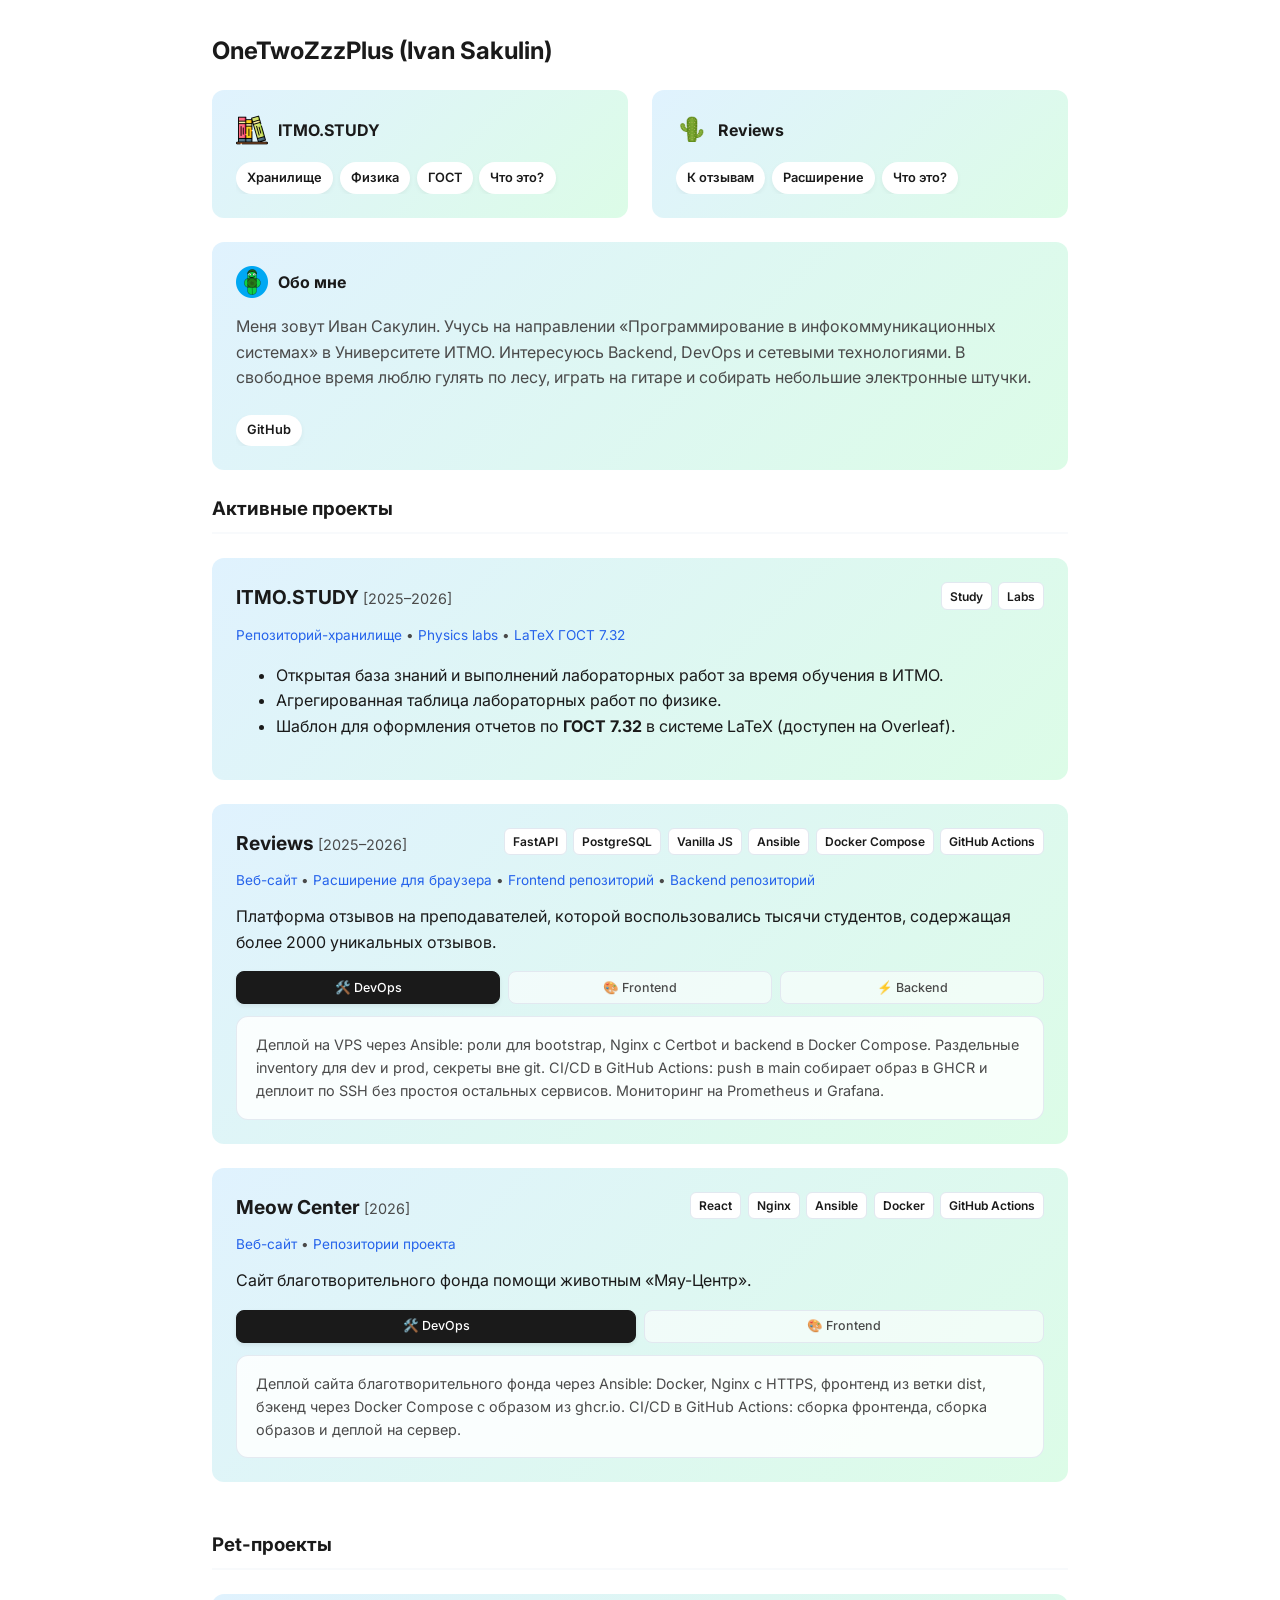
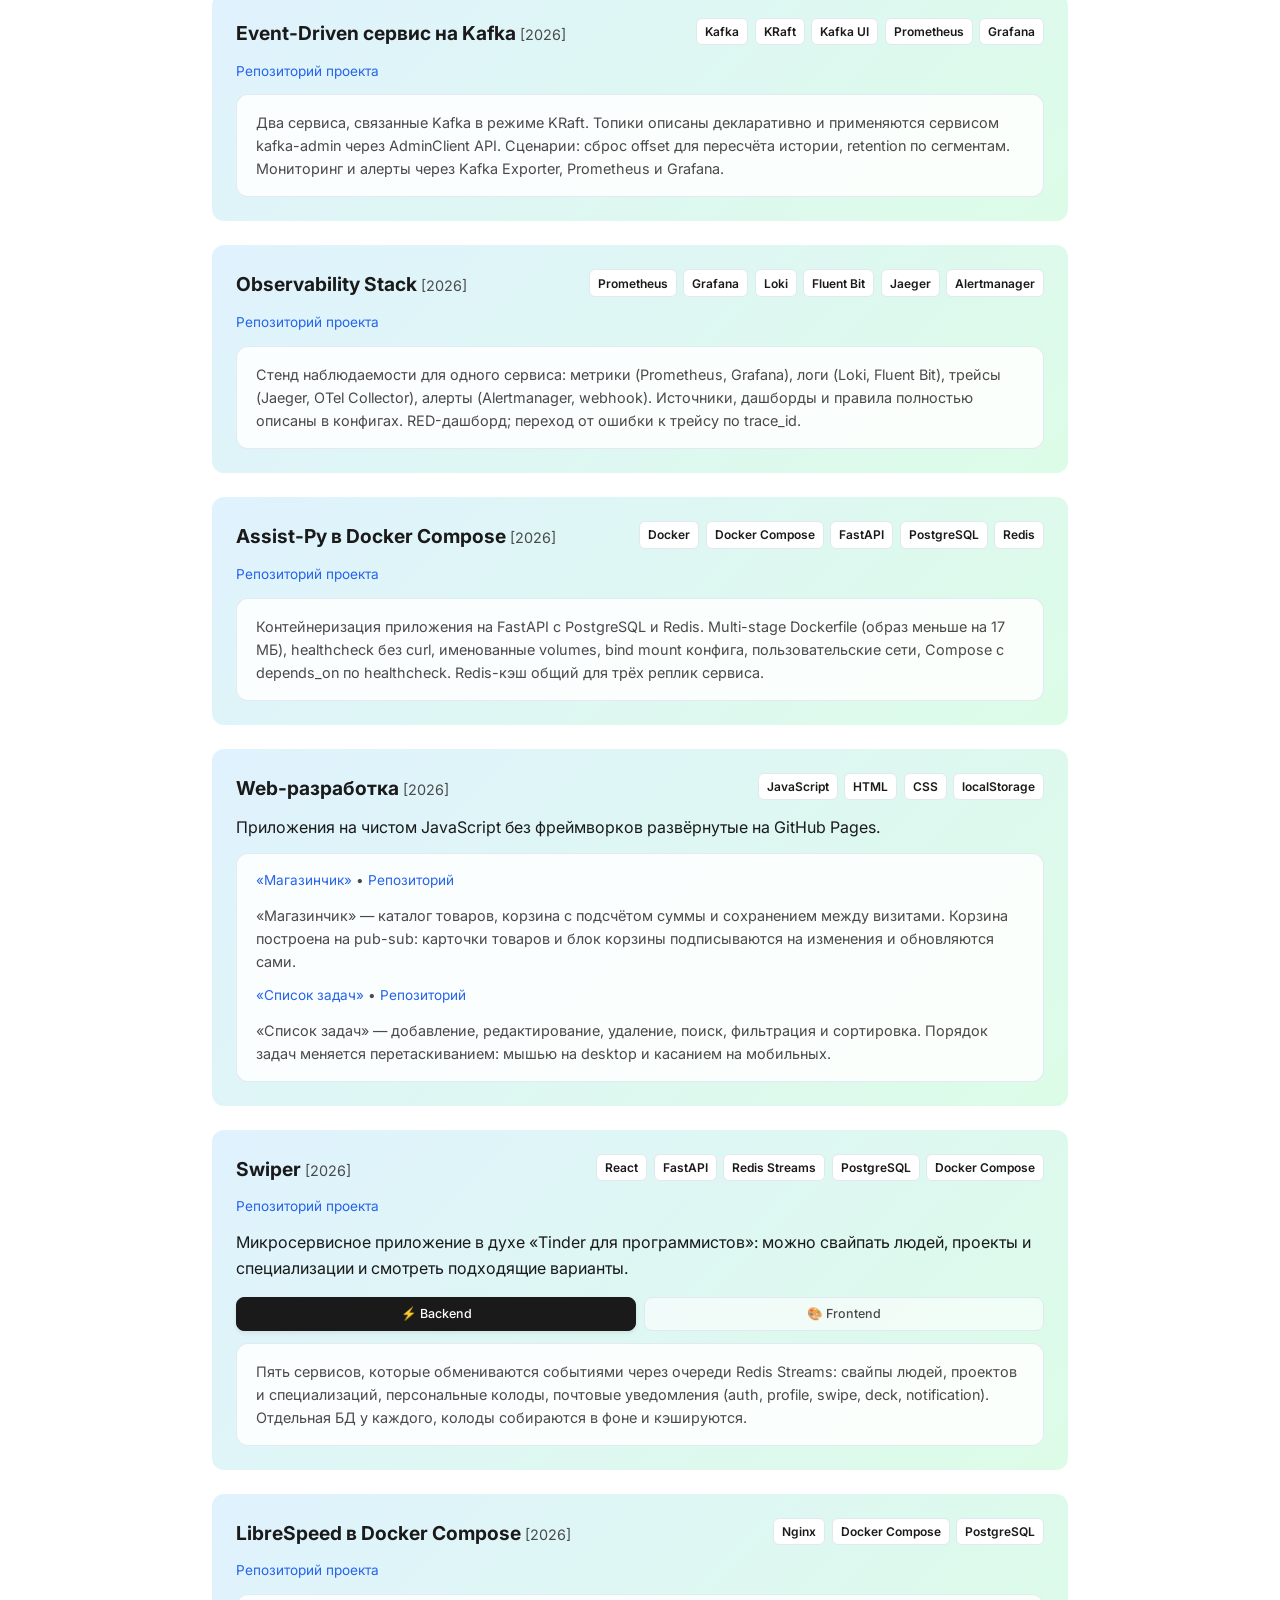
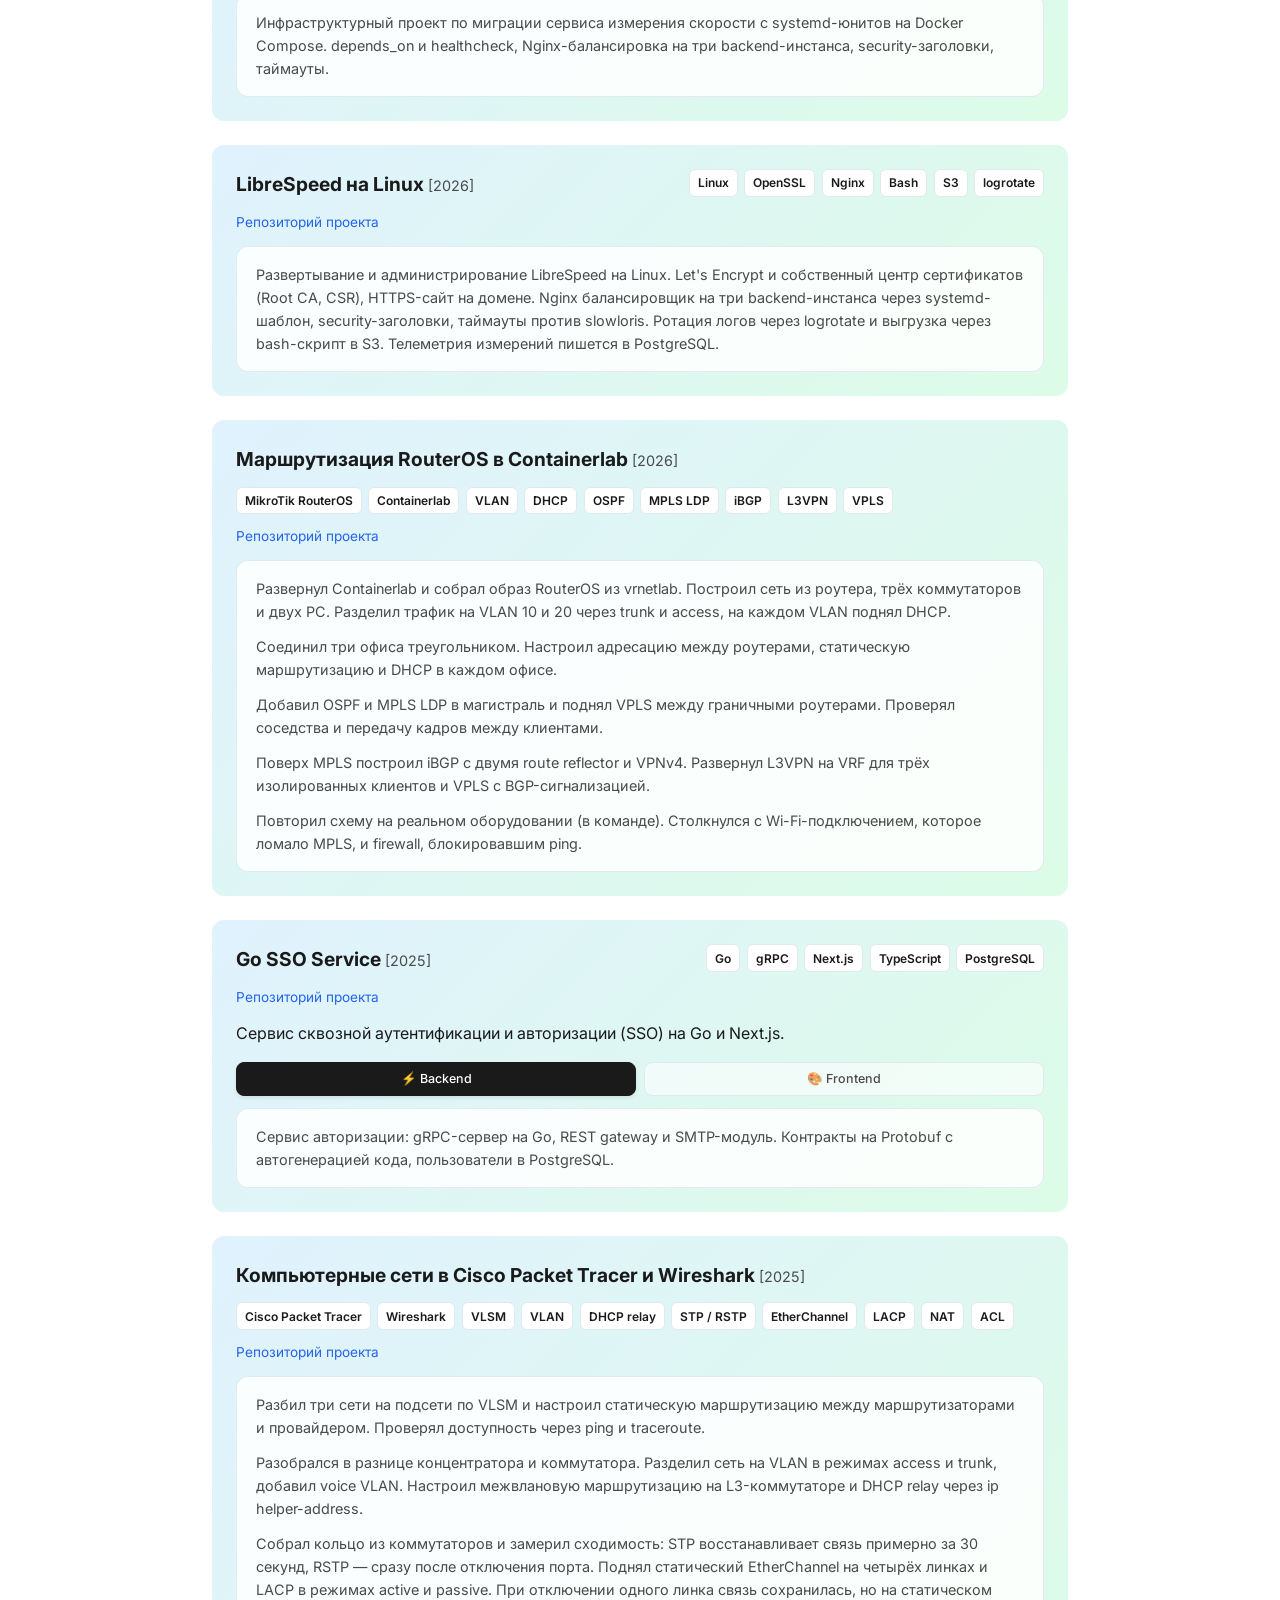
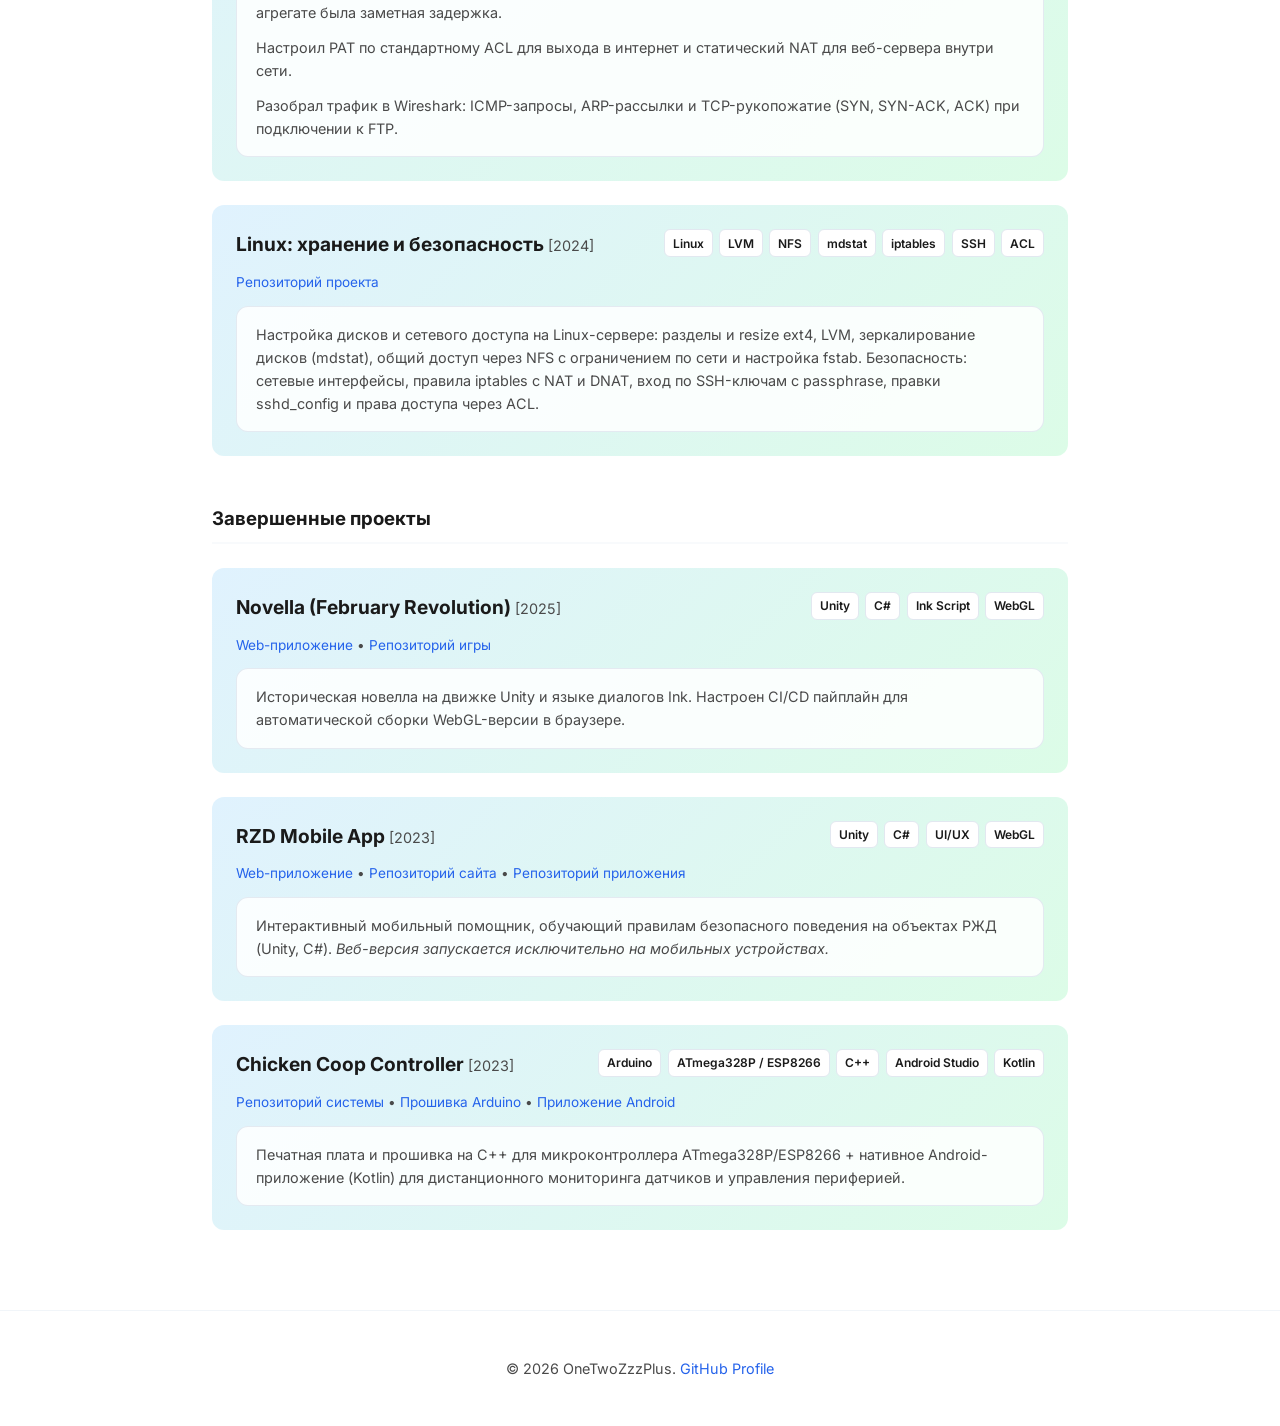
==== commit b6b75697: "Updated content" ====
--- a/index.html
+++ b/index.html
@@ -296,9 +296,8 @@
                             >
                         </div>
 
-                        Веб-сайт для благотворительного фонда помощи животным
-                        «Мяу-Центр». Настроеноно развертывание инфраструктуры в
-                        Ansible и CI/CD для обновлений.
+                        Сайт благотворительного фонда помощи животным
+                        «Мяу-Центр».
 
                         <div class="project-tabs">
                             <div class="tab-buttons grid-2-col">
@@ -458,7 +457,7 @@
                             </div>
                         </div>
                         Приложения на чистом JavaScript без фреймворков
-                        развернутые на GitHub Pages.
+                        развёрнутые на GitHub Pages.
 
                         <div class="tab-content" style="margin-top: 0.75rem">
                             <div class="project-links">
@@ -915,8 +914,12 @@
                             <p class="tab-text">
                                 Интерактивный мобильный помощник, обучающий
                                 правилам безопасного поведения на объектах РЖД
-                                (Unity, C#). (Веб-версия запускается
-                                исключительно на мобильных устройствах).
+                                (Unity, C#).
+
+                                <i>
+                                    Веб-версия запускается исключительно на
+                                    мобильных устройствах.
+                                </i>
                             </p>
                         </div>
                     </article>
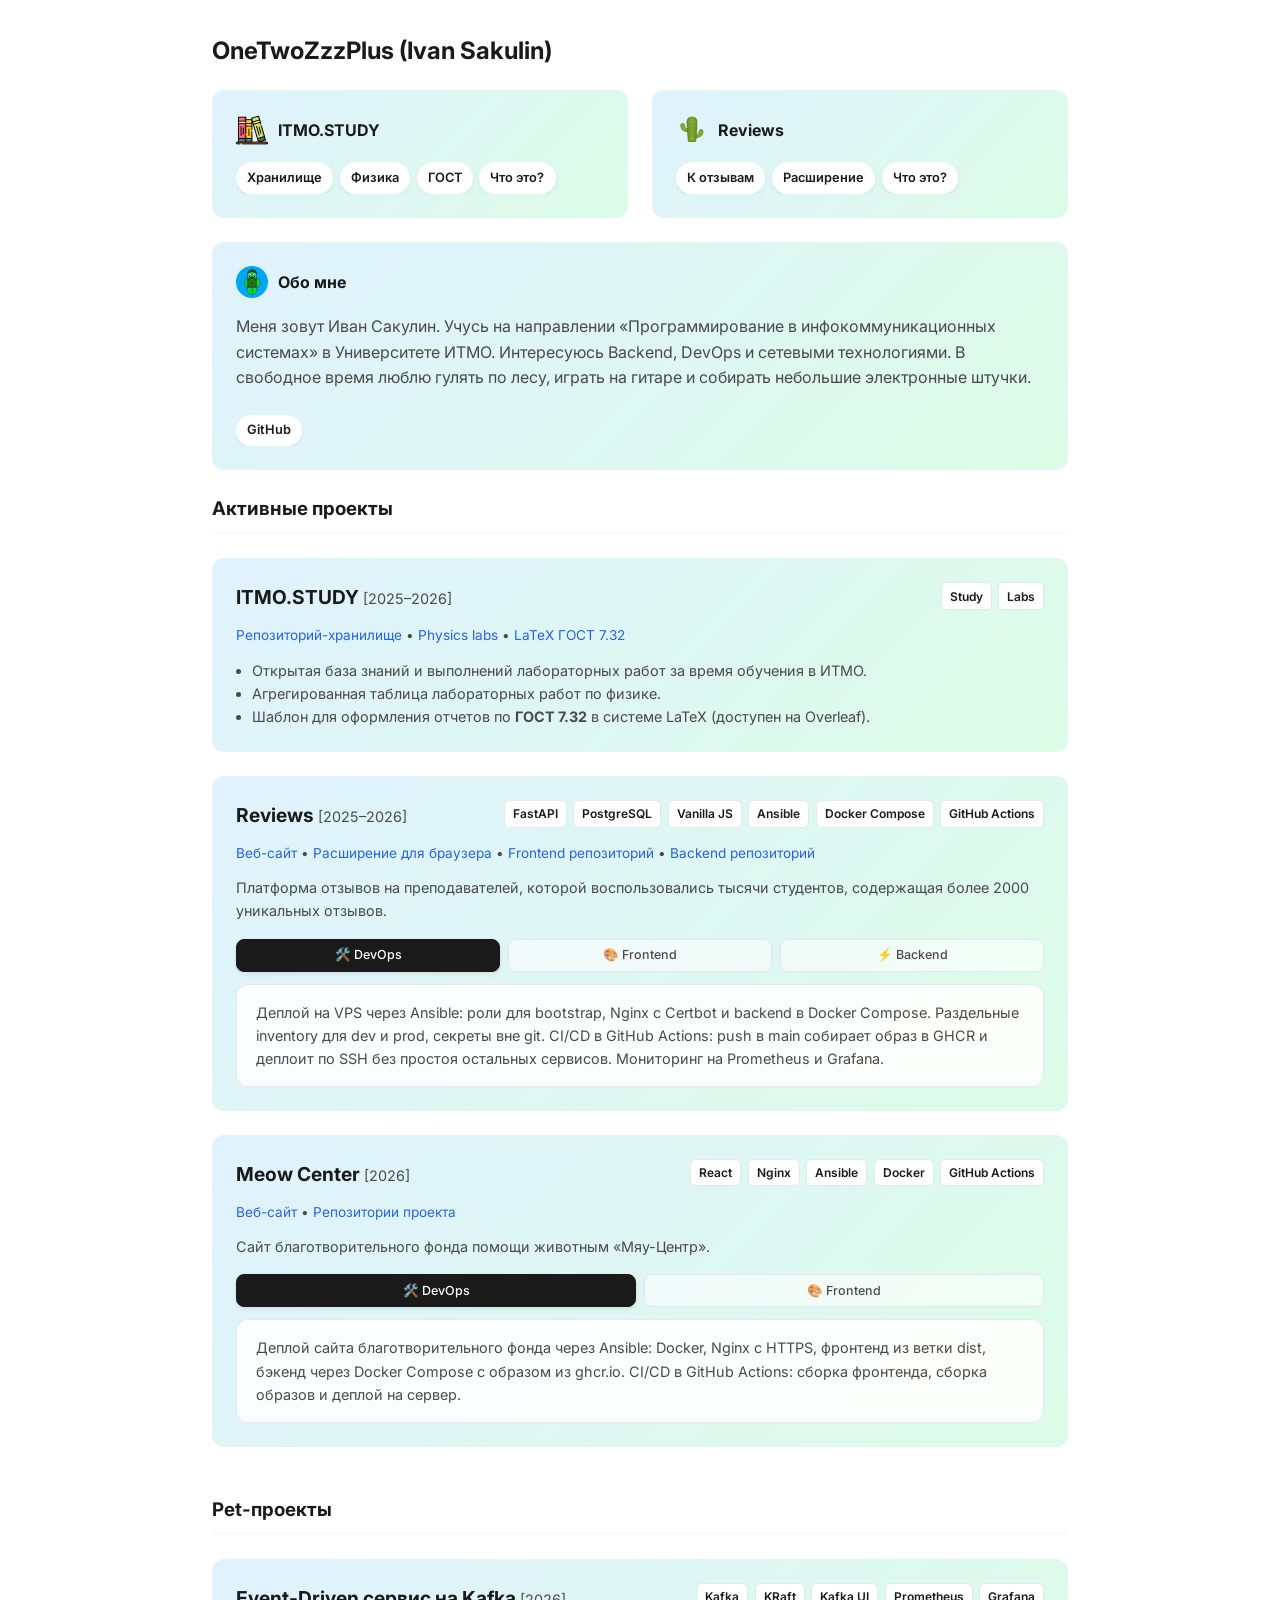
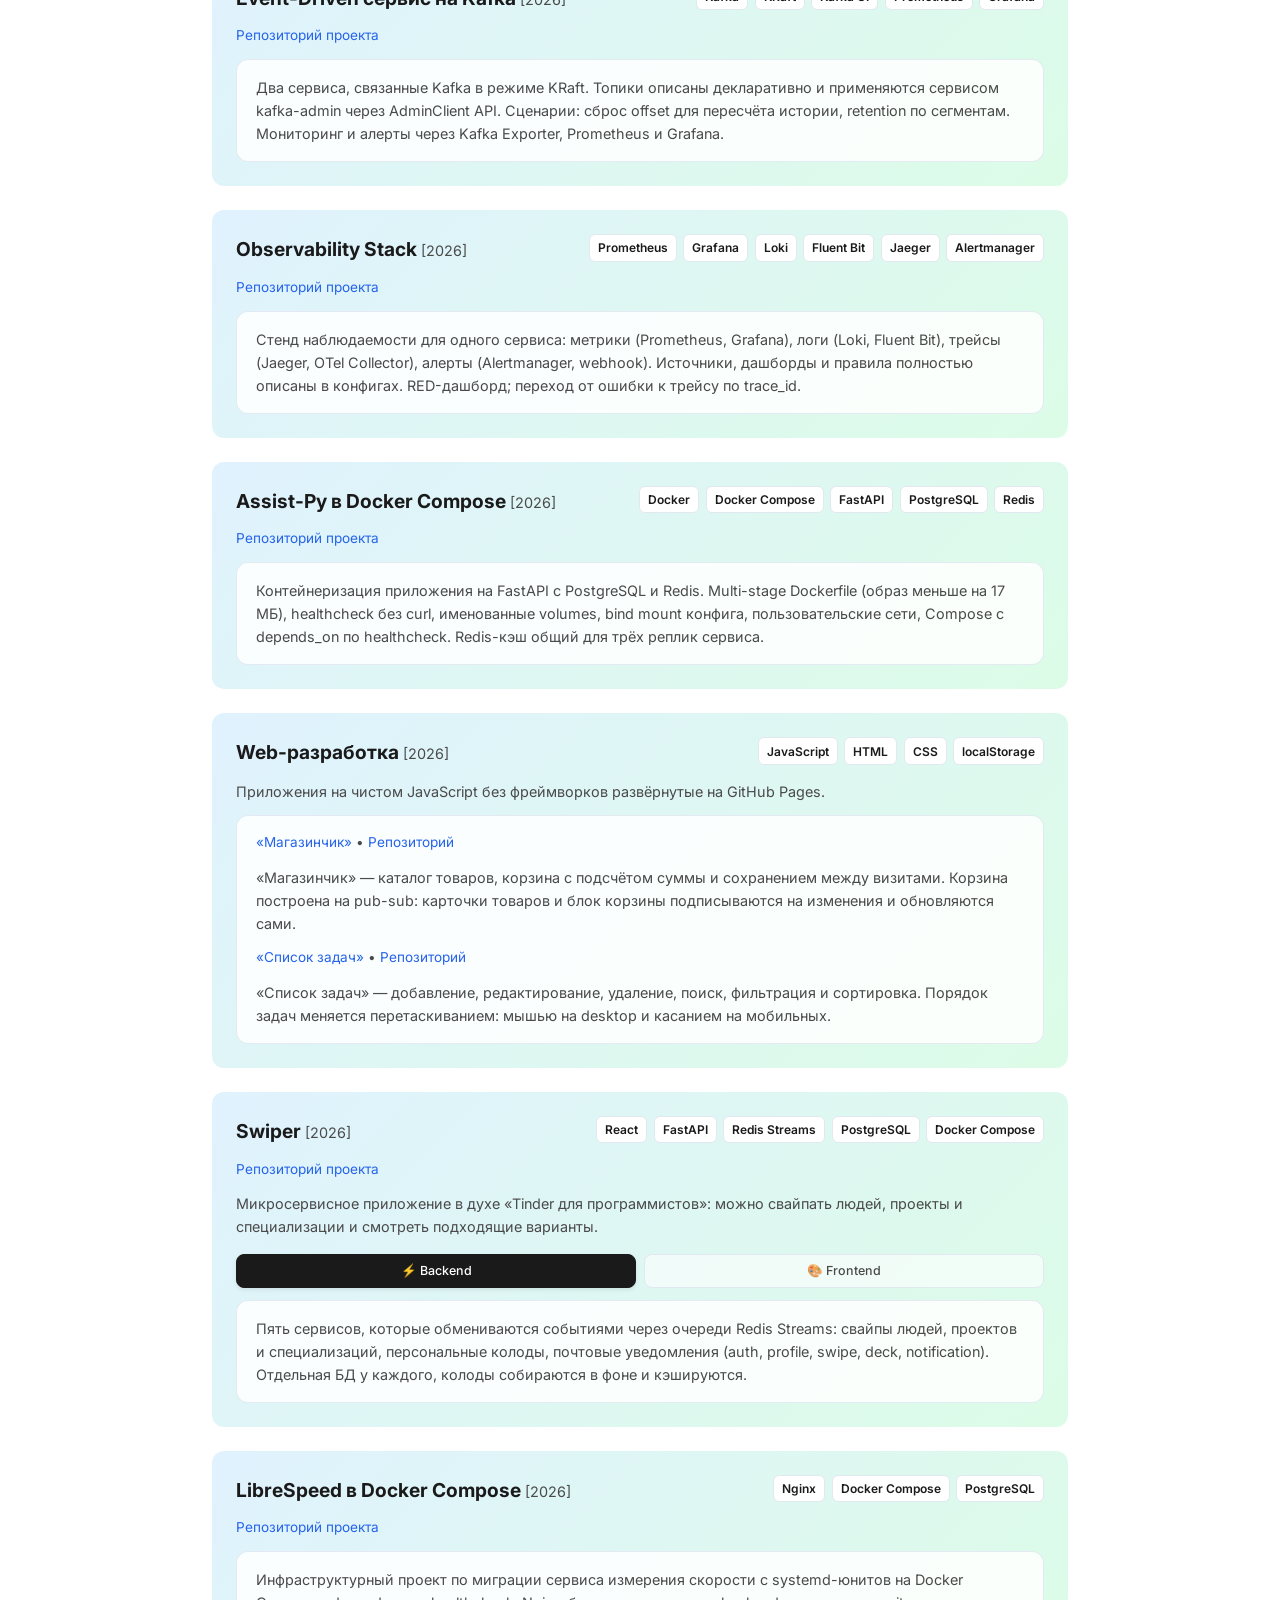
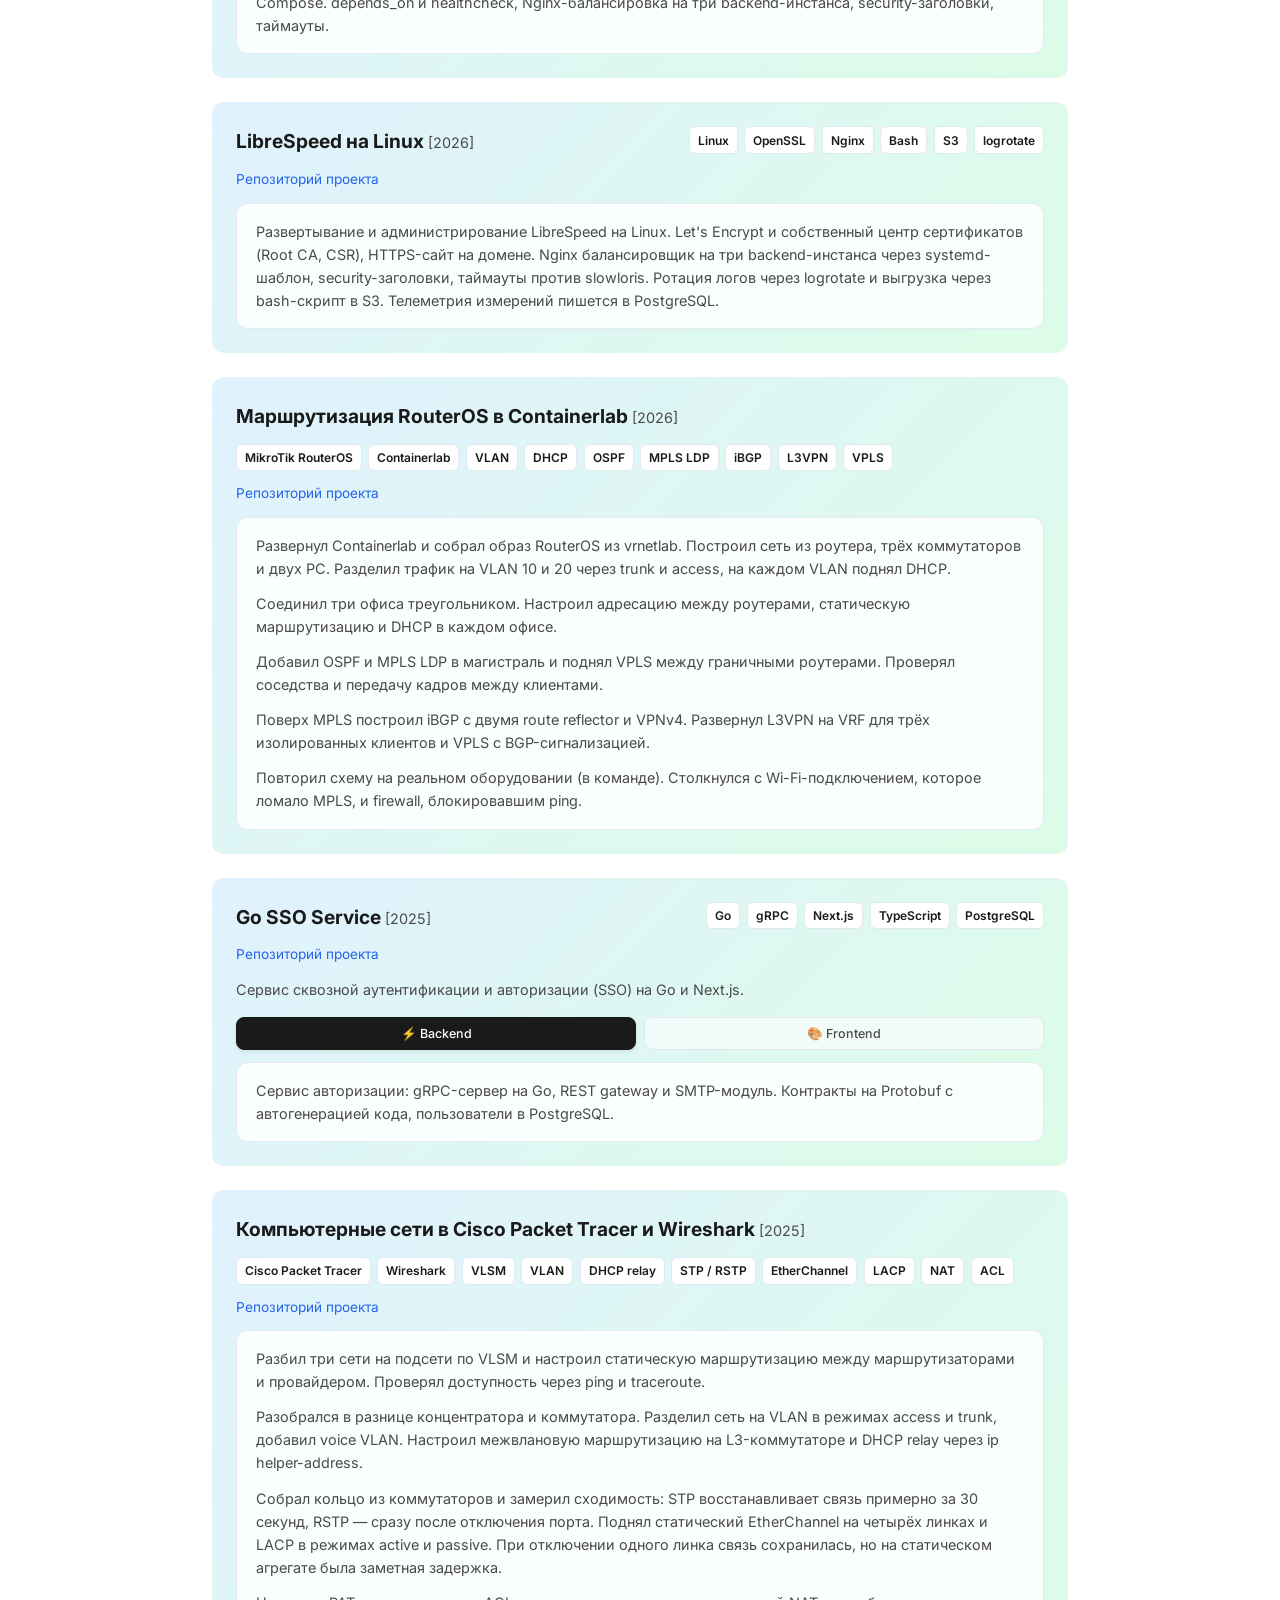
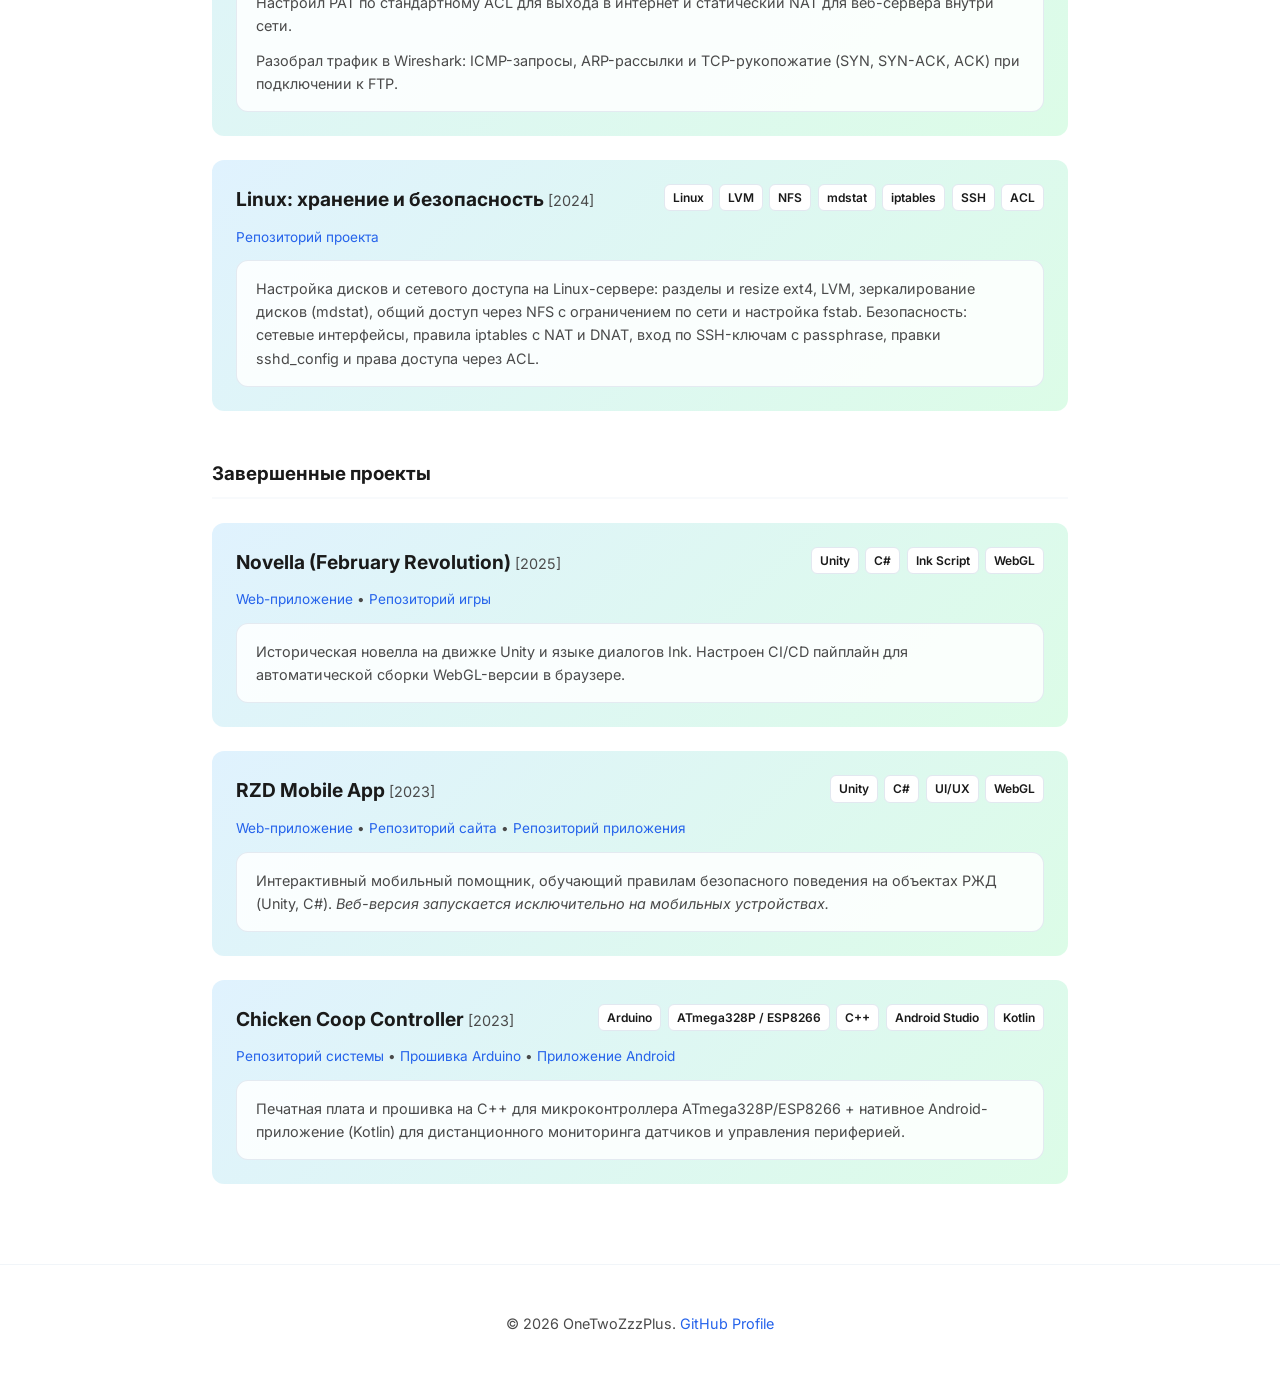
==== commit 24f70448: "Fixed tab-text content wrappers" ====
--- a/index.html
+++ b/index.html
@@ -12,6 +12,7 @@
             rel="stylesheet"
         />
         <link rel="stylesheet" href="style.css" />
+        <link rel="icon" href="assets/favicon.ico" type="image/x-icon" />
     </head>
     <body>
         <a href="en.html" class="lang-switch" style="display: none">EN</a>
@@ -147,7 +148,7 @@
                                 >LaTeX ГОСТ 7.32</a
                             >
                         </div>
-                        <ul class="project-bullets">
+                        <ul class="tab-text">
                             <li>
                                 Открытая база знаний и выполнений лабораторных
                                 работ за время обучения в ИТМО.
@@ -199,9 +200,11 @@
                             >
                         </div>
 
-                        Платформа отзывов на преподавателей, которой
-                        воспользовались тысячи студентов, содержащая более 2000
-                        уникальных отзывов.
+                        <p class="tab-text">
+                            Платформа отзывов на преподавателей, которой
+                            воспользовались тысячи студентов, содержащая более
+                            2000 уникальных отзывов.
+                        </p>
 
                         <div class="project-tabs">
                             <div class="tab-buttons">
@@ -295,10 +298,10 @@
                                 >Репозитории проекта</a
                             >
                         </div>
-
-                        Сайт благотворительного фонда помощи животным
-                        «Мяу-Центр».
-
+                        <p class="tab-text">
+                            Сайт благотворительного фонда помощи животным
+                            «Мяу-Центр».
+                        </p>
                         <div class="project-tabs">
                             <div class="tab-buttons grid-2-col">
                                 <span
@@ -456,9 +459,10 @@
                                 <span class="tag">localStorage</span>
                             </div>
                         </div>
-                        Приложения на чистом JavaScript без фреймворков
-                        развёрнутые на GitHub Pages.
-
+                        <p class="tab-text">
+                            Приложения на чистом JavaScript без фреймворков
+                            развёрнутые на GitHub Pages.
+                        </p>
                         <div class="tab-content" style="margin-top: 0.75rem">
                             <div class="project-links">
                                 <a
@@ -521,11 +525,11 @@
                                 >Репозиторий проекта</a
                             >
                         </div>
-
-                        Микросервисное приложение в духе «Tinder для
-                        программистов»: можно свайпать людей, проекты и
-                        специализации и смотреть подходящие варианты.
-
+                        <p class="tab-text">
+                            Микросервисное приложение в духе «Tinder для
+                            программистов»: можно свайпать людей, проекты и
+                            специализации и смотреть подходящие варианты.
+                        </p>
                         <div class="project-tabs">
                             <div class="tab-buttons grid-2-col">
                                 <span
@@ -708,10 +712,10 @@
                                 >Репозиторий проекта</a
                             >
                         </div>
-
-                        Cервис сквозной аутентификации и авторизации (SSO) на Go
-                        и Next.js.
-
+                        <p class="tab-text">
+                            Cервис сквозной аутентификации и авторизации (SSO)
+                            на Go и Next.js.
+                        </p>
                         <div class="project-tabs">
                             <div class="tab-buttons grid-2-col">
                                 <span
--- a/style.css
+++ b/style.css
@@ -285,6 +285,10 @@
     color: var(--text-secondary);
 }
 
+ul.tab-text {
+    padding-left: 1rem;
+}
+
 @keyframes fadeIn {
     from {
         opacity: 0;
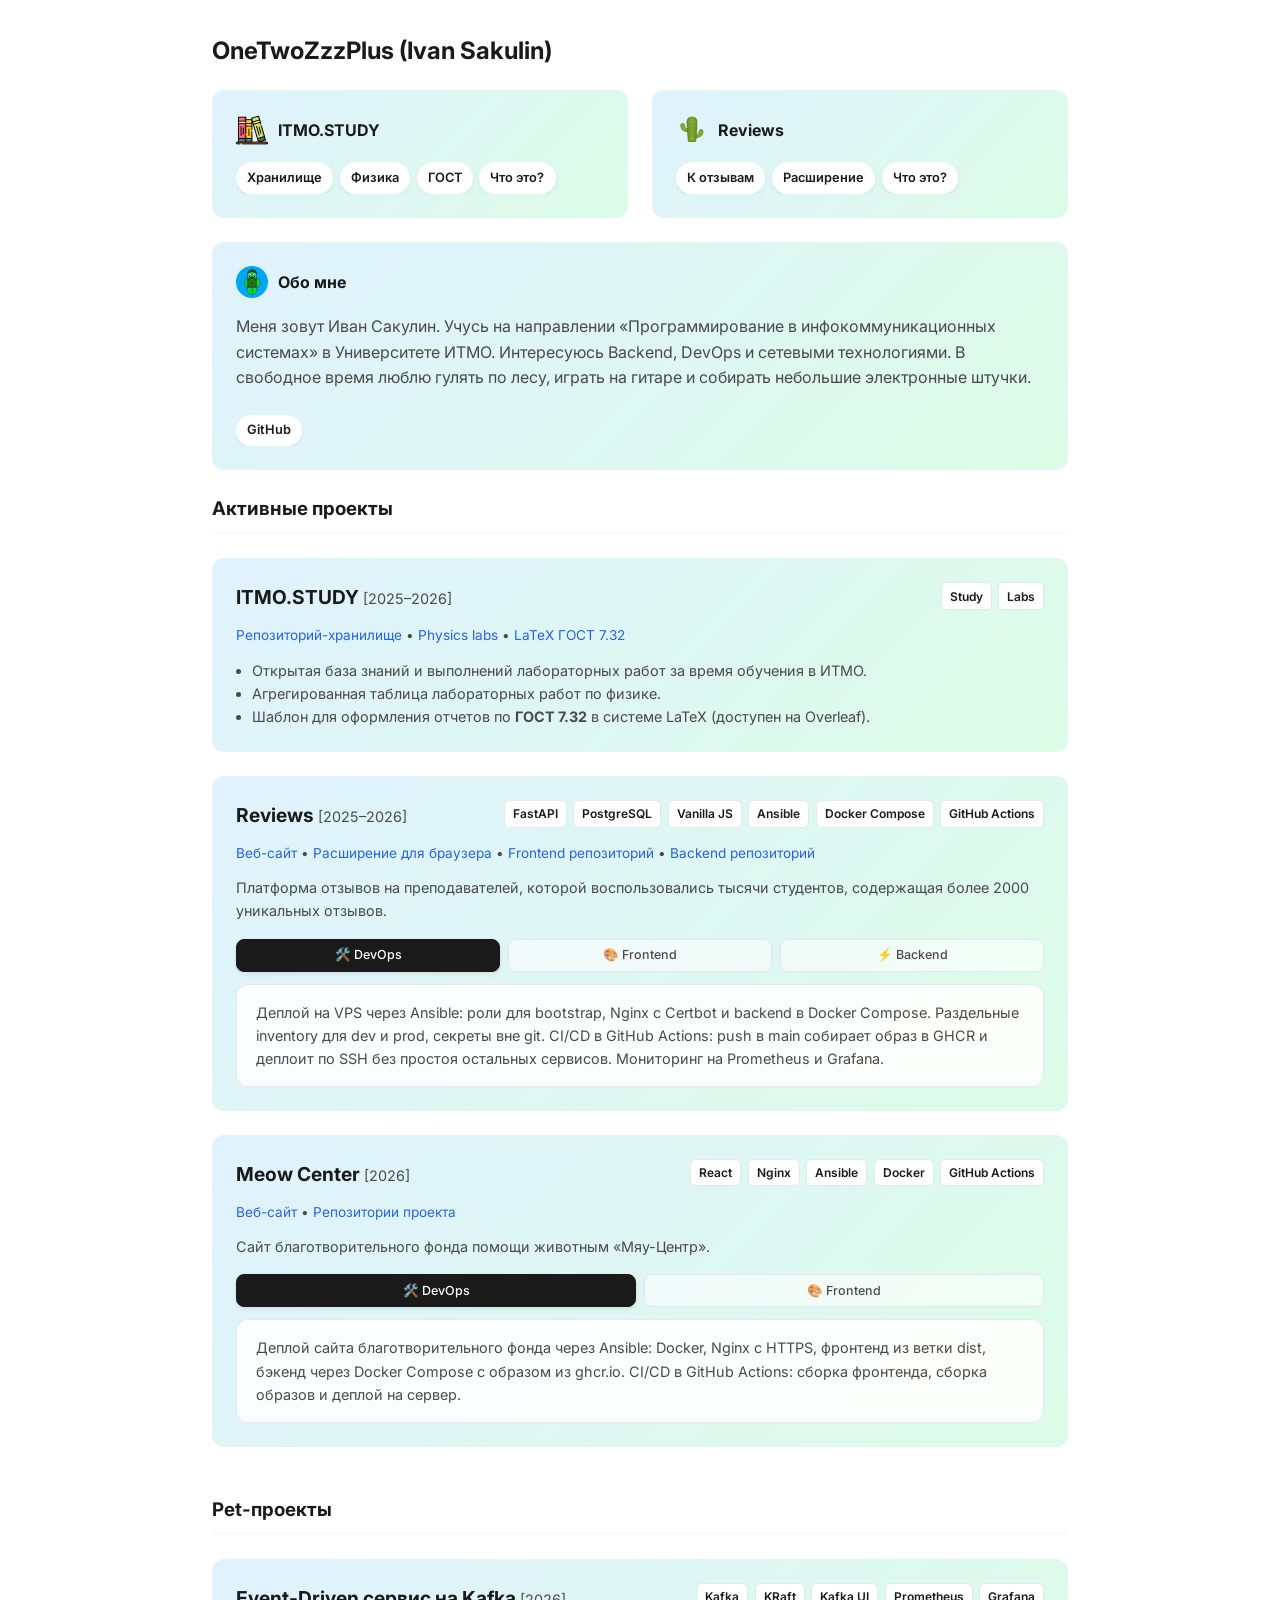
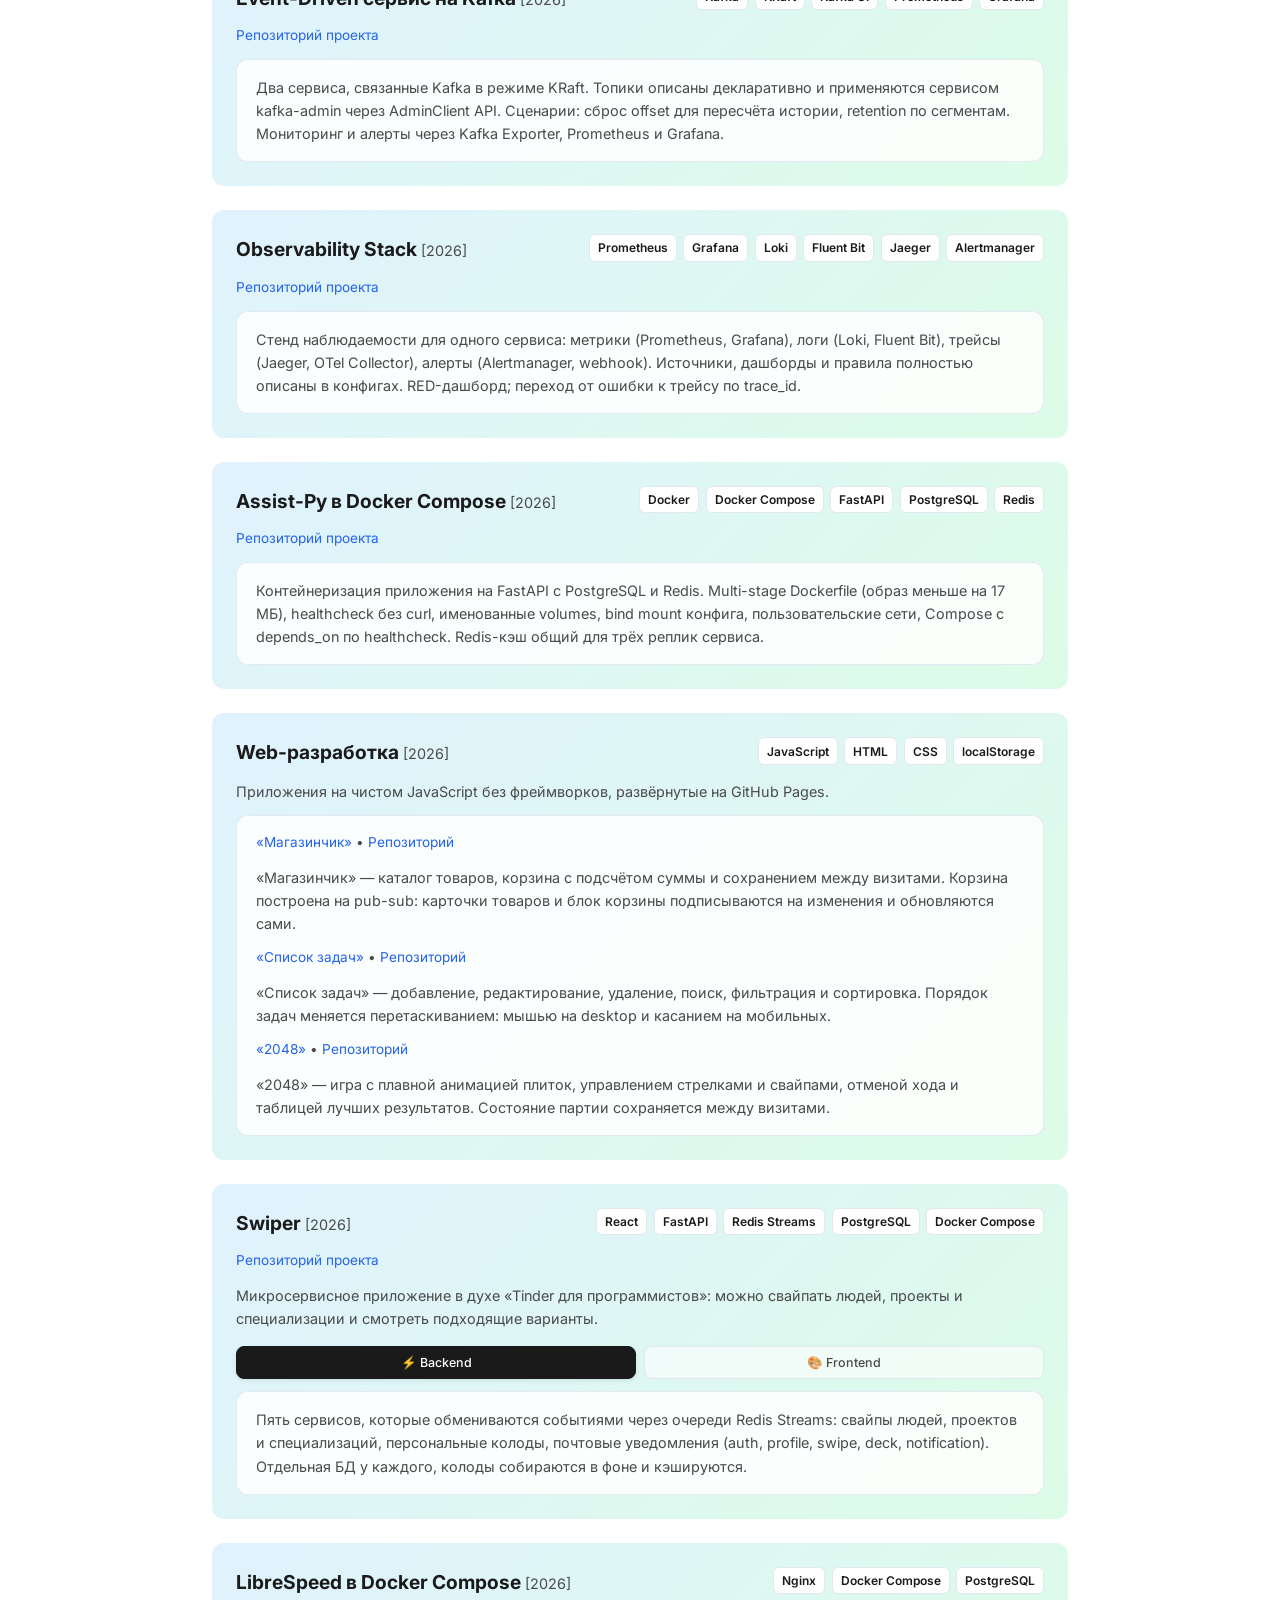
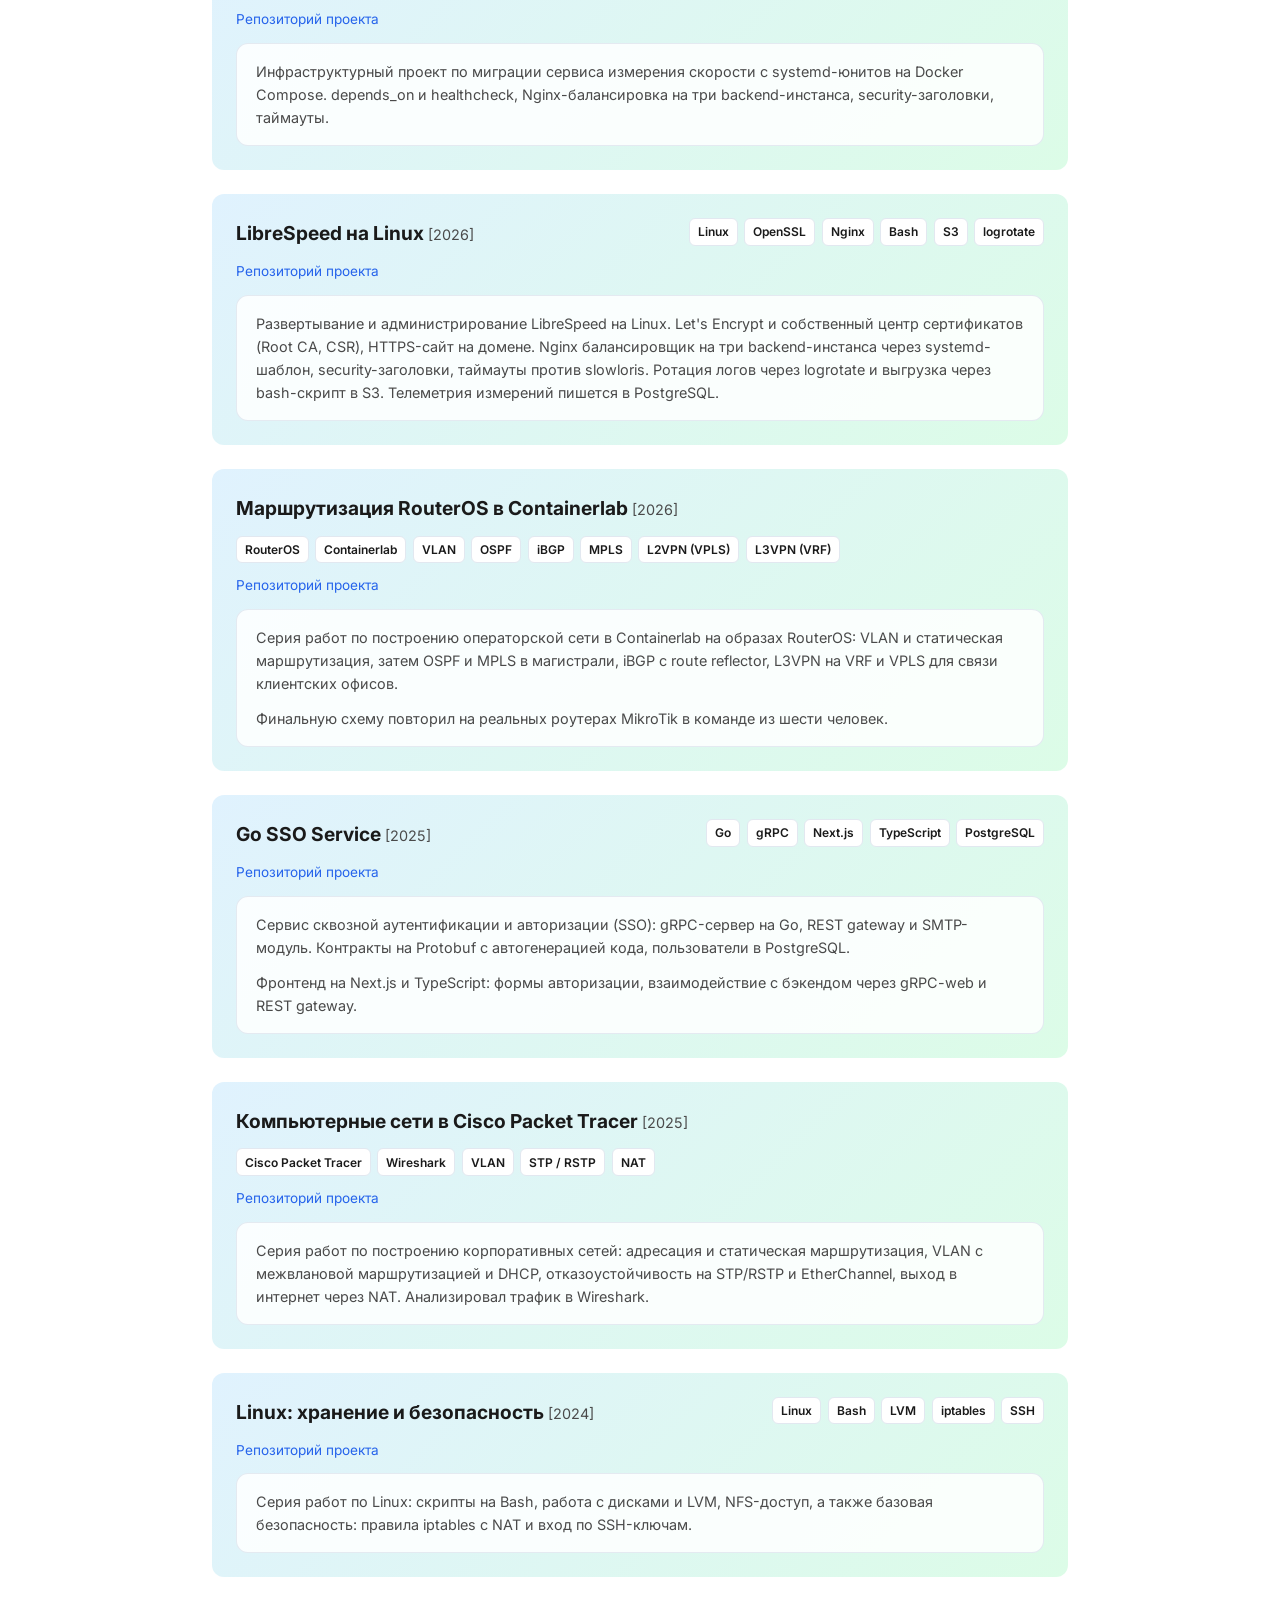
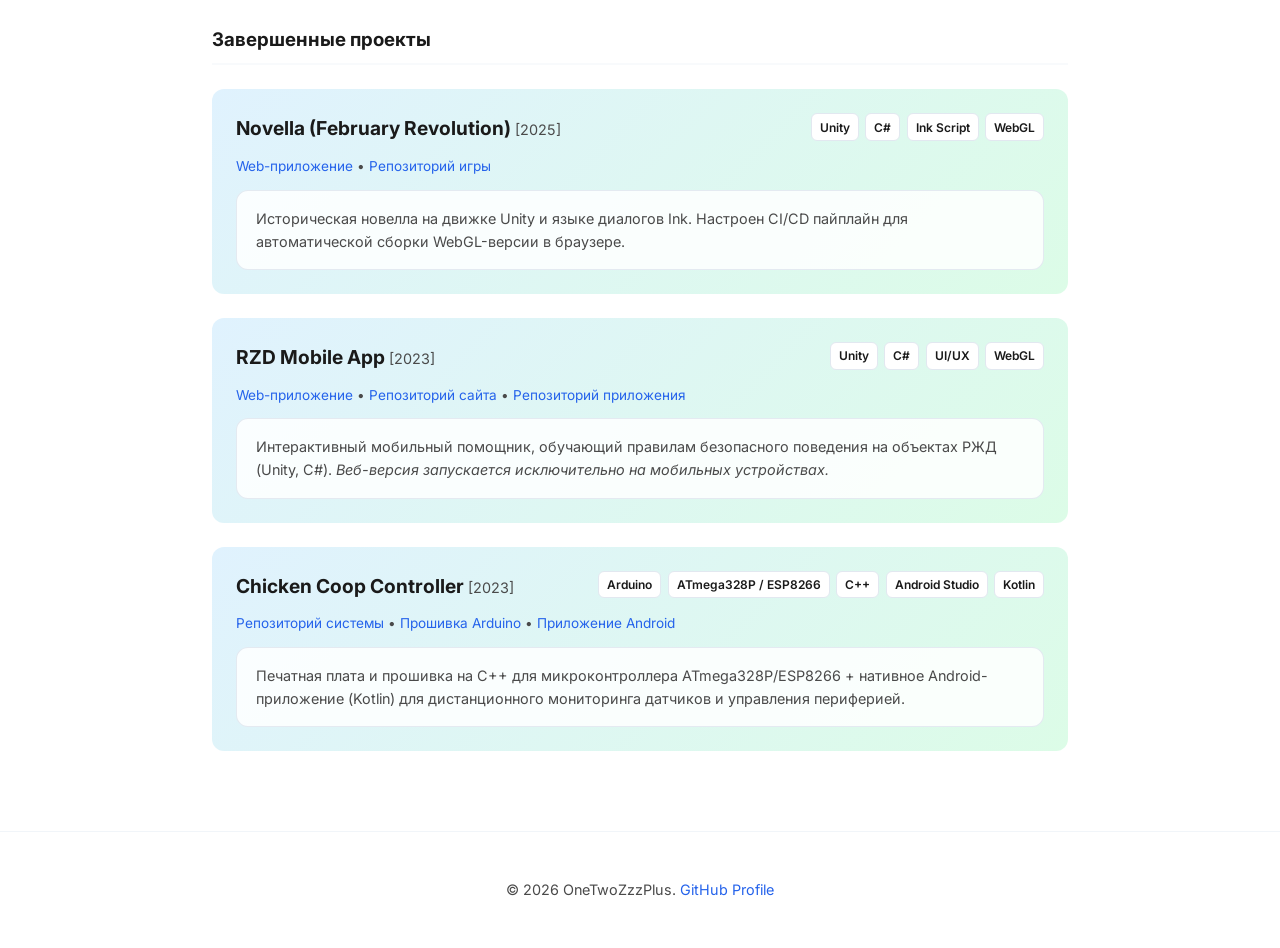
==== commit cfd3a732: "Updated content" ====
--- a/index.html
+++ b/index.html
@@ -460,7 +460,7 @@
                             </div>
                         </div>
                         <p class="tab-text">
-                            Приложения на чистом JavaScript без фреймворков
+                            Приложения на чистом JavaScript без фреймворков,
                             развёрнутые на GitHub Pages.
                         </p>
                         <div class="tab-content" style="margin-top: 0.75rem">
@@ -502,6 +502,26 @@
                                 удаление, поиск, фильтрация и сортировка.
                                 Порядок задач меняется перетаскиванием: мышью на
                                 desktop и касанием на мобильных.
+                            </p>
+                            <div
+                                class="project-links"
+                                style="margin-top: 0.75rem"
+                            >
+                                <a
+                                    href="https://onetwozzzplus.github.io/web-lab-3"
+                                    >«2048»</a
+                                >
+                                •
+                                <a
+                                    href="https://github.com/OneTwoZzzPlus/web-lab-3"
+                                    >Репозиторий</a
+                                >
+                            </div>
+                            <p class="tab-text">
+                                «2048» — игра с плавной анимацией плиток,
+                                управлением стрелками и свайпами, отменой хода и
+                                таблицей лучших результатов. Состояние партии
+                                сохраняется между визитами.
                             </p>
                         </div>
                     </article>
@@ -642,15 +662,14 @@
                                 <span class="project-date">[2026]</span>
                             </h4>
                             <div class="project-tags">
-                                <span class="tag">MikroTik RouterOS</span>
+                                <span class="tag">RouterOS</span>
                                 <span class="tag">Containerlab</span>
                                 <span class="tag">VLAN</span>
-                                <span class="tag">DHCP</span>
                                 <span class="tag">OSPF</span>
-                                <span class="tag">MPLS LDP</span>
                                 <span class="tag">iBGP</span>
-                                <span class="tag">L3VPN</span>
-                                <span class="tag">VPLS</span>
+                                <span class="tag">MPLS</span>
+                                <span class="tag">L2VPN (VPLS) </span>
+                                <span class="tag">L3VPN (VRF) </span>
                             </div>
                         </div>
                         <div class="project-links">
@@ -661,33 +680,15 @@
                         </div>
                         <div class="tab-content">
                             <p class="tab-text">
-                                Развернул Containerlab и собрал образ RouterOS
-                                из vrnetlab. Построил сеть из роутера, трёх
-                                коммутаторов и двух PC. Разделил трафик на VLAN
-                                10 и 20 через trunk и access, на каждом VLAN
-                                поднял DHCP.
-                            </p>
-                            <p class="tab-text" style="margin-top: 0.75rem">
-                                Соединил три офиса треугольником. Настроил
-                                адресацию между роутерами, статическую
-                                маршрутизацию и DHCP в каждом офисе.
-                            </p>
-                            <p class="tab-text" style="margin-top: 0.75rem">
-                                Добавил OSPF и MPLS LDP в магистраль и поднял
-                                VPLS между граничными роутерами. Проверял
-                                соседства и передачу кадров между клиентами.
-                            </p>
-                            <p class="tab-text" style="margin-top: 0.75rem">
-                                Поверх MPLS построил iBGP с двумя route
-                                reflector и VPNv4. Развернул L3VPN на VRF для
-                                трёх изолированных клиентов и VPLS с
-                                BGP-сигнализацией.
-                            </p>
-                            <p class="tab-text" style="margin-top: 0.75rem">
-                                Повторил схему на реальном оборудовании (в
-                                команде). Столкнулся с Wi-Fi-подключением,
-                                которое ломало MPLS, и firewall, блокировавшим
-                                ping.
+                                Серия работ по построению операторской сети в
+                                Containerlab на образах RouterOS: VLAN и
+                                статическая маршрутизация, затем OSPF и MPLS в
+                                магистрали, iBGP с route reflector, L3VPN на VRF
+                                и VPLS для связи клиентских офисов.
+                            </p>
+                            <p class="tab-text">
+                                Финальную схему повторил на реальных роутерах
+                                MikroTik в команде из шести человек.
                             </p>
                         </div>
                     </article>
@@ -712,65 +713,33 @@
                                 >Репозиторий проекта</a
                             >
                         </div>
-                        <p class="tab-text">
-                            Cервис сквозной аутентификации и авторизации (SSO)
-                            на Go и Next.js.
-                        </p>
-                        <div class="project-tabs">
-                            <div class="tab-buttons grid-2-col">
-                                <span
-                                    class="tab-btn active"
-                                    role="button"
-                                    tabindex="0"
-                                    data-tab="backend"
-                                    >⚡ Backend</span
-                                >
-                                <span
-                                    class="tab-btn"
-                                    role="button"
-                                    tabindex="0"
-                                    data-tab="frontend"
-                                    >🎨 Frontend</span
-                                >
-                            </div>
-
-                            <div class="tab-content" data-tab="backend">
-                                <p class="tab-text">
-                                    Сервис авторизации: gRPC-сервер на Go, REST
-                                    gateway и SMTP-модуль. Контракты на Protobuf
-                                    с автогенерацией кода, пользователи в
-                                    PostgreSQL.
-                                </p>
-                            </div>
-
-                            <div class="tab-content" data-tab="frontend">
-                                <p class="tab-text">
-                                    Фронтенд на Next.js и TypeScript: формы
-                                    авторизации, взаимодействие с бэкендом через
-                                    gRPC-web и REST gateway.
-                                </p>
-                            </div>
+                        <div class="tab-content">
+                            <p class="tab-text">
+                                Сервис сквозной аутентификации и авторизации
+                                (SSO): gRPC-сервер на Go, REST gateway и
+                                SMTP-модуль. Контракты на Protobuf с
+                                автогенерацией кода, пользователи в PostgreSQL.
+                            </p>
+                            <p class="tab-text">
+                                Фронтенд на Next.js и TypeScript: формы
+                                авторизации, взаимодействие с бэкендом через
+                                gRPC-web и REST gateway.
+                            </p>
                         </div>
                     </article>
 
                     <article class="project-card" id="proj-cisco">
                         <div class="project-header">
                             <h4>
-                                Компьютерные сети в Cisco Packet Tracer и
-                                Wireshark
+                                Компьютерные сети в Cisco Packet Tracer
                                 <span class="project-date">[2025]</span>
                             </h4>
                             <div class="project-tags">
                                 <span class="tag">Cisco Packet Tracer</span>
                                 <span class="tag">Wireshark</span>
-                                <span class="tag">VLSM</span>
                                 <span class="tag">VLAN</span>
-                                <span class="tag">DHCP relay</span>
                                 <span class="tag">STP / RSTP</span>
-                                <span class="tag">EtherChannel</span>
-                                <span class="tag">LACP</span>
                                 <span class="tag">NAT</span>
-                                <span class="tag">ACL</span>
                             </div>
                         </div>
                         <div class="project-links">
@@ -781,37 +750,12 @@
                         </div>
                         <div class="tab-content">
                             <p class="tab-text">
-                                Разбил три сети на подсети по VLSM и настроил
-                                статическую маршрутизацию между маршрутизаторами
-                                и провайдером. Проверял доступность через ping и
-                                traceroute.
-                            </p>
-                            <p class="tab-text" style="margin-top: 0.75rem">
-                                Разобрался в разнице концентратора и
-                                коммутатора. Разделил сеть на VLAN в режимах
-                                access и trunk, добавил voice VLAN. Настроил
-                                межвлановую маршрутизацию на L3-коммутаторе и
-                                DHCP relay через ip helper-address.
-                            </p>
-                            <p class="tab-text" style="margin-top: 0.75rem">
-                                Собрал кольцо из коммутаторов и замерил
-                                сходимость: STP восстанавливает связь примерно
-                                за 30 секунд, RSTP — сразу после отключения
-                                порта. Поднял статический EtherChannel на
-                                четырёх линках и LACP в режимах active и
-                                passive. При отключении одного линка связь
-                                сохранилась, но на статическом агрегате была
-                                заметная задержка.
-                            </p>
-                            <p class="tab-text" style="margin-top: 0.75rem">
-                                Настроил PAT по стандартному ACL для выхода в
-                                интернет и статический NAT для веб-сервера
-                                внутри сети.
-                            </p>
-                            <p class="tab-text" style="margin-top: 0.75rem">
-                                Разобрал трафик в Wireshark: ICMP-запросы,
-                                ARP-рассылки и TCP-рукопожатие (SYN, SYN-ACK,
-                                ACK) при подключении к FTP.
+                                Серия работ по построению корпоративных сетей:
+                                адресация и статическая маршрутизация, VLAN с
+                                межвлановой маршрутизацией и DHCP,
+                                отказоустойчивость на STP/RSTP и EtherChannel,
+                                выход в интернет через NAT. Анализировал трафик
+                                в Wireshark.
                             </p>
                         </div>
                     </article>
@@ -824,12 +768,10 @@
                             </h4>
                             <div class="project-tags">
                                 <span class="tag">Linux</span>
+                                <span class="tag">Bash</span>
                                 <span class="tag">LVM</span>
-                                <span class="tag">NFS</span>
-                                <span class="tag">mdstat</span>
                                 <span class="tag">iptables</span>
                                 <span class="tag">SSH</span>
-                                <span class="tag">ACL</span>
                             </div>
                         </div>
                         <div class="project-links">
@@ -840,14 +782,10 @@
                         </div>
                         <div class="tab-content">
                             <p class="tab-text">
-                                Настройка дисков и сетевого доступа на
-                                Linux-сервере: разделы и resize ext4, LVM,
-                                зеркалирование дисков (mdstat), общий доступ
-                                через NFS с ограничением по сети и настройка
-                                fstab. Безопасность: сетевые интерфейсы, правила
-                                iptables с NAT и DNAT, вход по SSH-ключам с
-                                passphrase, правки sshd_config и права доступа
-                                через ACL.
+                                Серия работ по Linux: скрипты на Bash, работа с
+                                дисками и LVM, NFS-доступ, а также базовая
+                                безопасность: правила iptables с NAT и вход по
+                                SSH-ключам.
                             </p>
                         </div>
                     </article>
--- a/style.css
+++ b/style.css
@@ -285,6 +285,14 @@
     color: var(--text-secondary);
 }
 
+p.tab-text {
+    margin-top: 0.75rem;
+}
+
+p.tab-text:first-child {
+    margin-top: 0;
+}
+
 ul.tab-text {
     padding-left: 1rem;
 }
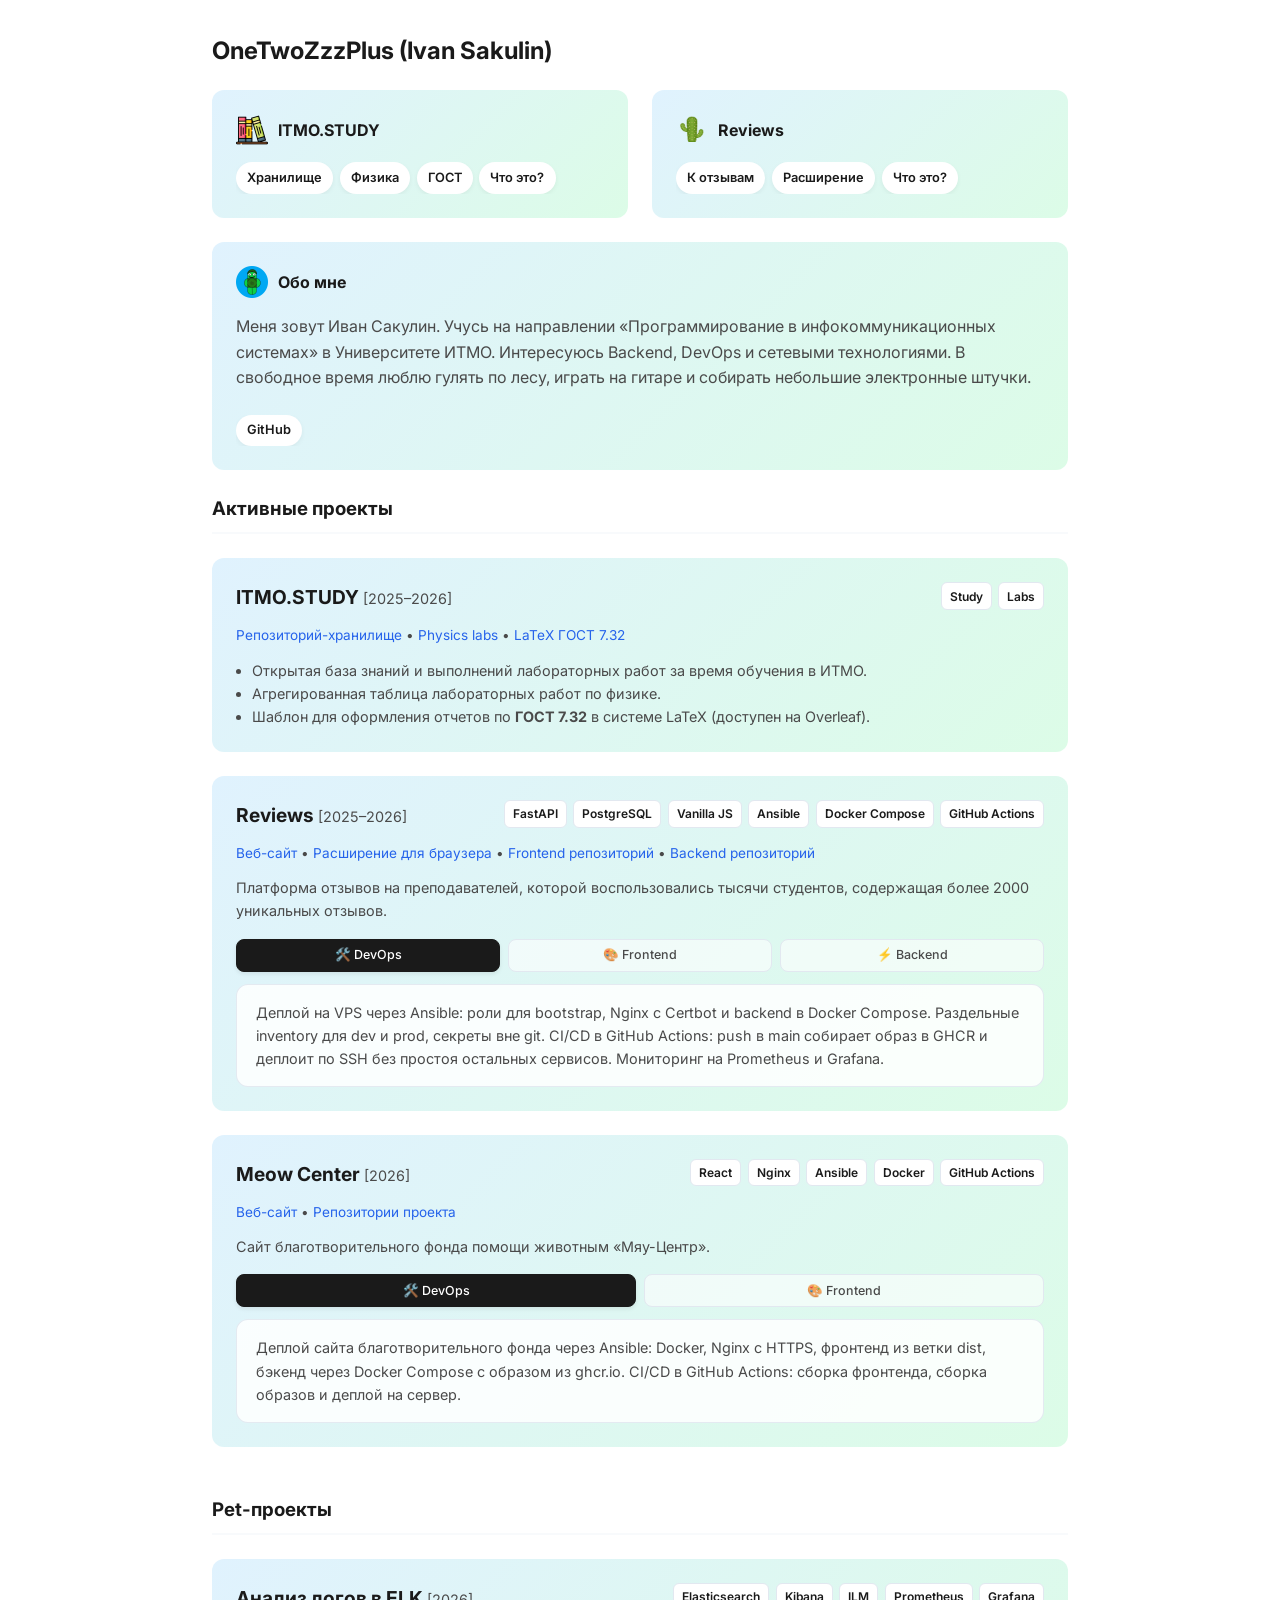
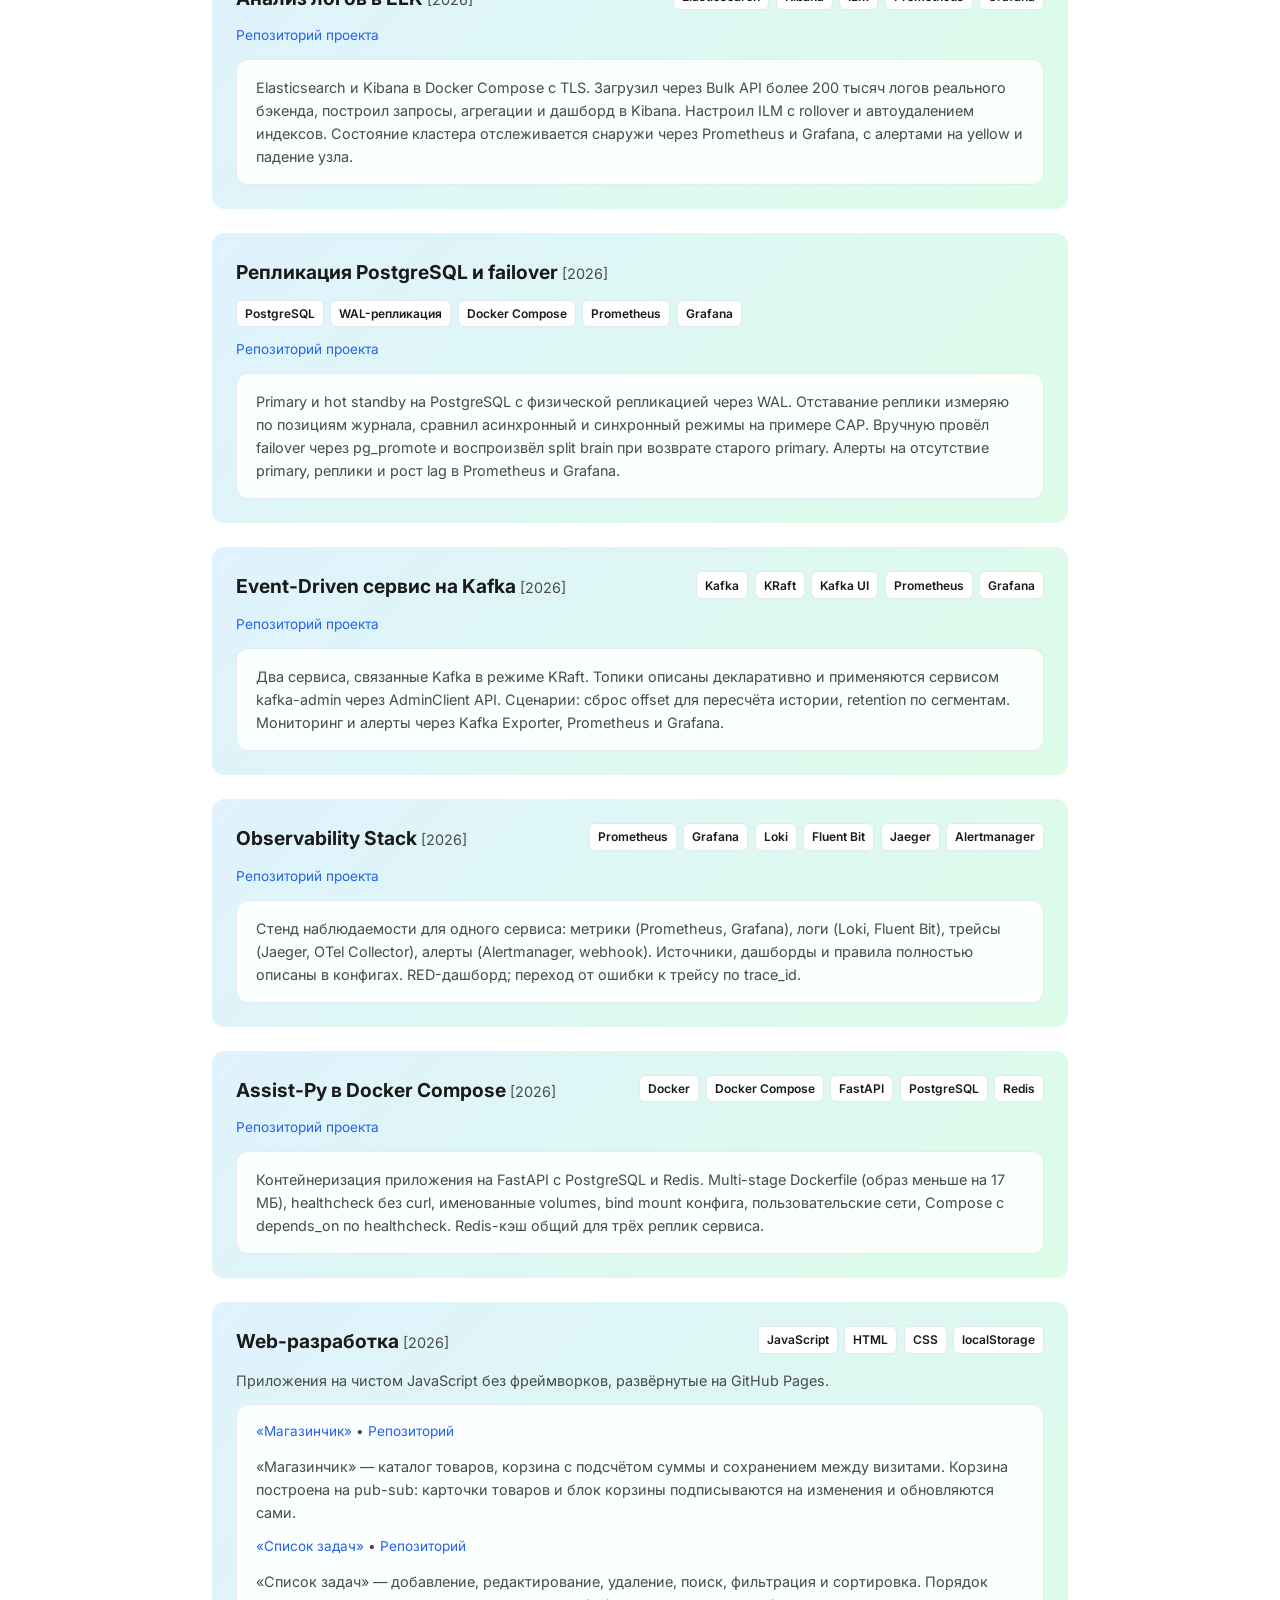
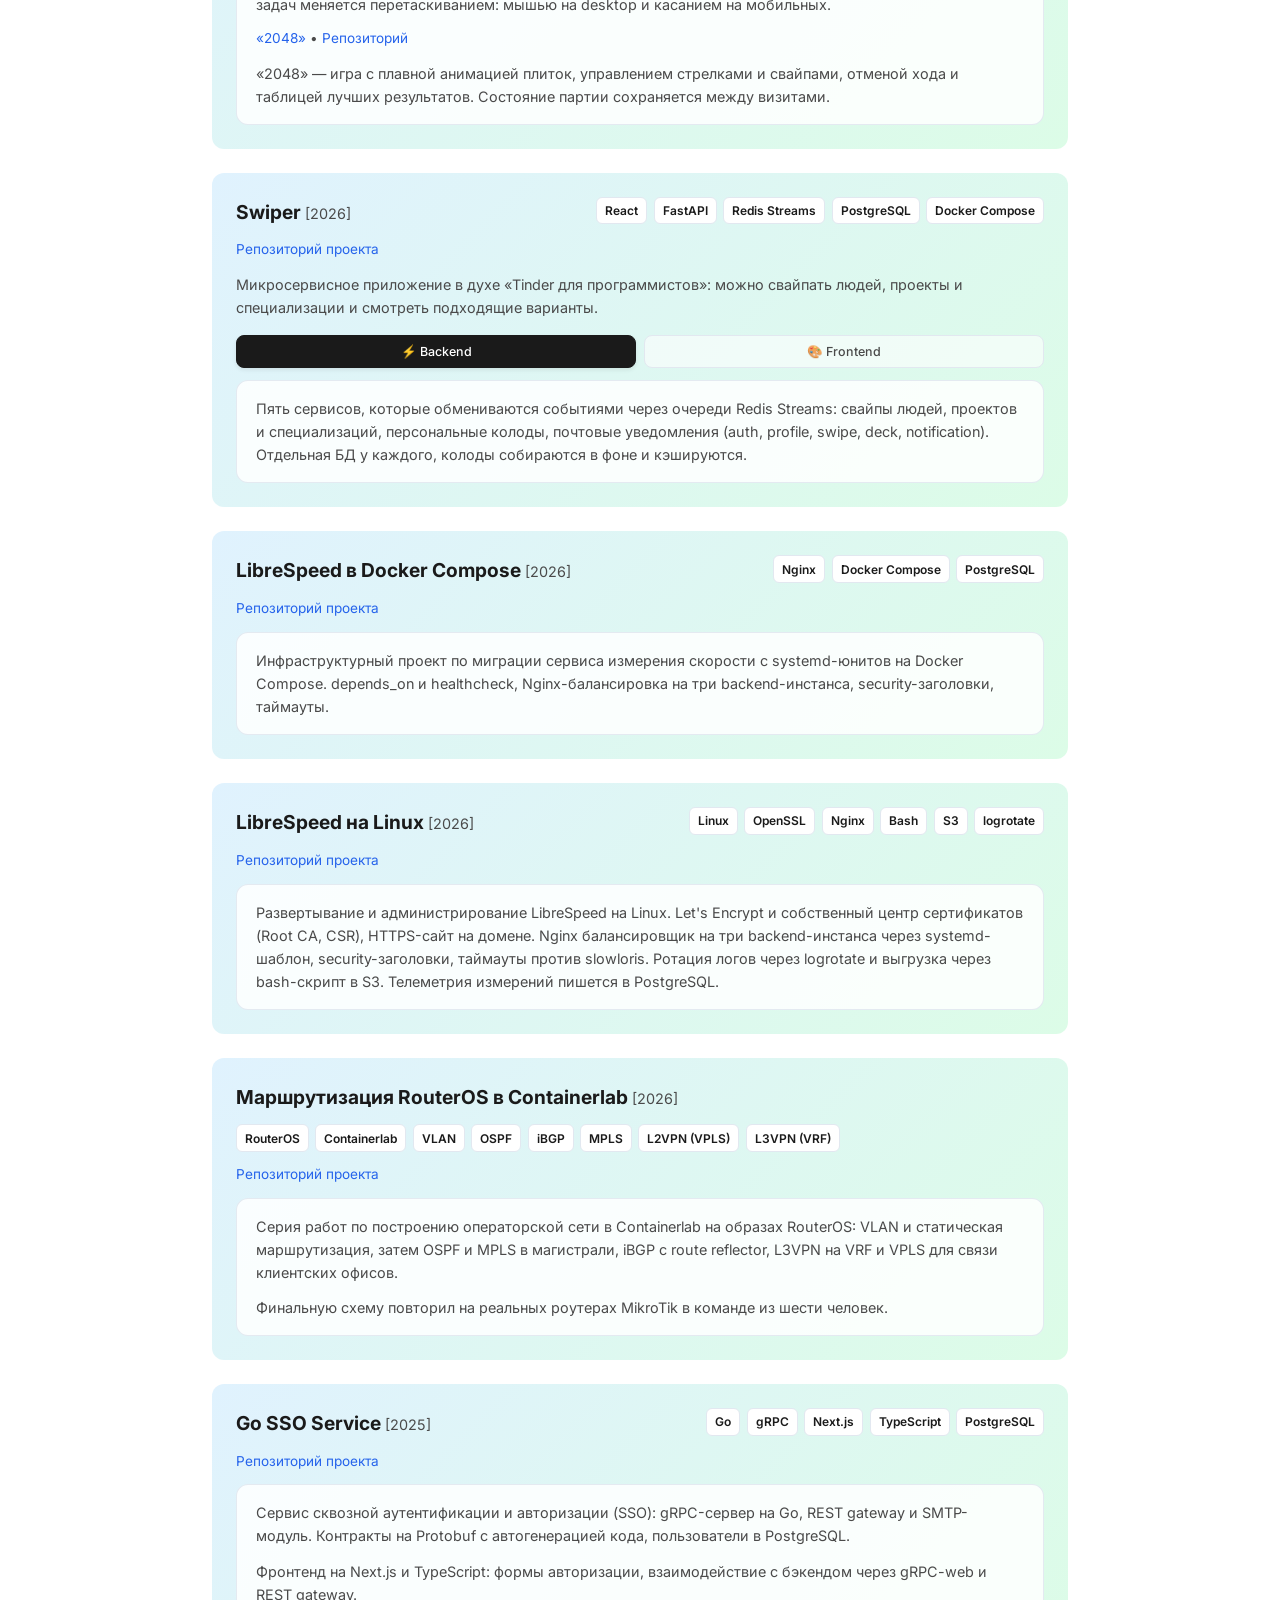
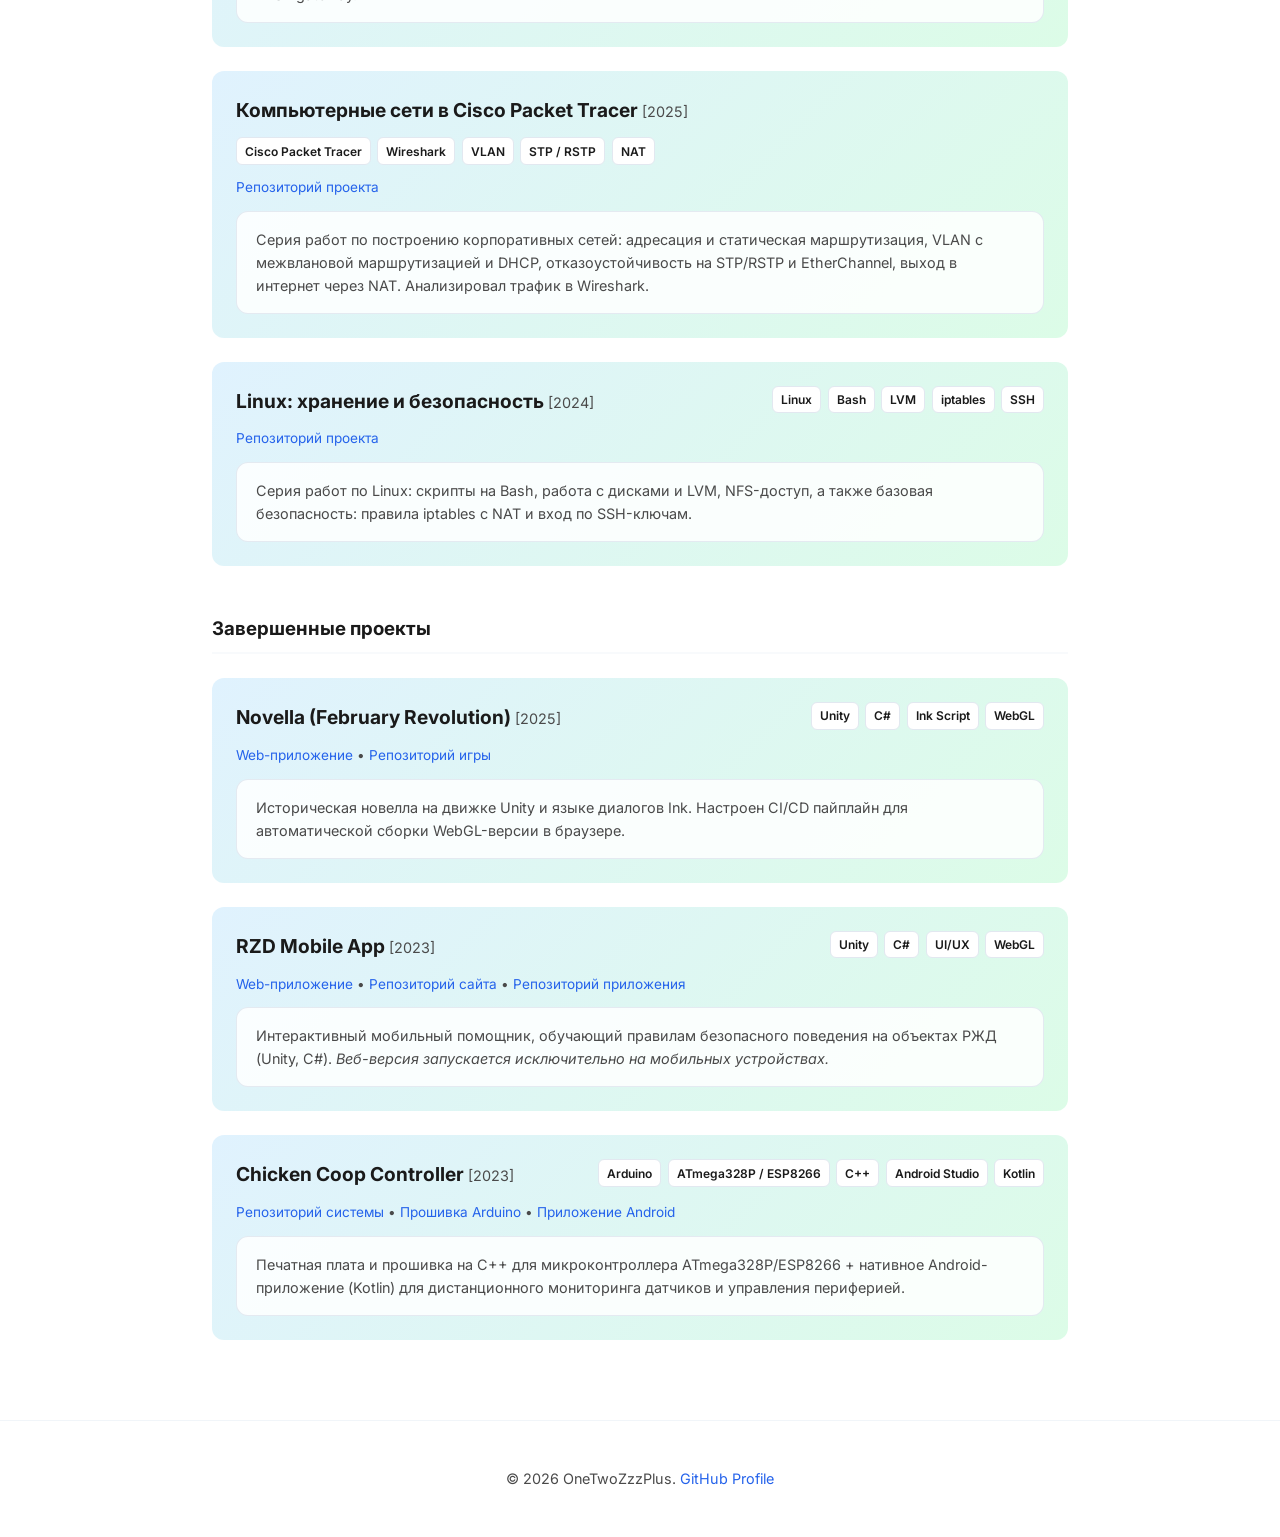
==== commit 97d1da25: "Updated content" ====
--- a/index.html
+++ b/index.html
@@ -347,6 +347,73 @@
                 <div class="project-category" id="proj-pet">
                     <h3>Pet-проекты</h3>
 
+                    <article class="project-card" id="proj-elk">
+                        <div class="project-header">
+                            <h4>
+                                Анализ логов в ELK
+                                <span class="project-date">[2026]</span>
+                            </h4>
+                            <div class="project-tags">
+                                <span class="tag">Elasticsearch</span>
+                                <span class="tag">Kibana</span>
+                                <span class="tag">ILM</span>
+                                <span class="tag">Prometheus</span>
+                                <span class="tag">Grafana</span>
+                            </div>
+                        </div>
+                        <div class="project-links">
+                            <a
+                                href="https://github.com/OneTwoZzzPlus/ict-administration/tree/main/lab4"
+                                >Репозиторий проекта</a
+                            >
+                        </div>
+                        <div class="tab-content">
+                            <p class="tab-text">
+                                Elasticsearch и Kibana в Docker Compose с TLS.
+                                Загрузил через Bulk API более 200 тысяч логов
+                                реального бэкенда, построил запросы, агрегации и
+                                дашборд в Kibana. Настроил ILM с rollover и
+                                автоудалением индексов. Состояние кластера
+                                отслеживается снаружи через Prometheus и
+                                Grafana, с алертами на yellow и падение узла.
+                            </p>
+                        </div>
+                    </article>
+
+                    <article class="project-card" id="proj-pg-replication">
+                        <div class="project-header">
+                            <h4>
+                                Репликация PostgreSQL и failover
+                                <span class="project-date">[2026]</span>
+                            </h4>
+                            <div class="project-tags">
+                                <span class="tag">PostgreSQL</span>
+                                <span class="tag">WAL-репликация</span>
+                                <span class="tag">Docker Compose</span>
+                                <span class="tag">Prometheus</span>
+                                <span class="tag">Grafana</span>
+                            </div>
+                        </div>
+                        <div class="project-links">
+                            <a
+                                href="https://github.com/OneTwoZzzPlus/ict-administration/tree/main/lab3"
+                                >Репозиторий проекта</a
+                            >
+                        </div>
+                        <div class="tab-content">
+                            <p class="tab-text">
+                                Primary и hot standby на PostgreSQL с физической
+                                репликацией через WAL. Отставание реплики
+                                измеряю по позициям журнала, сравнил асинхронный
+                                и синхронный режимы на примере CAP. Вручную
+                                провёл failover через pg_promote и воспроизвёл
+                                split brain при возврате старого primary. Алерты
+                                на отсутствие primary, реплики и рост lag в
+                                Prometheus и Grafana.
+                            </p>
+                        </div>
+                    </article>
+
                     <article class="project-card" id="proj-kafka">
                         <div class="project-header">
                             <h4>
